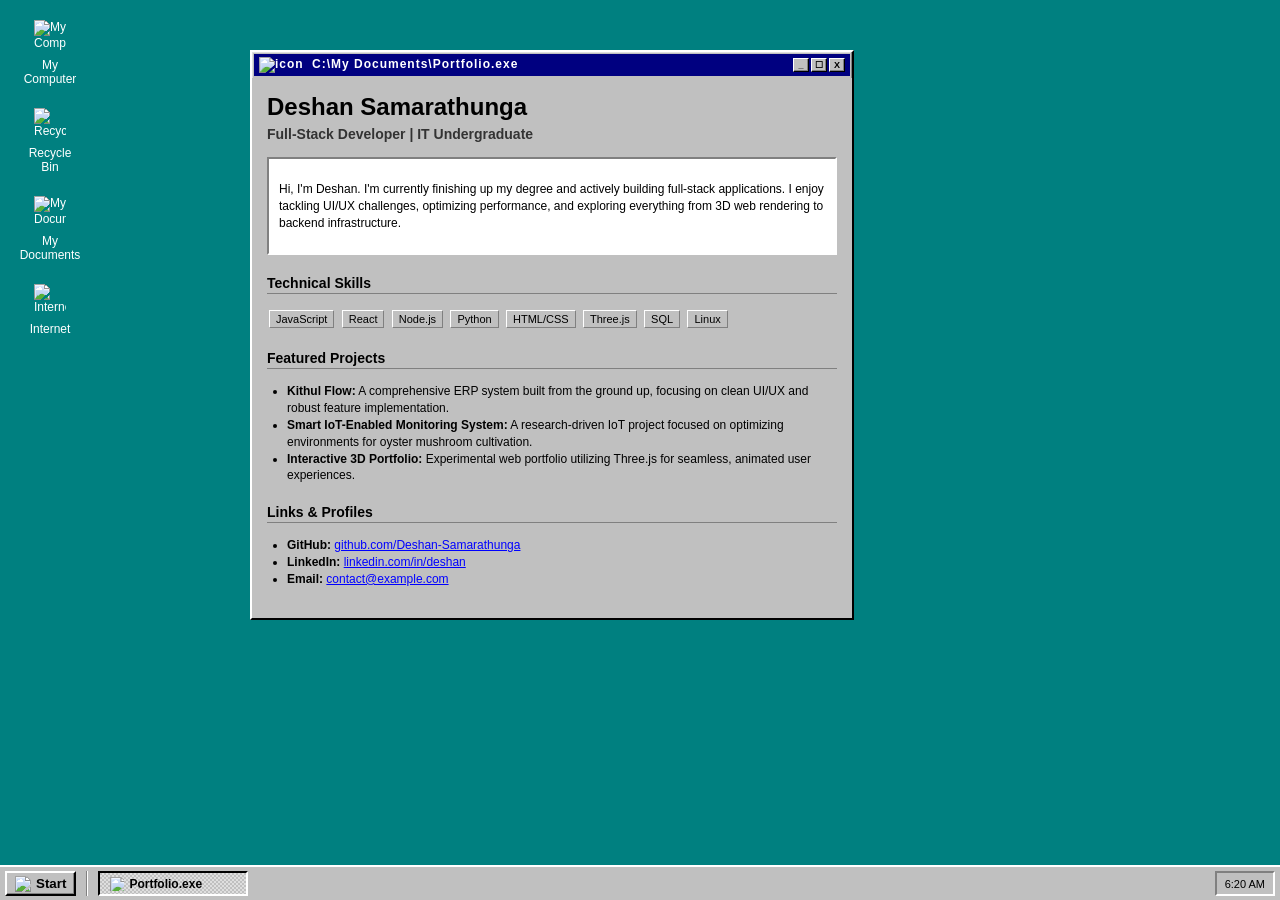
==== index.html @ b4bd83d6 "init" ====
<!DOCTYPE html>
<html lang="en">
<head>
    <meta charset="UTF-8">
    <meta name="viewport" content="width=device-width, initial-scale=1.0">
    <title>Developer Portfolio - Windows 98</title>
    <style>
        /* --- Windows 98 Color Palette & Typography --- */
        @font-face {
            font-family: 'Pixelated MS Sans Serif';
            src: url('https://db.onlinewebfonts.com/t/0bcbf08d2d53bf5db8cc1a967dc8a4ea.woff2') format('woff2');
        }

        :root {
            --win-bg: #008080; /* Desktop Teal */
            --dialog-bg: #c0c0c0; /* Classic Gray */
            --dialog-border-light: #ffffff;
            --dialog-border-dark: #808080;
            --dialog-border-darker: #000000;
            --title-blue: #000080;
            --title-text: #ffffff;
        }

        body {
            margin: 0;
            padding: 0;
            background-color: var(--win-bg);
            font-family: 'Pixelated MS Sans Serif', 'MS Sans Serif', Tahoma, Arial, sans-serif;
            font-size: 12px;
            color: black;
            height: 100vh;
            display: flex;
            flex-direction: column;
            overflow: hidden;
            user-select: none; /* Prevent text selection while dragging */
        }

        /* --- Desktop Area --- */
        .desktop {
            flex-grow: 1;
            padding: 20px;
            position: relative;
            display: flex;
            flex-direction: column;
            gap: 20px;
        }

        .desktop-icon {
            width: 60px;
            display: flex;
            flex-direction: column;
            align-items: center;
            text-align: center;
            color: white;
            cursor: pointer;
        }

        .desktop-icon img {
            width: 32px;
            height: 32px;
            margin-bottom: 4px;
            image-rendering: pixelated;
        }

        .desktop-icon span {
            background-color: transparent;
            padding: 2px;
        }

        .desktop-icon:active span, .desktop-icon.selected span {
            background-color: #000080;
            border: 1px dotted white;
        }

        /* --- Window Styles --- */
        .window {
            background: var(--dialog-bg);
            border-top: 2px solid var(--dialog-border-light);
            border-left: 2px solid var(--dialog-border-light);
            border-right: 2px solid var(--dialog-border-darker);
            border-bottom: 2px solid var(--dialog-border-darker);
            box-shadow: inset -1px -1px var(--dialog-border-dark), inset 1px 1px #dfdfdf;
            width: 100%;
            max-width: 600px;
            position: absolute;
            top: 50px;
            left: 250px;
            display: flex;
            flex-direction: column;
            z-index: 10;
        }

        .title-bar {
            background: var(--title-blue);
            color: var(--title-text);
            padding: 3px 5px;
            display: flex;
            justify-content: space-between;
            align-items: center;
            font-weight: bold;
            letter-spacing: 1px;
            margin: 2px;
            cursor: default;
        }

        .title-bar.inactive {
            background: #808080;
        }

        .title-bar-controls {
            display: flex;
            gap: 2px;
        }

        .title-bar button {
            background: var(--dialog-bg);
            border-top: 1px solid var(--dialog-border-light);
            border-left: 1px solid var(--dialog-border-light);
            border-right: 1px solid var(--dialog-border-darker);
            border-bottom: 1px solid var(--dialog-border-darker);
            box-shadow: inset -1px -1px var(--dialog-border-dark);
            width: 16px;
            height: 14px;
            font-size: 9px;
            font-weight: bold;
            display: flex;
            justify-content: center;
            align-items: center;
            cursor: pointer;
            padding: 0;
        }

        .title-bar button:active {
            border-top: 1px solid var(--dialog-border-darker);
            border-left: 1px solid var(--dialog-border-darker);
            border-right: 1px solid var(--dialog-border-light);
            border-bottom: 1px solid var(--dialog-border-light);
            box-shadow: none;
        }

        .window-body {
            padding: 15px;
            overflow-y: auto;
            max-height: 60vh;
            background: var(--dialog-bg);
            user-select: text; /* Allow text selection inside the window */
        }

        /* --- Content Typography & Elements --- */
        h1, h2, h3 { margin-top: 0; font-family: 'Pixelated MS Sans Serif', Arial, sans-serif; }
        h1 { font-size: 24px; margin-bottom: 5px; }
        h2 { font-size: 14px; color: #333; margin-bottom: 15px; }
        h3 { font-size: 14px; border-bottom: 1px solid var(--dialog-border-dark); padding-bottom: 2px; margin-top: 20px; }
        p, li { line-height: 1.4; font-size: 12px; }
        ul { padding-left: 20px; margin-bottom: 15px;}
        
        a { color: blue; text-decoration: underline; cursor: pointer; }
        a:hover { color: #000080; }

        .sunken-panel {
            background: white;
            border-top: 2px solid var(--dialog-border-dark);
            border-left: 2px solid var(--dialog-border-dark);
            border-right: 2px solid var(--dialog-border-light);
            border-bottom: 2px solid var(--dialog-border-light);
            padding: 10px;
            margin-bottom: 15px;
        }

        .skill-tag {
            display: inline-block;
            background: var(--dialog-bg);
            border-top: 1px solid var(--dialog-border-light);
            border-left: 1px solid var(--dialog-border-light);
            border-right: 1px solid var(--dialog-border-dark);
            border-bottom: 1px solid var(--dialog-border-dark);
            padding: 2px 6px;
            margin: 2px;
            font-size: 11px;
        }

        /* --- Taskbar --- */
        .taskbar {
            background: var(--dialog-bg);
            border-top: 2px solid var(--dialog-border-light);
            height: 35px;
            display: flex;
            align-items: center;
            padding: 0 5px;
            z-index: 100;
            box-sizing: border-box;
            position: relative;
        }

        .start-btn {
            background: var(--dialog-bg);
            border-top: 2px solid var(--dialog-border-light);
            border-left: 2px solid var(--dialog-border-light);
            border-right: 2px solid var(--dialog-border-darker);
            border-bottom: 2px solid var(--dialog-border-darker);
            box-shadow: inset -1px -1px var(--dialog-border-dark);
            padding: 4px 8px;
            font-weight: bold;
            display: flex;
            align-items: center;
            cursor: pointer;
            height: 25px;
        }

        .start-btn:active, .start-btn.active {
            border-top: 2px solid var(--dialog-border-darker);
            border-left: 2px solid var(--dialog-border-darker);
            border-right: 2px solid var(--dialog-border-light);
            border-bottom: 2px solid var(--dialog-border-light);
            box-shadow: inset 1px 1px var(--dialog-border-dark);
            padding: 5px 7px 3px 9px;
        }

        .windows-logo {
            width: 16px;
            height: 16px;
            margin-right: 5px;
            image-rendering: pixelated;
        }

        .taskbar-divider {
            border-left: 1px solid var(--dialog-border-dark);
            border-right: 1px solid var(--dialog-border-light);
            height: 25px;
            margin: 0 10px;
        }

        .task-window {
            background: var(--dialog-bg);
            border-top: 2px solid var(--dialog-border-darker);
            border-left: 2px solid var(--dialog-border-darker);
            border-right: 2px solid var(--dialog-border-light);
            border-bottom: 2px solid var(--dialog-border-light);
            background-image: repeating-linear-gradient(45deg, #dfdfdf 25%, transparent 25%, transparent 75%, #dfdfdf 75%, #dfdfdf), repeating-linear-gradient(45deg, #dfdfdf 25%, #c0c0c0 25%, #c0c0c0 75%, #dfdfdf 75%, #dfdfdf);
            background-position: 0 0, 2px 2px;
            background-size: 4px 4px;
            padding: 4px 10px;
            font-weight: bold;
            height: 25px;
            box-sizing: border-box;
            display: flex;
            align-items: center;
            min-width: 150px;
            cursor: pointer;
        }

        .task-window img {
            width: 14px;
            height: 14px;
            margin-right: 5px;
        }

        .tray {
            margin-left: auto;
            border-top: 2px solid var(--dialog-border-dark);
            border-left: 2px solid var(--dialog-border-dark);
            border-right: 2px solid var(--dialog-border-light);
            border-bottom: 2px solid var(--dialog-border-light);
            padding: 2px 8px;
            height: 25px;
            box-sizing: border-box;
            display: flex;
            align-items: center;
        }

        .clock {
            font-size: 11px;
        }

        /* --- Start Menu --- */
        .start-menu {
            position: absolute;
            bottom: 35px;
            left: 0;
            width: 200px;
            background: var(--dialog-bg);
            border-top: 2px solid var(--dialog-border-light);
            border-left: 2px solid var(--dialog-border-light);
            border-right: 2px solid var(--dialog-border-darker);
            border-bottom: 2px solid var(--dialog-border-darker);
            box-shadow: inset -1px -1px var(--dialog-border-dark);
            display: none; /* Hidden by default */
            flex-direction: row;
            z-index: 1000;
        }

        .start-menu.show {
            display: flex;
        }

        .start-sidebar {
            width: 30px;
            background: linear-gradient(to top, #000080, #1084d0);
            display: flex;
            align-items: flex-end;
            padding-bottom: 5px;
        }

        .start-sidebar-text {
            color: white;
            font-weight: bold;
            font-size: 16px;
            transform: rotate(-90deg);
            transform-origin: left bottom;
            white-space: nowrap;
            margin-left: 25px;
            margin-bottom: 10px;
            letter-spacing: 1px;
        }

        .start-items {
            flex-grow: 1;
            padding: 2px;
            display: flex;
            flex-direction: column;
        }

        .start-item {
            padding: 8px 10px;
            display: flex;
            align-items: center;
            cursor: pointer;
        }

        .start-item:hover {
            background-color: #000080;
            color: white;
        }

        .start-item img {
            width: 24px;
            height: 24px;
            margin-right: 10px;
        }

        .start-divider {
            height: 1px;
            background-color: var(--dialog-border-dark);
            border-bottom: 1px solid var(--dialog-border-light);
            margin: 4px 2px;
        }

    </style>
</head>
<body>

    <div class="desktop" id="desktop">
        <!-- Desktop Icons -->
        <div class="desktop-icon" onclick="selectIcon(this)">
            <img src="https://win98icons.alexmeub.com/icons/png/computer_explorer-4.png" alt="My Computer">
            <span>My Computer</span>
        </div>
        <div class="desktop-icon" onclick="selectIcon(this)">
            <img src="https://win98icons.alexmeub.com/icons/png/recycle_bin_empty-4.png" alt="Recycle Bin">
            <span>Recycle Bin</span>
        </div>
        <div class="desktop-icon" onclick="selectIcon(this)" ondblclick="openPortfolio()">
            <img src="https://win98icons.alexmeub.com/icons/png/directory_open_file_mydocs-4.png" alt="My Documents">
            <span>My Documents</span>
        </div>
        <div class="desktop-icon" onclick="selectIcon(this)">
            <img src="https://win98icons.alexmeub.com/icons/png/msie1-2.png" alt="Internet Explorer">
            <span>Internet</span>
        </div>

        <!-- The Main Portfolio Window -->
        <div class="window" id="portfolioWindow">
            <div class="title-bar" id="titleBar">
                <div class="title-bar-text">
                    <img src="https://win98icons.alexmeub.com/icons/png/directory_open_file_mydocs-4.png" style="width: 12px; height: 12px; vertical-align: middle; margin-right: 4px;" alt="icon">
                    C:\My Documents\Portfolio.exe
                </div>
                <div class="title-bar-controls">
                    <button aria-label="Minimize" onclick="toggleWindow()">_</button>
                    <button aria-label="Maximize">☐</button>
                    <button aria-label="Close" onclick="closeWindow()">X</button>
                </div>
            </div>
            
            <div class="window-body">
                <h1>Deshan Samarathunga</h1>
                <h2>Full-Stack Developer | IT Undergraduate</h2>
                
                <div class="sunken-panel">
                    <p>Hi, I'm Deshan. I'm currently finishing up my degree and actively building full-stack applications. I enjoy tackling UI/UX challenges, optimizing performance, and exploring everything from 3D web rendering to backend infrastructure.</p>
                </div>

                <h3>Technical Skills</h3>
                <div>
                    <span class="skill-tag">JavaScript</span>
                    <span class="skill-tag">React</span>
                    <span class="skill-tag">Node.js</span>
                    <span class="skill-tag">Python</span>
                    <span class="skill-tag">HTML/CSS</span>
                    <span class="skill-tag">Three.js</span>
                    <span class="skill-tag">SQL</span>
                    <span class="skill-tag">Linux</span>
                </div>

                <h3>Featured Projects</h3>
                <ul>
                    <li><strong>Kithul Flow:</strong> A comprehensive ERP system built from the ground up, focusing on clean UI/UX and robust feature implementation.</li>
                    <li><strong>Smart IoT-Enabled Monitoring System:</strong> A research-driven IoT project focused on optimizing environments for oyster mushroom cultivation.</li>
                    <li><strong>Interactive 3D Portfolio:</strong> Experimental web portfolio utilizing Three.js for seamless, animated user experiences.</li>
                </ul>

                <h3>Links & Profiles</h3>
                <ul>
                    <li><strong>GitHub:</strong> <a href="#">github.com/Deshan-Samarathunga</a></li>
                    <li><strong>LinkedIn:</strong> <a href="#">linkedin.com/in/deshan</a></li>
                    <li><strong>Email:</strong> <a href="mailto:contact@example.com">contact@example.com</a></li>
                </ul>
            </div>
        </div>
    </div>

    <!-- Start Menu -->
    <div class="start-menu" id="startMenu">
        <div class="start-sidebar">
            <div class="start-sidebar-text">Windows 98</div>
        </div>
        <div class="start-items">
            <div class="start-item">
                <img src="https://win98icons.alexmeub.com/icons/png/windows_update_large-0.png" alt="Update">
                <span>Windows Update</span>
            </div>
            <div class="start-divider"></div>
            <div class="start-item">
                <img src="https://win98icons.alexmeub.com/icons/png/settings_gear-0.png" alt="Settings">
                <span>Settings</span>
            </div>
            <div class="start-item">
                <img src="https://win98icons.alexmeub.com/icons/png/search_file-2.png" alt="Find">
                <span>Find</span>
            </div>
            <div class="start-item">
                <img src="https://win98icons.alexmeub.com/icons/png/help_book_big-0.png" alt="Help">
                <span>Help</span>
            </div>
            <div class="start-item">
                <img src="https://win98icons.alexmeub.com/icons/png/computer_explorer-4.png" alt="Run">
                <span>Run...</span>
            </div>
            <div class="start-divider"></div>
            <div class="start-item" onclick="toggleStartMenu()">
                <img src="https://win98icons.alexmeub.com/icons/png/shut_down_normal-2.png" alt="Shut Down">
                <span>Shut Down...</span>
            </div>
        </div>
    </div>

    <!-- Taskbar -->
    <div class="taskbar">
        <button class="start-btn" id="startBtn" onclick="toggleStartMenu()">
            <img src="https://win98icons.alexmeub.com/icons/png/windows_slanted-1.png" class="windows-logo" alt="Windows Logo">
            Start
        </button>
        <div class="taskbar-divider"></div>
        <div class="task-window" id="taskbarWindow" onclick="toggleWindow()">
            <img src="https://win98icons.alexmeub.com/icons/png/directory_open_file_mydocs-4.png" alt="icon">
            Portfolio.exe
        </div>
        
        <div class="tray">
            <div class="clock" id="clock">12:00 PM</div>
        </div>
    </div>

    <script>
        // --- Clock Logic ---
        function updateClock() {
            const now = new Date();
            let hours = now.getHours();
            let minutes = now.getMinutes();
            const ampm = hours >= 12 ? 'PM' : 'AM';
            hours = hours % 12;
            hours = hours ? hours : 12; // the hour '0' should be '12'
            minutes = minutes < 10 ? '0' + minutes : minutes;
            const strTime = hours + ':' + minutes + ' ' + ampm;
            document.getElementById('clock').textContent = strTime;
        }
        setInterval(updateClock, 1000);
        updateClock(); // initial call

        // --- Start Menu Logic ---
        function toggleStartMenu() {
            const menu = document.getElementById('startMenu');
            const btn = document.getElementById('startBtn');
            menu.classList.toggle('show');
            btn.classList.toggle('active');
        }

        // Close start menu if clicked outside
        document.addEventListener('click', function(event) {
            const menu = document.getElementById('startMenu');
            const btn = document.getElementById('startBtn');
            if (!menu.contains(event.target) && !btn.contains(event.target)) {
                menu.classList.remove('show');
                btn.classList.remove('active');
            }
        });

        // --- Desktop Icons Logic ---
        function selectIcon(element) {
            // Deselect all
            const icons = document.querySelectorAll('.desktop-icon');
            icons.forEach(icon => icon.classList.remove('selected'));
            // Select clicked
            element.classList.add('selected');
        }

        document.getElementById('desktop').addEventListener('click', function(e) {
            if (e.target === this) {
                const icons = document.querySelectorAll('.desktop-icon');
                icons.forEach(icon => icon.classList.remove('selected'));
            }
        });

        // --- Window Dragging Logic ---
        const windowEl = document.getElementById('portfolioWindow');
        const titleBar = document.getElementById('titleBar');
        let isDragging = false;
        let offsetX, offsetY;

        titleBar.addEventListener('mousedown', (e) => {
            // Prevent dragging if clicking a button
            if (e.target.tagName.toLowerCase() === 'button') return;
            
            isDragging = true;
            offsetX = e.clientX - windowEl.getBoundingClientRect().left;
            offsetY = e.clientY - windowEl.getBoundingClientRect().top;
            
            // Bring to front
            windowEl.style.zIndex = 10;
            titleBar.classList.remove('inactive');
        });

        document.addEventListener('mousemove', (e) => {
            if (!isDragging) return;
            
            // Calculate new position
            let newX = e.clientX - offsetX;
            let newY = e.clientY - offsetY;
            
            // Keep window within boundaries (rough estimate)
            newY = Math.max(0, newY); // Don't go above top
            
            windowEl.style.left = `${newX}px`;
            windowEl.style.top = `${newY}px`;
        });

        document.addEventListener('mouseup', () => {
            isDragging = false;
        });

        // --- Window Minimize/Close Logic ---
        function closeWindow() {
            windowEl.style.display = 'none';
            document.getElementById('taskbarWindow').style.display = 'none';
        }

        function toggleWindow() {
            if (windowEl.style.display === 'none') {
                windowEl.style.display = 'flex';
                document.getElementById('taskbarWindow').style.boxShadow = "inset -1px -1px var(--dialog-border-dark), inset 1px 1px #dfdfdf";
                document.getElementById('taskbarWindow').style.borderTop = "2px solid var(--dialog-border-darker)";
            } else {
                windowEl.style.display = 'none';
                document.getElementById('taskbarWindow').style.boxShadow = "none";
                document.getElementById('taskbarWindow').style.borderTop = "2px solid var(--dialog-border-light)";
            }
        }

        function openPortfolio() {
             windowEl.style.display = 'flex';
             document.getElementById('taskbarWindow').style.display = 'flex';
        }

    </script>
</body>
</html>
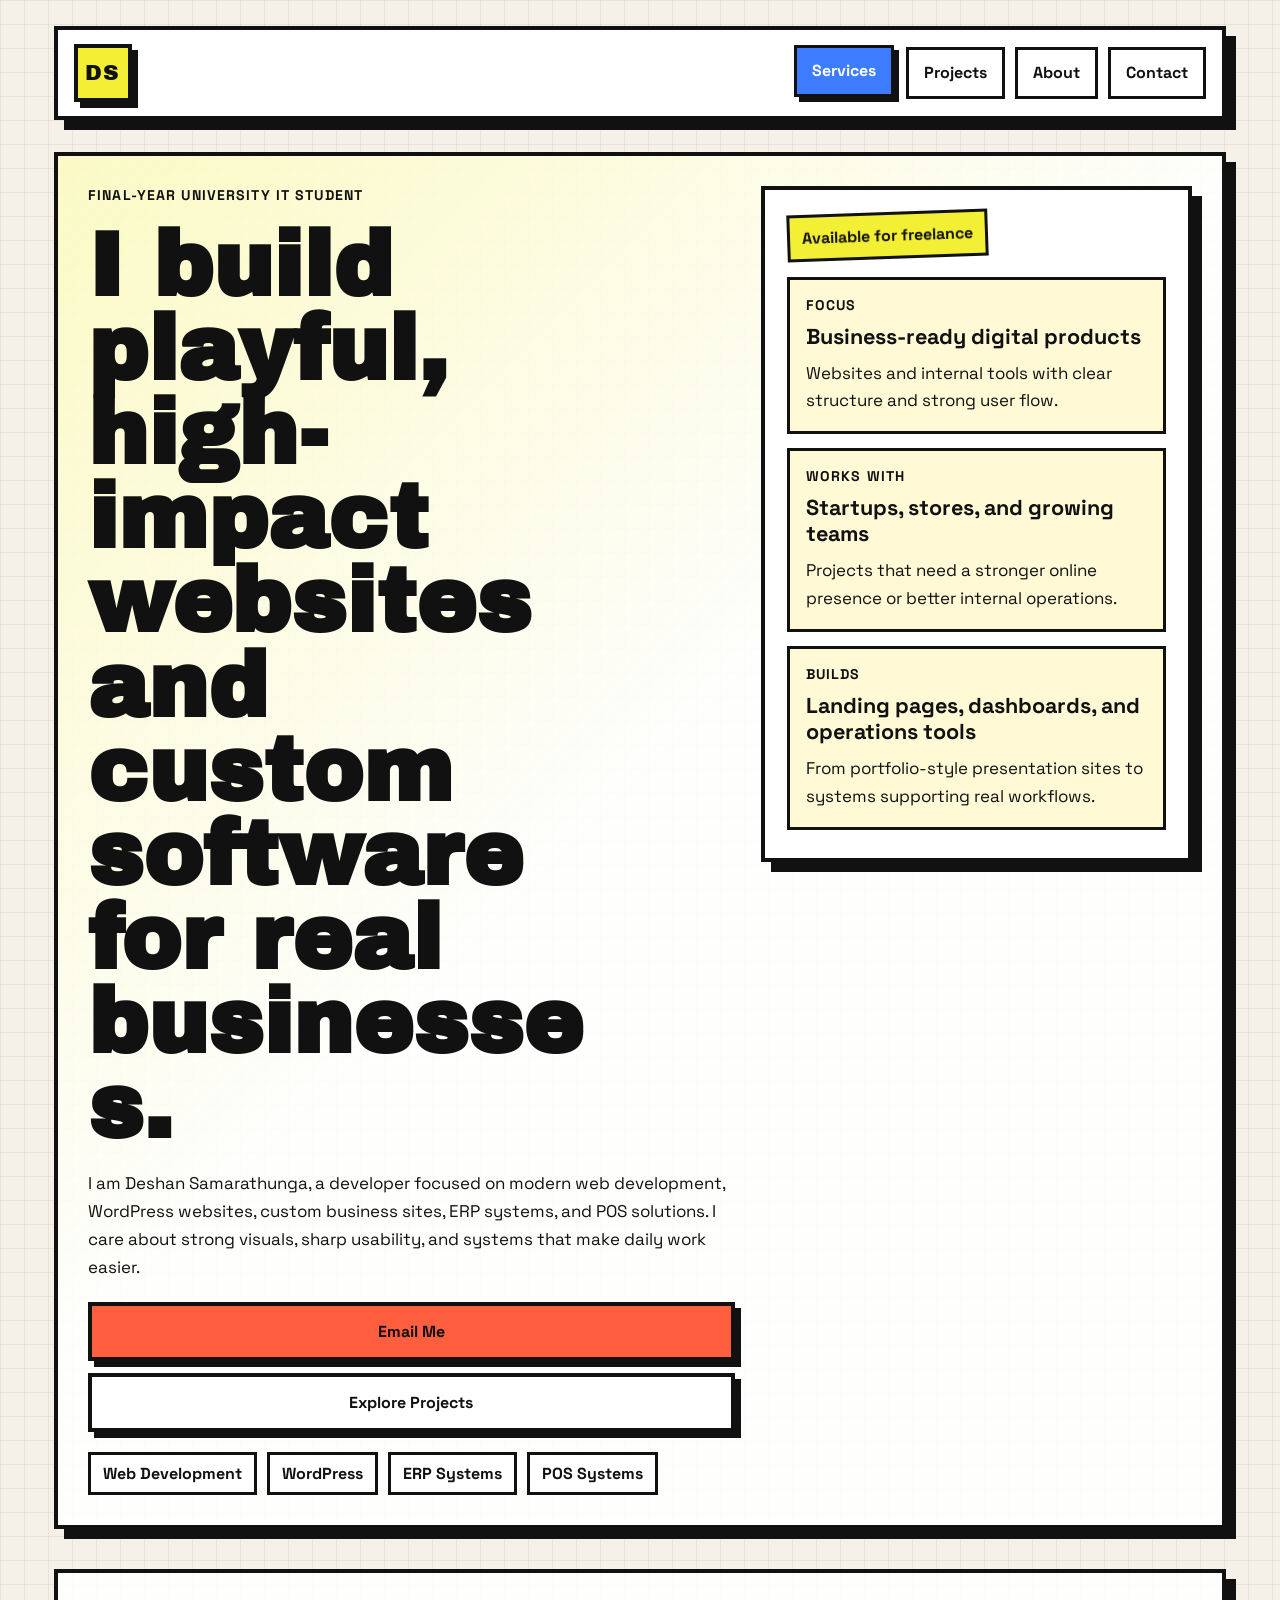
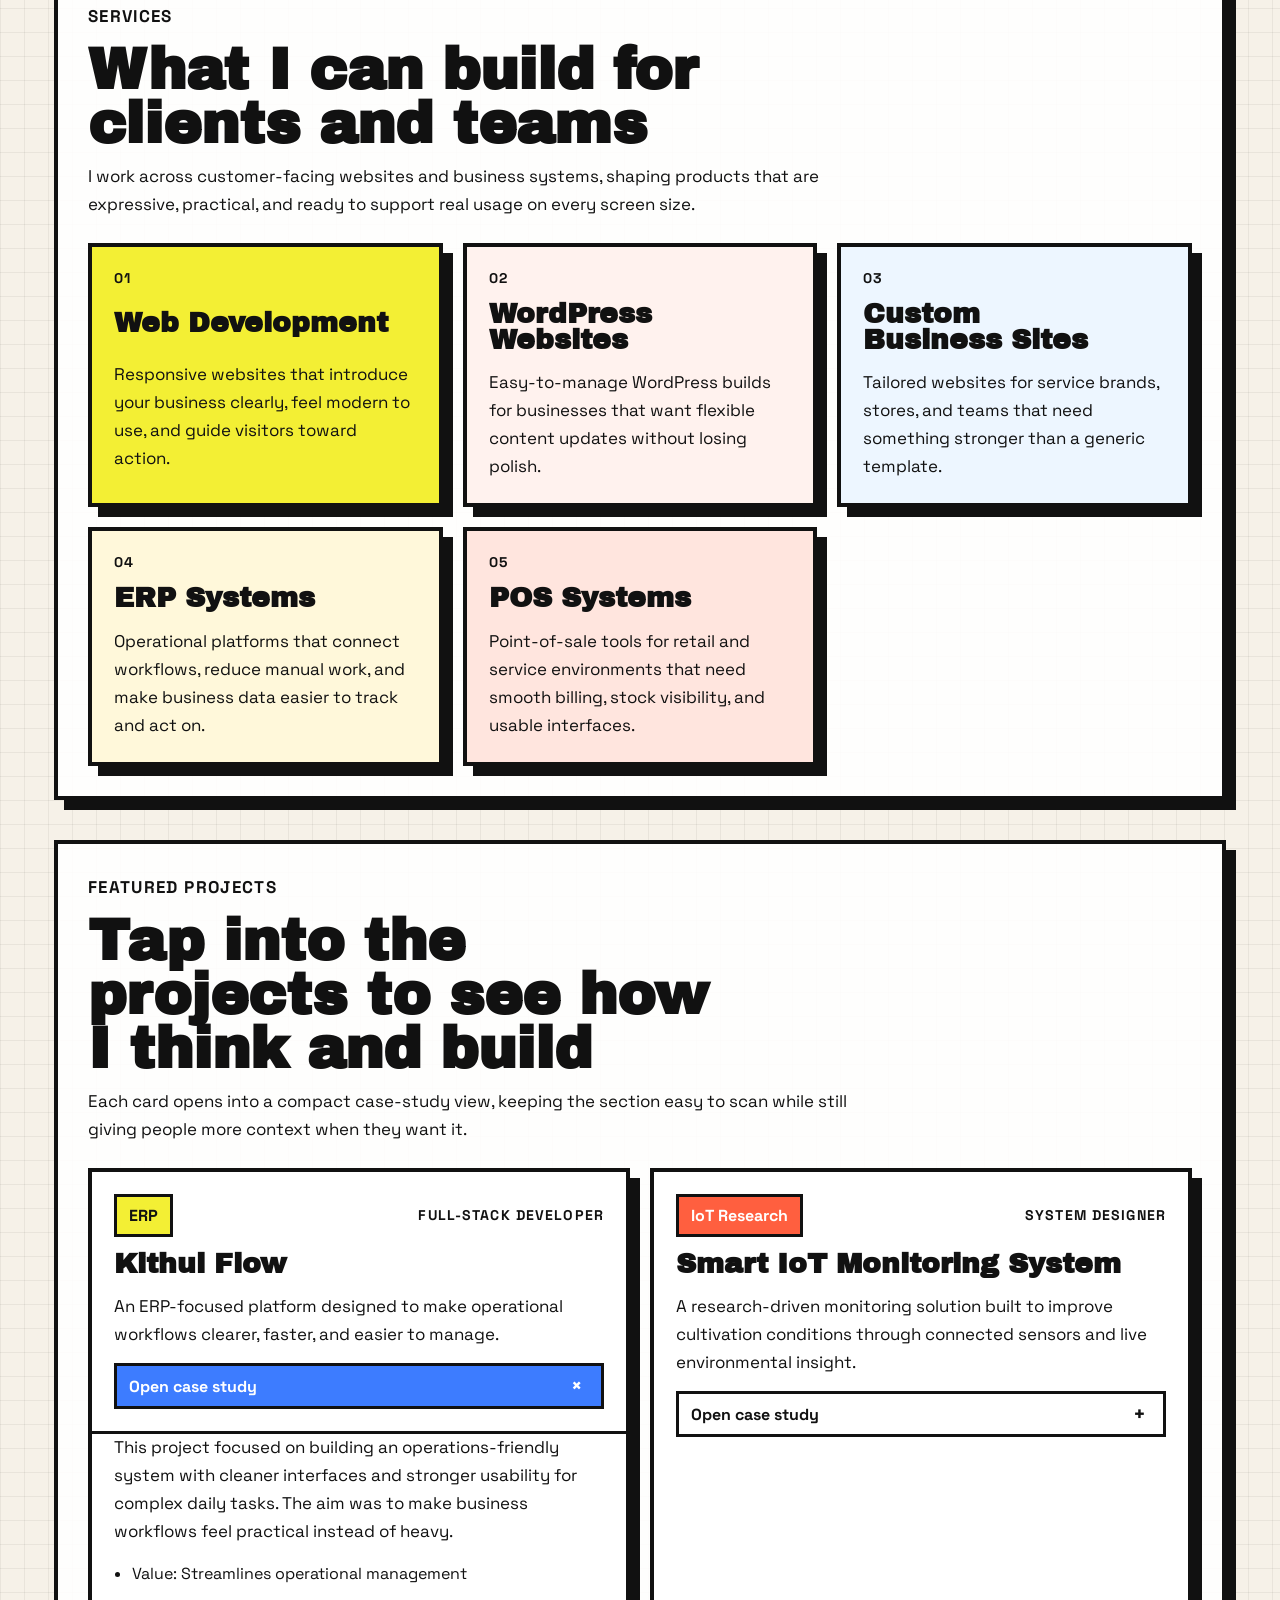
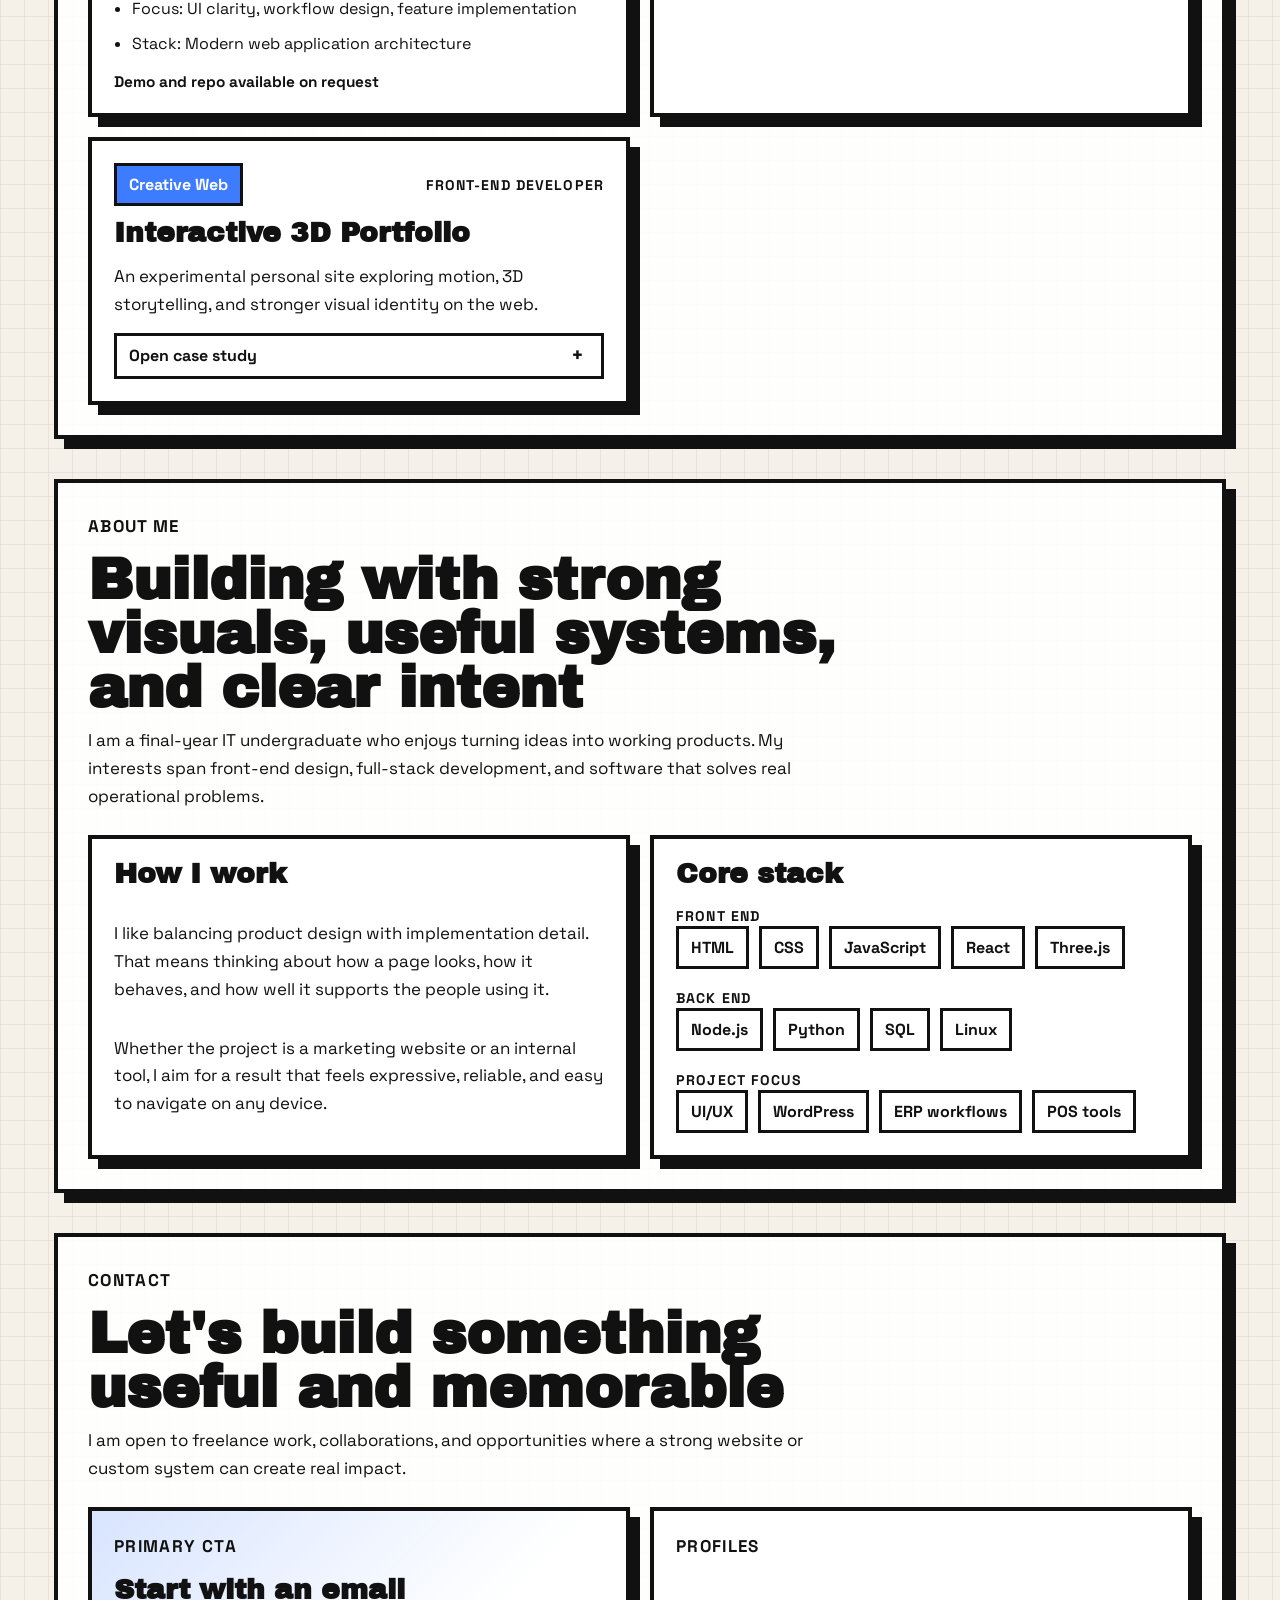
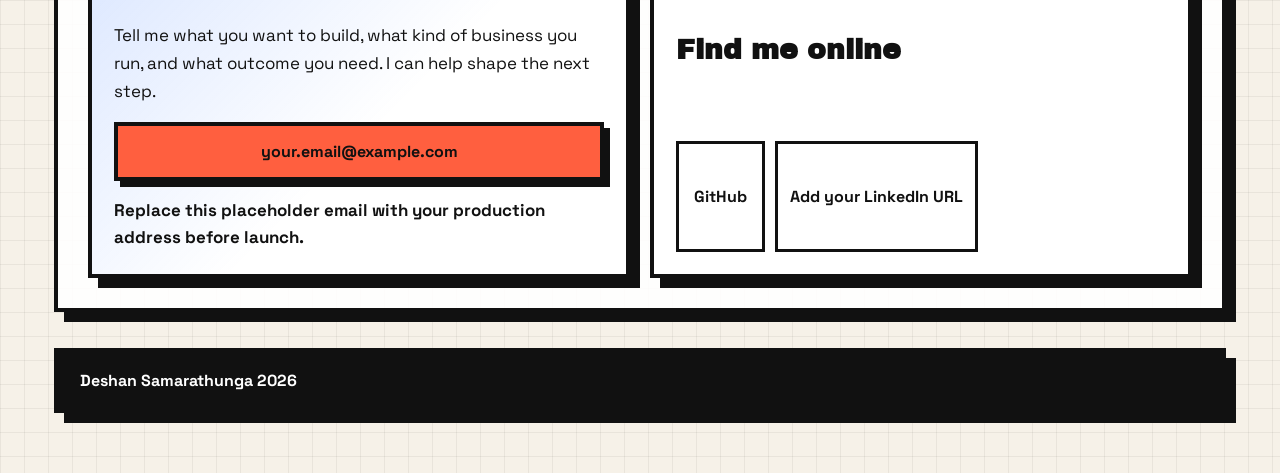
==== commit fbd4c36a: "Modernize portfolio layout; add CSS & JS Replace the Windows 98 themed single-file portfolio with a " ====
--- a/index.html
+++ b/index.html
@@ -3,584 +3,390 @@
 <head>
     <meta charset="UTF-8">
     <meta name="viewport" content="width=device-width, initial-scale=1.0">
-    <title>Developer Portfolio - Windows 98</title>
-    <style>
-        /* --- Windows 98 Color Palette & Typography --- */
-        @font-face {
-            font-family: 'Pixelated MS Sans Serif';
-            src: url('https://db.onlinewebfonts.com/t/0bcbf08d2d53bf5db8cc1a967dc8a4ea.woff2') format('woff2');
-        }
-
-        :root {
-            --win-bg: #008080; /* Desktop Teal */
-            --dialog-bg: #c0c0c0; /* Classic Gray */
-            --dialog-border-light: #ffffff;
-            --dialog-border-dark: #808080;
-            --dialog-border-darker: #000000;
-            --title-blue: #000080;
-            --title-text: #ffffff;
-        }
-
-        body {
-            margin: 0;
-            padding: 0;
-            background-color: var(--win-bg);
-            font-family: 'Pixelated MS Sans Serif', 'MS Sans Serif', Tahoma, Arial, sans-serif;
-            font-size: 12px;
-            color: black;
-            height: 100vh;
-            display: flex;
-            flex-direction: column;
-            overflow: hidden;
-            user-select: none; /* Prevent text selection while dragging */
-        }
-
-        /* --- Desktop Area --- */
-        .desktop {
-            flex-grow: 1;
-            padding: 20px;
-            position: relative;
-            display: flex;
-            flex-direction: column;
-            gap: 20px;
-        }
-
-        .desktop-icon {
-            width: 60px;
-            display: flex;
-            flex-direction: column;
-            align-items: center;
-            text-align: center;
-            color: white;
-            cursor: pointer;
-        }
-
-        .desktop-icon img {
-            width: 32px;
-            height: 32px;
-            margin-bottom: 4px;
-            image-rendering: pixelated;
-        }
-
-        .desktop-icon span {
-            background-color: transparent;
-            padding: 2px;
-        }
-
-        .desktop-icon:active span, .desktop-icon.selected span {
-            background-color: #000080;
-            border: 1px dotted white;
-        }
-
-        /* --- Window Styles --- */
-        .window {
-            background: var(--dialog-bg);
-            border-top: 2px solid var(--dialog-border-light);
-            border-left: 2px solid var(--dialog-border-light);
-            border-right: 2px solid var(--dialog-border-darker);
-            border-bottom: 2px solid var(--dialog-border-darker);
-            box-shadow: inset -1px -1px var(--dialog-border-dark), inset 1px 1px #dfdfdf;
-            width: 100%;
-            max-width: 600px;
-            position: absolute;
-            top: 50px;
-            left: 250px;
-            display: flex;
-            flex-direction: column;
-            z-index: 10;
-        }
-
-        .title-bar {
-            background: var(--title-blue);
-            color: var(--title-text);
-            padding: 3px 5px;
-            display: flex;
-            justify-content: space-between;
-            align-items: center;
-            font-weight: bold;
-            letter-spacing: 1px;
-            margin: 2px;
-            cursor: default;
-        }
-
-        .title-bar.inactive {
-            background: #808080;
-        }
-
-        .title-bar-controls {
-            display: flex;
-            gap: 2px;
-        }
-
-        .title-bar button {
-            background: var(--dialog-bg);
-            border-top: 1px solid var(--dialog-border-light);
-            border-left: 1px solid var(--dialog-border-light);
-            border-right: 1px solid var(--dialog-border-darker);
-            border-bottom: 1px solid var(--dialog-border-darker);
-            box-shadow: inset -1px -1px var(--dialog-border-dark);
-            width: 16px;
-            height: 14px;
-            font-size: 9px;
-            font-weight: bold;
-            display: flex;
-            justify-content: center;
-            align-items: center;
-            cursor: pointer;
-            padding: 0;
-        }
-
-        .title-bar button:active {
-            border-top: 1px solid var(--dialog-border-darker);
-            border-left: 1px solid var(--dialog-border-darker);
-            border-right: 1px solid var(--dialog-border-light);
-            border-bottom: 1px solid var(--dialog-border-light);
-            box-shadow: none;
-        }
-
-        .window-body {
-            padding: 15px;
-            overflow-y: auto;
-            max-height: 60vh;
-            background: var(--dialog-bg);
-            user-select: text; /* Allow text selection inside the window */
-        }
-
-        /* --- Content Typography & Elements --- */
-        h1, h2, h3 { margin-top: 0; font-family: 'Pixelated MS Sans Serif', Arial, sans-serif; }
-        h1 { font-size: 24px; margin-bottom: 5px; }
-        h2 { font-size: 14px; color: #333; margin-bottom: 15px; }
-        h3 { font-size: 14px; border-bottom: 1px solid var(--dialog-border-dark); padding-bottom: 2px; margin-top: 20px; }
-        p, li { line-height: 1.4; font-size: 12px; }
-        ul { padding-left: 20px; margin-bottom: 15px;}
-        
-        a { color: blue; text-decoration: underline; cursor: pointer; }
-        a:hover { color: #000080; }
-
-        .sunken-panel {
-            background: white;
-            border-top: 2px solid var(--dialog-border-dark);
-            border-left: 2px solid var(--dialog-border-dark);
-            border-right: 2px solid var(--dialog-border-light);
-            border-bottom: 2px solid var(--dialog-border-light);
-            padding: 10px;
-            margin-bottom: 15px;
-        }
-
-        .skill-tag {
-            display: inline-block;
-            background: var(--dialog-bg);
-            border-top: 1px solid var(--dialog-border-light);
-            border-left: 1px solid var(--dialog-border-light);
-            border-right: 1px solid var(--dialog-border-dark);
-            border-bottom: 1px solid var(--dialog-border-dark);
-            padding: 2px 6px;
-            margin: 2px;
-            font-size: 11px;
-        }
-
-        /* --- Taskbar --- */
-        .taskbar {
-            background: var(--dialog-bg);
-            border-top: 2px solid var(--dialog-border-light);
-            height: 35px;
-            display: flex;
-            align-items: center;
-            padding: 0 5px;
-            z-index: 100;
-            box-sizing: border-box;
-            position: relative;
-        }
-
-        .start-btn {
-            background: var(--dialog-bg);
-            border-top: 2px solid var(--dialog-border-light);
-            border-left: 2px solid var(--dialog-border-light);
-            border-right: 2px solid var(--dialog-border-darker);
-            border-bottom: 2px solid var(--dialog-border-darker);
-            box-shadow: inset -1px -1px var(--dialog-border-dark);
-            padding: 4px 8px;
-            font-weight: bold;
-            display: flex;
-            align-items: center;
-            cursor: pointer;
-            height: 25px;
-        }
-
-        .start-btn:active, .start-btn.active {
-            border-top: 2px solid var(--dialog-border-darker);
-            border-left: 2px solid var(--dialog-border-darker);
-            border-right: 2px solid var(--dialog-border-light);
-            border-bottom: 2px solid var(--dialog-border-light);
-            box-shadow: inset 1px 1px var(--dialog-border-dark);
-            padding: 5px 7px 3px 9px;
-        }
-
-        .windows-logo {
-            width: 16px;
-            height: 16px;
-            margin-right: 5px;
-            image-rendering: pixelated;
-        }
-
-        .taskbar-divider {
-            border-left: 1px solid var(--dialog-border-dark);
-            border-right: 1px solid var(--dialog-border-light);
-            height: 25px;
-            margin: 0 10px;
-        }
-
-        .task-window {
-            background: var(--dialog-bg);
-            border-top: 2px solid var(--dialog-border-darker);
-            border-left: 2px solid var(--dialog-border-darker);
-            border-right: 2px solid var(--dialog-border-light);
-            border-bottom: 2px solid var(--dialog-border-light);
-            background-image: repeating-linear-gradient(45deg, #dfdfdf 25%, transparent 25%, transparent 75%, #dfdfdf 75%, #dfdfdf), repeating-linear-gradient(45deg, #dfdfdf 25%, #c0c0c0 25%, #c0c0c0 75%, #dfdfdf 75%, #dfdfdf);
-            background-position: 0 0, 2px 2px;
-            background-size: 4px 4px;
-            padding: 4px 10px;
-            font-weight: bold;
-            height: 25px;
-            box-sizing: border-box;
-            display: flex;
-            align-items: center;
-            min-width: 150px;
-            cursor: pointer;
-        }
-
-        .task-window img {
-            width: 14px;
-            height: 14px;
-            margin-right: 5px;
-        }
-
-        .tray {
-            margin-left: auto;
-            border-top: 2px solid var(--dialog-border-dark);
-            border-left: 2px solid var(--dialog-border-dark);
-            border-right: 2px solid var(--dialog-border-light);
-            border-bottom: 2px solid var(--dialog-border-light);
-            padding: 2px 8px;
-            height: 25px;
-            box-sizing: border-box;
-            display: flex;
-            align-items: center;
-        }
-
-        .clock {
-            font-size: 11px;
-        }
-
-        /* --- Start Menu --- */
-        .start-menu {
-            position: absolute;
-            bottom: 35px;
-            left: 0;
-            width: 200px;
-            background: var(--dialog-bg);
-            border-top: 2px solid var(--dialog-border-light);
-            border-left: 2px solid var(--dialog-border-light);
-            border-right: 2px solid var(--dialog-border-darker);
-            border-bottom: 2px solid var(--dialog-border-darker);
-            box-shadow: inset -1px -1px var(--dialog-border-dark);
-            display: none; /* Hidden by default */
-            flex-direction: row;
-            z-index: 1000;
-        }
-
-        .start-menu.show {
-            display: flex;
-        }
-
-        .start-sidebar {
-            width: 30px;
-            background: linear-gradient(to top, #000080, #1084d0);
-            display: flex;
-            align-items: flex-end;
-            padding-bottom: 5px;
-        }
-
-        .start-sidebar-text {
-            color: white;
-            font-weight: bold;
-            font-size: 16px;
-            transform: rotate(-90deg);
-            transform-origin: left bottom;
-            white-space: nowrap;
-            margin-left: 25px;
-            margin-bottom: 10px;
-            letter-spacing: 1px;
-        }
-
-        .start-items {
-            flex-grow: 1;
-            padding: 2px;
-            display: flex;
-            flex-direction: column;
-        }
-
-        .start-item {
-            padding: 8px 10px;
-            display: flex;
-            align-items: center;
-            cursor: pointer;
-        }
-
-        .start-item:hover {
-            background-color: #000080;
-            color: white;
-        }
-
-        .start-item img {
-            width: 24px;
-            height: 24px;
-            margin-right: 10px;
-        }
-
-        .start-divider {
-            height: 1px;
-            background-color: var(--dialog-border-dark);
-            border-bottom: 1px solid var(--dialog-border-light);
-            margin: 4px 2px;
-        }
-
-    </style>
+    <meta
+        name="description"
+        content="Deshan Samarathunga is a final-year IT student building bold websites, WordPress experiences, and custom business systems including ERP and POS solutions."
+    >
+    <title>Deshan Samarathunga | Developer Portfolio</title>
+    <link rel="preconnect" href="https://fonts.googleapis.com">
+    <link rel="preconnect" href="https://fonts.gstatic.com" crossorigin>
+    <link
+        href="https://fonts.googleapis.com/css2?family=Archivo+Black&family=Space+Grotesk:wght@400;500;700&display=swap"
+        rel="stylesheet"
+    >
+    <link rel="stylesheet" href="style.css">
 </head>
 <body>
-
-    <div class="desktop" id="desktop">
-        <!-- Desktop Icons -->
-        <div class="desktop-icon" onclick="selectIcon(this)">
-            <img src="https://win98icons.alexmeub.com/icons/png/computer_explorer-4.png" alt="My Computer">
-            <span>My Computer</span>
-        </div>
-        <div class="desktop-icon" onclick="selectIcon(this)">
-            <img src="https://win98icons.alexmeub.com/icons/png/recycle_bin_empty-4.png" alt="Recycle Bin">
-            <span>Recycle Bin</span>
-        </div>
-        <div class="desktop-icon" onclick="selectIcon(this)" ondblclick="openPortfolio()">
-            <img src="https://win98icons.alexmeub.com/icons/png/directory_open_file_mydocs-4.png" alt="My Documents">
-            <span>My Documents</span>
-        </div>
-        <div class="desktop-icon" onclick="selectIcon(this)">
-            <img src="https://win98icons.alexmeub.com/icons/png/msie1-2.png" alt="Internet Explorer">
-            <span>Internet</span>
-        </div>
-
-        <!-- The Main Portfolio Window -->
-        <div class="window" id="portfolioWindow">
-            <div class="title-bar" id="titleBar">
-                <div class="title-bar-text">
-                    <img src="https://win98icons.alexmeub.com/icons/png/directory_open_file_mydocs-4.png" style="width: 12px; height: 12px; vertical-align: middle; margin-right: 4px;" alt="icon">
-                    C:\My Documents\Portfolio.exe
-                </div>
-                <div class="title-bar-controls">
-                    <button aria-label="Minimize" onclick="toggleWindow()">_</button>
-                    <button aria-label="Maximize">☐</button>
-                    <button aria-label="Close" onclick="closeWindow()">X</button>
-                </div>
+    <div class="page-shell">
+        <header class="site-header">
+            <a class="brand-mark" href="#top" aria-label="Go to top">DS</a>
+
+            <nav class="site-nav" aria-label="Primary">
+                <a href="#services">Services</a>
+                <a href="#projects">Projects</a>
+                <a href="#about">About</a>
+                <a href="#contact">Contact</a>
+            </nav>
+
+            <button
+                class="nav-toggle"
+                type="button"
+                aria-expanded="false"
+                aria-controls="navDrawer"
+                aria-label="Open menu"
+            >
+                <span class="nav-toggle-text">Menu</span>
+                <span class="nav-toggle-box" aria-hidden="true">
+                    <span class="nav-toggle-line"></span>
+                    <span class="nav-toggle-line"></span>
+                    <span class="nav-toggle-line"></span>
+                </span>
+            </button>
+        </header>
+
+        <div class="nav-backdrop" aria-hidden="true"></div>
+
+        <aside class="nav-drawer" id="navDrawer" aria-label="Mobile navigation" aria-hidden="true">
+            <div class="nav-drawer-panel">
+                <p class="drawer-kicker">Move through the portfolio</p>
+                <nav class="drawer-nav" aria-label="Mobile primary">
+                    <a href="#services">Services</a>
+                    <a href="#projects">Projects</a>
+                    <a href="#about">About</a>
+                    <a href="#contact">Contact</a>
+                </nav>
+                <a class="button button-primary drawer-cta" href="mailto:your.email@example.com?subject=Project%20Inquiry">
+                    Start a Project
+                </a>
             </div>
-            
-            <div class="window-body">
-                <h1>Deshan Samarathunga</h1>
-                <h2>Full-Stack Developer | IT Undergraduate</h2>
-                
-                <div class="sunken-panel">
-                    <p>Hi, I'm Deshan. I'm currently finishing up my degree and actively building full-stack applications. I enjoy tackling UI/UX challenges, optimizing performance, and exploring everything from 3D web rendering to backend infrastructure.</p>
-                </div>
-
-                <h3>Technical Skills</h3>
-                <div>
-                    <span class="skill-tag">JavaScript</span>
-                    <span class="skill-tag">React</span>
-                    <span class="skill-tag">Node.js</span>
-                    <span class="skill-tag">Python</span>
-                    <span class="skill-tag">HTML/CSS</span>
-                    <span class="skill-tag">Three.js</span>
-                    <span class="skill-tag">SQL</span>
-                    <span class="skill-tag">Linux</span>
-                </div>
-
-                <h3>Featured Projects</h3>
-                <ul>
-                    <li><strong>Kithul Flow:</strong> A comprehensive ERP system built from the ground up, focusing on clean UI/UX and robust feature implementation.</li>
-                    <li><strong>Smart IoT-Enabled Monitoring System:</strong> A research-driven IoT project focused on optimizing environments for oyster mushroom cultivation.</li>
-                    <li><strong>Interactive 3D Portfolio:</strong> Experimental web portfolio utilizing Three.js for seamless, animated user experiences.</li>
-                </ul>
-
-                <h3>Links & Profiles</h3>
-                <ul>
-                    <li><strong>GitHub:</strong> <a href="#">github.com/Deshan-Samarathunga</a></li>
-                    <li><strong>LinkedIn:</strong> <a href="#">linkedin.com/in/deshan</a></li>
-                    <li><strong>Email:</strong> <a href="mailto:contact@example.com">contact@example.com</a></li>
-                </ul>
-            </div>
-        </div>
+        </aside>
+
+        <main id="top">
+            <section class="hero section-block" id="hero">
+                <div class="hero-copy reveal">
+                    <p class="eyebrow">Final-Year University IT Student</p>
+                    <h1>
+                        I build playful, high-impact websites and custom software
+                        for real businesses.
+                    </h1>
+                    <p class="hero-text">
+                        I am Deshan Samarathunga, a developer focused on modern web
+                        development, WordPress websites, custom business sites,
+                        ERP systems, and POS solutions. I care about strong visuals,
+                        sharp usability, and systems that make daily work easier.
+                    </p>
+                    <div class="hero-actions">
+                        <a class="button button-primary" href="mailto:your.email@example.com?subject=Project%20Inquiry">
+                            Email Me
+                        </a>
+                        <a class="button button-secondary" href="#projects">
+                            Explore Projects
+                        </a>
+                    </div>
+                    <div class="hero-badges" aria-label="Key strengths">
+                        <span>Web Development</span>
+                        <span>WordPress</span>
+                        <span>ERP Systems</span>
+                        <span>POS Systems</span>
+                    </div>
+                </div>
+
+                <aside class="hero-panel brutal-card reveal" aria-label="Quick profile">
+                    <div class="panel-sticker sticker-yellow">Available for freelance</div>
+                    <div class="hero-stat-grid" role="list">
+                        <article class="hero-stat" role="listitem">
+                            <span class="stat-label">Focus</span>
+                            <strong>Business-ready digital products</strong>
+                            <p>Websites and internal tools with clear structure and strong user flow.</p>
+                        </article>
+                        <article class="hero-stat" role="listitem">
+                            <span class="stat-label">Works With</span>
+                            <strong>Startups, stores, and growing teams</strong>
+                            <p>Projects that need a stronger online presence or better internal operations.</p>
+                        </article>
+                        <article class="hero-stat" role="listitem">
+                            <span class="stat-label">Builds</span>
+                            <strong>Landing pages, dashboards, and operations tools</strong>
+                            <p>From portfolio-style presentation sites to systems supporting real workflows.</p>
+                        </article>
+                    </div>
+                </aside>
+            </section>
+
+            <section class="section-block" id="services">
+                <div class="section-heading reveal">
+                    <p class="eyebrow">Services</p>
+                    <h2>What I can build for clients and teams</h2>
+                    <p>
+                        I work across customer-facing websites and business systems,
+                        shaping products that are expressive, practical, and ready to
+                        support real usage on every screen size.
+                    </p>
+                </div>
+
+                <div class="card-grid services-grid">
+                    <article class="brutal-card service-card reveal">
+                        <span class="service-index">01</span>
+                        <h3>Web Development</h3>
+                        <p>
+                            Responsive websites that introduce your business clearly,
+                            feel modern to use, and guide visitors toward action.
+                        </p>
+                    </article>
+                    <article class="brutal-card service-card reveal">
+                        <span class="service-index">02</span>
+                        <h3>WordPress Websites</h3>
+                        <p>
+                            Easy-to-manage WordPress builds for businesses that want
+                            flexible content updates without losing polish.
+                        </p>
+                    </article>
+                    <article class="brutal-card service-card reveal">
+                        <span class="service-index">03</span>
+                        <h3>Custom Business Sites</h3>
+                        <p>
+                            Tailored websites for service brands, stores, and teams
+                            that need something stronger than a generic template.
+                        </p>
+                    </article>
+                    <article class="brutal-card service-card reveal">
+                        <span class="service-index">04</span>
+                        <h3>ERP Systems</h3>
+                        <p>
+                            Operational platforms that connect workflows, reduce manual
+                            work, and make business data easier to track and act on.
+                        </p>
+                    </article>
+                    <article class="brutal-card service-card reveal">
+                        <span class="service-index">05</span>
+                        <h3>POS Systems</h3>
+                        <p>
+                            Point-of-sale tools for retail and service environments that
+                            need smooth billing, stock visibility, and usable interfaces.
+                        </p>
+                    </article>
+                </div>
+            </section>
+
+            <section class="section-block" id="projects">
+                <div class="section-heading reveal">
+                    <p class="eyebrow">Featured Projects</p>
+                    <h2>Tap into the projects to see how I think and build</h2>
+                    <p>
+                        Each card opens into a compact case-study view, keeping the section
+                        easy to scan while still giving people more context when they want it.
+                    </p>
+                </div>
+
+                <div class="card-grid project-grid">
+                    <details class="brutal-card project-card reveal" open>
+                        <summary>
+                            <div class="project-topline">
+                                <span class="project-tag">ERP</span>
+                                <span class="project-role">Full-stack developer</span>
+                            </div>
+                            <h3>Kithul Flow</h3>
+                            <p class="project-summary">
+                                An ERP-focused platform designed to make operational workflows
+                                clearer, faster, and easier to manage.
+                            </p>
+                            <span class="project-toggle-label">
+                                <span>Open case study</span>
+                                <span class="project-toggle-icon" aria-hidden="true">+</span>
+                            </span>
+                        </summary>
+                        <div class="project-details">
+                            <p>
+                                This project focused on building an operations-friendly system
+                                with cleaner interfaces and stronger usability for complex daily tasks.
+                                The aim was to make business workflows feel practical instead of heavy.
+                            </p>
+                            <ul class="project-meta" aria-label="Kithul Flow details">
+                                <li>Value: Streamlines operational management</li>
+                                <li>Focus: UI clarity, workflow design, feature implementation</li>
+                                <li>Stack: Modern web application architecture</li>
+                            </ul>
+                            <div class="project-links">
+                                <span class="inline-note">Demo and repo available on request</span>
+                            </div>
+                        </div>
+                    </details>
+
+                    <details class="brutal-card project-card reveal">
+                        <summary>
+                            <div class="project-topline">
+                                <span class="project-tag project-tag-alt">IoT Research</span>
+                                <span class="project-role">System designer</span>
+                            </div>
+                            <h3>Smart IoT Monitoring System</h3>
+                            <p class="project-summary">
+                                A research-driven monitoring solution built to improve cultivation
+                                conditions through connected sensors and live environmental insight.
+                            </p>
+                            <span class="project-toggle-label">
+                                <span>Open case study</span>
+                                <span class="project-toggle-icon" aria-hidden="true">+</span>
+                            </span>
+                        </summary>
+                        <div class="project-details">
+                            <p>
+                                The system explored how IoT hardware and monitoring logic could support
+                                better environmental control for oyster mushroom cultivation and provide
+                                clearer data for decision-making.
+                            </p>
+                            <ul class="project-meta" aria-label="Smart IoT Monitoring System details">
+                                <li>Value: Supports optimized cultivation decisions</li>
+                                <li>Focus: Data-driven monitoring and environmental control</li>
+                                <li>Stack: IoT hardware, monitoring logic, dashboard concepts</li>
+                            </ul>
+                            <div class="project-links">
+                                <span class="inline-note">Case study available on request</span>
+                            </div>
+                        </div>
+                    </details>
+
+                    <details class="brutal-card project-card reveal">
+                        <summary>
+                            <div class="project-topline">
+                                <span class="project-tag project-tag-blue">Creative Web</span>
+                                <span class="project-role">Front-end developer</span>
+                            </div>
+                            <h3>Interactive 3D Portfolio</h3>
+                            <p class="project-summary">
+                                An experimental personal site exploring motion, 3D storytelling,
+                                and stronger visual identity on the web.
+                            </p>
+                            <span class="project-toggle-label">
+                                <span>Open case study</span>
+                                <span class="project-toggle-icon" aria-hidden="true">+</span>
+                            </span>
+                        </summary>
+                        <div class="project-details">
+                            <p>
+                                This project pushed into more immersive front-end ideas while staying focused
+                                on usability. It shows how visual storytelling can create a memorable digital
+                                identity without making the experience confusing.
+                            </p>
+                            <ul class="project-meta" aria-label="Interactive 3D Portfolio details">
+                                <li>Value: Demonstrates creative front-end thinking</li>
+                                <li>Focus: Smooth interactions and visual storytelling</li>
+                                <li>Stack: Three.js, JavaScript, responsive UI patterns</li>
+                            </ul>
+                            <div class="project-links">
+                                <a href="https://github.com/Deshan-Samarathunga" target="_blank" rel="noreferrer">
+                                    GitHub Profile
+                                </a>
+                            </div>
+                        </div>
+                    </details>
+                </div>
+            </section>
+
+            <section class="section-block" id="about">
+                <div class="section-heading reveal">
+                    <p class="eyebrow">About Me</p>
+                    <h2>Building with strong visuals, useful systems, and clear intent</h2>
+                    <p>
+                        I am a final-year IT undergraduate who enjoys turning ideas into working
+                        products. My interests span front-end design, full-stack development, and
+                        software that solves real operational problems.
+                    </p>
+                </div>
+
+                <div class="about-layout">
+                    <article class="brutal-card about-card reveal">
+                        <h3>How I work</h3>
+                        <p>
+                            I like balancing product design with implementation detail. That means thinking
+                            about how a page looks, how it behaves, and how well it supports the people using it.
+                        </p>
+                        <p>
+                            Whether the project is a marketing website or an internal tool, I aim for a result
+                            that feels expressive, reliable, and easy to navigate on any device.
+                        </p>
+                    </article>
+
+                    <article class="brutal-card skills-card reveal">
+                        <h3>Core stack</h3>
+                        <div class="skill-groups">
+                            <div>
+                                <span class="skill-group-title">Front end</span>
+                                <div class="skill-list">
+                                    <span>HTML</span>
+                                    <span>CSS</span>
+                                    <span>JavaScript</span>
+                                    <span>React</span>
+                                    <span>Three.js</span>
+                                </div>
+                            </div>
+                            <div>
+                                <span class="skill-group-title">Back end</span>
+                                <div class="skill-list">
+                                    <span>Node.js</span>
+                                    <span>Python</span>
+                                    <span>SQL</span>
+                                    <span>Linux</span>
+                                </div>
+                            </div>
+                            <div>
+                                <span class="skill-group-title">Project focus</span>
+                                <div class="skill-list">
+                                    <span>UI/UX</span>
+                                    <span>WordPress</span>
+                                    <span>ERP workflows</span>
+                                    <span>POS tools</span>
+                                </div>
+                            </div>
+                        </div>
+                    </article>
+                </div>
+            </section>
+
+            <section class="section-block" id="contact">
+                <div class="section-heading reveal">
+                    <p class="eyebrow">Contact</p>
+                    <h2>Let&apos;s build something useful and memorable</h2>
+                    <p>
+                        I am open to freelance work, collaborations, and opportunities where
+                        a strong website or custom system can create real impact.
+                    </p>
+                </div>
+
+                <div class="contact-layout">
+                    <article class="brutal-card contact-card contact-card-primary reveal">
+                        <p class="contact-kicker">Primary CTA</p>
+                        <h3>Start with an email</h3>
+                        <p>
+                            Tell me what you want to build, what kind of business you run,
+                            and what outcome you need. I can help shape the next step.
+                        </p>
+                        <a class="button button-primary" href="mailto:your.email@example.com?subject=Freelance%20Project%20Inquiry">
+                            your.email@example.com
+                        </a>
+                        <p class="inline-note">
+                            Replace this placeholder email with your production address before launch.
+                        </p>
+                    </article>
+
+                    <article class="brutal-card contact-card reveal">
+                        <p class="contact-kicker">Profiles</p>
+                        <h3>Find me online</h3>
+                        <div class="contact-links">
+                            <a href="https://github.com/Deshan-Samarathunga" target="_blank" rel="noreferrer">
+                                GitHub
+                            </a>
+                            <span class="placeholder-pill">Add your LinkedIn URL</span>
+                        </div>
+                    </article>
+                </div>
+            </section>
+        </main>
+
+        <footer class="site-footer reveal">
+            <p>Deshan Samarathunga <span id="year"></span></p>
+        </footer>
     </div>
 
-    <!-- Start Menu -->
-    <div class="start-menu" id="startMenu">
-        <div class="start-sidebar">
-            <div class="start-sidebar-text">Windows 98</div>
-        </div>
-        <div class="start-items">
-            <div class="start-item">
-                <img src="https://win98icons.alexmeub.com/icons/png/windows_update_large-0.png" alt="Update">
-                <span>Windows Update</span>
-            </div>
-            <div class="start-divider"></div>
-            <div class="start-item">
-                <img src="https://win98icons.alexmeub.com/icons/png/settings_gear-0.png" alt="Settings">
-                <span>Settings</span>
-            </div>
-            <div class="start-item">
-                <img src="https://win98icons.alexmeub.com/icons/png/search_file-2.png" alt="Find">
-                <span>Find</span>
-            </div>
-            <div class="start-item">
-                <img src="https://win98icons.alexmeub.com/icons/png/help_book_big-0.png" alt="Help">
-                <span>Help</span>
-            </div>
-            <div class="start-item">
-                <img src="https://win98icons.alexmeub.com/icons/png/computer_explorer-4.png" alt="Run">
-                <span>Run...</span>
-            </div>
-            <div class="start-divider"></div>
-            <div class="start-item" onclick="toggleStartMenu()">
-                <img src="https://win98icons.alexmeub.com/icons/png/shut_down_normal-2.png" alt="Shut Down">
-                <span>Shut Down...</span>
-            </div>
-        </div>
-    </div>
-
-    <!-- Taskbar -->
-    <div class="taskbar">
-        <button class="start-btn" id="startBtn" onclick="toggleStartMenu()">
-            <img src="https://win98icons.alexmeub.com/icons/png/windows_slanted-1.png" class="windows-logo" alt="Windows Logo">
-            Start
-        </button>
-        <div class="taskbar-divider"></div>
-        <div class="task-window" id="taskbarWindow" onclick="toggleWindow()">
-            <img src="https://win98icons.alexmeub.com/icons/png/directory_open_file_mydocs-4.png" alt="icon">
-            Portfolio.exe
-        </div>
-        
-        <div class="tray">
-            <div class="clock" id="clock">12:00 PM</div>
-        </div>
-    </div>
-
-    <script>
-        // --- Clock Logic ---
-        function updateClock() {
-            const now = new Date();
-            let hours = now.getHours();
-            let minutes = now.getMinutes();
-            const ampm = hours >= 12 ? 'PM' : 'AM';
-            hours = hours % 12;
-            hours = hours ? hours : 12; // the hour '0' should be '12'
-            minutes = minutes < 10 ? '0' + minutes : minutes;
-            const strTime = hours + ':' + minutes + ' ' + ampm;
-            document.getElementById('clock').textContent = strTime;
-        }
-        setInterval(updateClock, 1000);
-        updateClock(); // initial call
-
-        // --- Start Menu Logic ---
-        function toggleStartMenu() {
-            const menu = document.getElementById('startMenu');
-            const btn = document.getElementById('startBtn');
-            menu.classList.toggle('show');
-            btn.classList.toggle('active');
-        }
-
-        // Close start menu if clicked outside
-        document.addEventListener('click', function(event) {
-            const menu = document.getElementById('startMenu');
-            const btn = document.getElementById('startBtn');
-            if (!menu.contains(event.target) && !btn.contains(event.target)) {
-                menu.classList.remove('show');
-                btn.classList.remove('active');
-            }
-        });
-
-        // --- Desktop Icons Logic ---
-        function selectIcon(element) {
-            // Deselect all
-            const icons = document.querySelectorAll('.desktop-icon');
-            icons.forEach(icon => icon.classList.remove('selected'));
-            // Select clicked
-            element.classList.add('selected');
-        }
-
-        document.getElementById('desktop').addEventListener('click', function(e) {
-            if (e.target === this) {
-                const icons = document.querySelectorAll('.desktop-icon');
-                icons.forEach(icon => icon.classList.remove('selected'));
-            }
-        });
-
-        // --- Window Dragging Logic ---
-        const windowEl = document.getElementById('portfolioWindow');
-        const titleBar = document.getElementById('titleBar');
-        let isDragging = false;
-        let offsetX, offsetY;
-
-        titleBar.addEventListener('mousedown', (e) => {
-            // Prevent dragging if clicking a button
-            if (e.target.tagName.toLowerCase() === 'button') return;
-            
-            isDragging = true;
-            offsetX = e.clientX - windowEl.getBoundingClientRect().left;
-            offsetY = e.clientY - windowEl.getBoundingClientRect().top;
-            
-            // Bring to front
-            windowEl.style.zIndex = 10;
-            titleBar.classList.remove('inactive');
-        });
-
-        document.addEventListener('mousemove', (e) => {
-            if (!isDragging) return;
-            
-            // Calculate new position
-            let newX = e.clientX - offsetX;
-            let newY = e.clientY - offsetY;
-            
-            // Keep window within boundaries (rough estimate)
-            newY = Math.max(0, newY); // Don't go above top
-            
-            windowEl.style.left = `${newX}px`;
-            windowEl.style.top = `${newY}px`;
-        });
-
-        document.addEventListener('mouseup', () => {
-            isDragging = false;
-        });
-
-        // --- Window Minimize/Close Logic ---
-        function closeWindow() {
-            windowEl.style.display = 'none';
-            document.getElementById('taskbarWindow').style.display = 'none';
-        }
-
-        function toggleWindow() {
-            if (windowEl.style.display === 'none') {
-                windowEl.style.display = 'flex';
-                document.getElementById('taskbarWindow').style.boxShadow = "inset -1px -1px var(--dialog-border-dark), inset 1px 1px #dfdfdf";
-                document.getElementById('taskbarWindow').style.borderTop = "2px solid var(--dialog-border-darker)";
-            } else {
-                windowEl.style.display = 'none';
-                document.getElementById('taskbarWindow').style.boxShadow = "none";
-                document.getElementById('taskbarWindow').style.borderTop = "2px solid var(--dialog-border-light)";
-            }
-        }
-
-        function openPortfolio() {
-             windowEl.style.display = 'flex';
-             document.getElementById('taskbarWindow').style.display = 'flex';
-        }
-
-    </script>
+    <script src="script.js"></script>
 </body>
-</html>+</html>
--- a/style.css
+++ b/style.css
@@ -0,0 +1,842 @@
+:root {
+    --paper: #f6f1e8;
+    --ink: #111111;
+    --acid: #f3ef34;
+    --tomato: #ff5f3f;
+    --blue: #3d7cff;
+    --white: #ffffff;
+    --panel: rgba(255, 255, 255, 0.9);
+    --panel-soft: rgba(255, 249, 207, 0.86);
+    --border: 4px solid var(--ink);
+    --thin-border: 3px solid var(--ink);
+    --shadow: 10px 10px 0 var(--ink);
+    --shadow-tight: 6px 6px 0 var(--ink);
+    --max-width: 1220px;
+    --section-gap: clamp(24px, 4vw, 40px);
+    --section-padding: clamp(18px, 3vw, 30px);
+    --surface-padding: clamp(18px, 2vw, 22px);
+}
+
+*,
+*::before,
+*::after {
+    box-sizing: border-box;
+}
+
+html {
+    scroll-behavior: smooth;
+}
+
+body {
+    margin: 0;
+    min-width: 320px;
+    overflow-x: hidden;
+    font-family: "Space Grotesk", Arial, sans-serif;
+    color: var(--ink);
+    background:
+        linear-gradient(90deg, rgba(17, 17, 17, 0.06) 1px, transparent 1px),
+        linear-gradient(rgba(17, 17, 17, 0.06) 1px, transparent 1px),
+        var(--paper);
+    background-size: 24px 24px;
+}
+
+body.nav-open {
+    overflow: hidden;
+}
+
+img {
+    display: block;
+    max-width: 100%;
+}
+
+a {
+    color: inherit;
+    text-decoration: none;
+}
+
+button {
+    border: 0;
+    font: inherit;
+    color: inherit;
+    background: none;
+    cursor: pointer;
+}
+
+button,
+a,
+summary,
+.service-card,
+.project-card,
+.nav-backdrop,
+.nav-drawer {
+    transition:
+        transform 180ms ease,
+        box-shadow 180ms ease,
+        background-color 180ms ease,
+        color 180ms ease,
+        border-color 180ms ease,
+        opacity 180ms ease,
+        visibility 180ms ease;
+}
+
+:is(a, button, summary):focus-visible {
+    outline: 3px solid var(--blue);
+    outline-offset: 5px;
+}
+
+h1,
+h2,
+h3,
+p,
+ul {
+    margin: 0;
+}
+
+:is(h1, h2, h3, p, a, span, strong, li) {
+    overflow-wrap: anywhere;
+}
+
+:is(h1, h2, h3) {
+    text-wrap: balance;
+}
+
+section[id] {
+    scroll-margin-top: 108px;
+}
+
+.page-shell {
+    width: min(100%, var(--max-width));
+    margin: 0 auto;
+    padding: clamp(14px, 2vw, 28px) clamp(12px, 2vw, 24px) 60px;
+}
+
+.site-header {
+    display: flex;
+    flex-wrap: wrap;
+    align-items: center;
+    gap: 14px;
+    margin-bottom: clamp(20px, 3vw, 32px);
+    padding: 14px 16px;
+    border: var(--border);
+    background: var(--white);
+    box-shadow: var(--shadow);
+}
+
+.brand-mark {
+    display: inline-flex;
+    align-items: center;
+    justify-content: center;
+    width: 58px;
+    height: 58px;
+    border: var(--border);
+    background: var(--acid);
+    font-family: "Archivo Black", Arial, sans-serif;
+    font-size: 1.35rem;
+    letter-spacing: 0.08em;
+    text-transform: uppercase;
+    box-shadow: var(--shadow-tight);
+}
+
+.site-nav {
+    display: flex;
+    flex: 1 1 420px;
+    flex-wrap: wrap;
+    justify-content: flex-end;
+    gap: 10px;
+}
+
+.site-nav a,
+.drawer-nav a,
+.contact-links a,
+.project-links a {
+    display: inline-flex;
+    align-items: center;
+    justify-content: center;
+    min-height: 52px;
+    padding: 11px 15px;
+    border: var(--thin-border);
+    background: var(--white);
+    font-weight: 700;
+}
+
+.site-nav a.is-active,
+.site-nav a:hover,
+.drawer-nav a.is-active,
+.drawer-nav a:hover,
+.contact-links a:hover,
+.project-links a:hover {
+    background: var(--blue);
+    color: var(--white);
+    transform: translate(-2px, -2px);
+    box-shadow: 5px 5px 0 var(--ink);
+}
+
+.nav-toggle {
+    display: none;
+    align-items: center;
+    gap: 12px;
+    margin-left: auto;
+    padding: 11px 14px;
+    border: var(--thin-border);
+    background: var(--white);
+    font-weight: 700;
+    box-shadow: var(--shadow-tight);
+}
+
+.nav-toggle-box {
+    display: inline-grid;
+    gap: 4px;
+}
+
+.nav-toggle-line {
+    width: 22px;
+    height: 3px;
+    background: var(--ink);
+    transform-origin: center;
+}
+
+.nav-toggle.is-open .nav-toggle-line:nth-child(1) {
+    transform: translateY(7px) rotate(45deg);
+}
+
+.nav-toggle.is-open .nav-toggle-line:nth-child(2) {
+    opacity: 0;
+}
+
+.nav-toggle.is-open .nav-toggle-line:nth-child(3) {
+    transform: translateY(-7px) rotate(-45deg);
+}
+
+.nav-backdrop,
+.nav-drawer {
+    display: none;
+}
+
+.nav-backdrop {
+    position: fixed;
+    inset: 0;
+    z-index: 30;
+    background: rgba(17, 17, 17, 0.42);
+    opacity: 0;
+    visibility: hidden;
+    pointer-events: none;
+}
+
+.nav-drawer {
+    position: fixed;
+    top: 0;
+    right: 0;
+    bottom: 0;
+    z-index: 40;
+    width: min(86vw, 360px);
+    transform: translateX(110%);
+    visibility: hidden;
+    pointer-events: none;
+}
+
+.nav-drawer-panel {
+    display: grid;
+    align-content: start;
+    gap: 20px;
+    height: 100%;
+    padding: 22px;
+    border-left: var(--border);
+    background:
+        linear-gradient(135deg, rgba(243, 239, 52, 0.24), rgba(255, 255, 255, 0.96) 40%),
+        var(--white);
+    box-shadow: -10px 0 0 var(--ink);
+}
+
+.drawer-kicker,
+.eyebrow,
+.contact-kicker,
+.service-index,
+.stat-label,
+.skill-group-title,
+.project-role {
+    display: inline-block;
+    font-size: 0.88rem;
+    font-weight: 700;
+    letter-spacing: 0.08em;
+    text-transform: uppercase;
+}
+
+.drawer-nav {
+    display: grid;
+    gap: 12px;
+}
+
+.drawer-cta {
+    width: 100%;
+}
+
+main {
+    display: grid;
+    gap: var(--section-gap);
+}
+
+.section-block {
+    padding: var(--section-padding);
+    border: var(--border);
+    background: var(--panel);
+    box-shadow: var(--shadow);
+}
+
+.hero {
+    display: grid;
+    grid-template-columns: minmax(0, 1fr);
+    gap: clamp(18px, 3vw, 26px);
+    align-items: start;
+    background:
+        linear-gradient(135deg, rgba(243, 239, 52, 0.28), rgba(255, 255, 255, 0) 48%),
+        var(--panel);
+}
+
+.hero-copy,
+.hero-panel,
+.section-heading,
+.brutal-card,
+.site-footer {
+    min-width: 0;
+}
+
+.hero-copy {
+    display: grid;
+    gap: 20px;
+}
+
+.hero h1,
+.section-heading h2,
+.brutal-card h3 {
+    font-family: "Archivo Black", Arial, sans-serif;
+    line-height: 0.94;
+}
+
+.hero h1 {
+    max-width: 9ch;
+    font-size: clamp(2.6rem, 9vw, 5.6rem);
+    hyphens: auto;
+}
+
+.hero-text,
+.section-heading p,
+.service-card p,
+.project-summary,
+.project-details p,
+.about-card p,
+.contact-card p,
+.hero-stat p {
+    font-size: clamp(1rem, 2.5vw, 1.06rem);
+    line-height: 1.65;
+}
+
+.hero-actions {
+    display: grid;
+    gap: 12px;
+}
+
+.button {
+    display: inline-flex;
+    align-items: center;
+    justify-content: center;
+    min-height: 58px;
+    padding: 15px 18px;
+    border: var(--border);
+    font-weight: 700;
+    box-shadow: var(--shadow-tight);
+}
+
+.button:hover,
+.button:focus-visible {
+    transform: translate(-3px, -3px);
+    box-shadow: 9px 9px 0 var(--ink);
+}
+
+.button-primary {
+    background: var(--tomato);
+}
+
+.button-secondary {
+    background: var(--white);
+}
+
+.hero-badges,
+.skill-list,
+.contact-links,
+.project-links {
+    display: flex;
+    flex-wrap: wrap;
+    gap: 10px;
+}
+
+.hero-badges span,
+.skill-list span,
+.placeholder-pill,
+.project-tag,
+.project-tag-alt,
+.project-tag-blue,
+.project-toggle-label {
+    display: inline-flex;
+    align-items: center;
+    gap: 10px;
+    padding: 8px 12px;
+    border: var(--thin-border);
+    background: var(--white);
+    font-weight: 700;
+}
+
+.hero-panel,
+.brutal-card {
+    border: var(--border);
+    background: var(--white);
+    box-shadow: var(--shadow);
+}
+
+.brutal-card {
+    padding: var(--surface-padding);
+}
+
+.panel-sticker {
+    display: inline-flex;
+    width: max-content;
+    margin-bottom: 18px;
+    padding: 10px 12px;
+    border: var(--thin-border);
+    font-weight: 700;
+    transform: rotate(-2deg);
+}
+
+.sticker-yellow {
+    background: var(--acid);
+}
+
+.hero-stat-grid {
+    display: grid;
+    grid-auto-flow: column;
+    grid-auto-columns: minmax(220px, 1fr);
+    gap: 14px;
+    overflow-x: auto;
+    padding-bottom: 6px;
+    scroll-snap-type: x proximity;
+}
+
+.hero-stat-grid::-webkit-scrollbar {
+    height: 10px;
+}
+
+.hero-stat-grid::-webkit-scrollbar-thumb {
+    background: var(--ink);
+}
+
+.hero-stat {
+    display: grid;
+    gap: 10px;
+    padding: 16px;
+    border: var(--thin-border);
+    background: var(--panel-soft);
+    scroll-snap-align: start;
+}
+
+.hero-stat strong {
+    font-size: clamp(1.1rem, 3vw, 1.35rem);
+    line-height: 1.2;
+}
+
+.section-heading {
+    display: grid;
+    gap: 12px;
+    margin-bottom: 24px;
+    max-width: 760px;
+}
+
+.section-heading h2 {
+    font-size: clamp(2rem, 5vw, 3.6rem);
+}
+
+.card-grid,
+.about-layout,
+.contact-layout {
+    display: grid;
+    gap: 20px;
+}
+
+.services-grid {
+    grid-template-columns: 1fr;
+}
+
+.service-card {
+    display: grid;
+    gap: 14px;
+}
+
+.service-card:nth-child(1) {
+    background: var(--acid);
+}
+
+.service-card:nth-child(2) {
+    background: #fff2ee;
+}
+
+.service-card:nth-child(3) {
+    background: #edf6ff;
+}
+
+.service-card:nth-child(4) {
+    background: #fff8da;
+}
+
+.service-card:nth-child(5) {
+    background: #ffe5de;
+}
+
+.service-card h3,
+.about-card h3,
+.skills-card h3,
+.contact-card h3,
+.project-card h3 {
+    margin-bottom: 2px;
+    font-size: clamp(1.45rem, 3vw, 1.75rem);
+}
+
+.service-card:hover,
+.service-card:active {
+    transform: translate(-4px, -4px);
+    box-shadow: 10px 10px 0 var(--ink);
+}
+
+.project-grid {
+    grid-template-columns: 1fr;
+}
+
+.project-card {
+    padding: 0;
+    overflow: hidden;
+}
+
+.project-card summary {
+    display: grid;
+    gap: 14px;
+    padding: var(--surface-padding);
+    list-style: none;
+    cursor: pointer;
+}
+
+.project-card summary::-webkit-details-marker {
+    display: none;
+}
+
+.project-card summary:hover,
+.project-card summary:focus-visible {
+    background: rgba(243, 239, 52, 0.18);
+}
+
+.project-topline {
+    display: flex;
+    flex-wrap: wrap;
+    justify-content: space-between;
+    gap: 12px;
+    align-items: center;
+}
+
+.project-tag {
+    background: var(--acid);
+}
+
+.project-tag-alt {
+    background: var(--tomato);
+    color: var(--white);
+}
+
+.project-tag-blue {
+    background: var(--blue);
+    color: var(--white);
+}
+
+.project-toggle-label {
+    justify-content: space-between;
+    width: 100%;
+}
+
+.project-toggle-icon {
+    display: inline-flex;
+    align-items: center;
+    justify-content: center;
+    width: 24px;
+    height: 24px;
+    font-size: 1.3rem;
+    line-height: 1;
+}
+
+.project-card[open] .project-toggle-label {
+    background: var(--blue);
+    color: var(--white);
+}
+
+.project-card[open] .project-toggle-icon {
+    transform: rotate(45deg);
+}
+
+.project-details {
+    display: grid;
+    gap: 16px;
+    padding: 0 var(--surface-padding) var(--surface-padding);
+    border-top: var(--thin-border);
+    background: rgba(255, 255, 255, 0.92);
+}
+
+.project-meta {
+    display: grid;
+    gap: 10px;
+    padding-left: 18px;
+    line-height: 1.55;
+}
+
+.about-layout,
+.contact-layout {
+    grid-template-columns: 1fr;
+}
+
+.about-card,
+.skills-card,
+.contact-card {
+    display: grid;
+    gap: 16px;
+}
+
+.skill-groups {
+    display: grid;
+    gap: 18px;
+}
+
+.contact-card-primary {
+    background:
+        linear-gradient(135deg, rgba(61, 124, 255, 0.2), rgba(255, 255, 255, 0) 56%),
+        var(--white);
+}
+
+.inline-note {
+    font-size: 0.96rem;
+    font-weight: 700;
+}
+
+.site-footer {
+    margin-top: clamp(24px, 4vw, 36px);
+    padding: 18px 22px;
+    border: var(--border);
+    background: var(--ink);
+    color: var(--white);
+    box-shadow: var(--shadow);
+    font-weight: 700;
+}
+
+.reveal {
+    opacity: 1;
+    transform: translateY(0);
+}
+
+.motion-safe .reveal {
+    opacity: 0;
+    transform: translateY(28px);
+    transition:
+        opacity 480ms ease,
+        transform 480ms ease;
+}
+
+.motion-safe .reveal.is-visible {
+    opacity: 1;
+    transform: translateY(0);
+}
+
+@media (max-width: 899px) {
+    .js-enabled .site-nav {
+        display: none;
+    }
+
+    .js-enabled .nav-toggle {
+        display: inline-flex;
+    }
+
+    .js-enabled .nav-backdrop,
+    .js-enabled .nav-drawer {
+        display: block;
+    }
+
+    .js-enabled .nav-backdrop.is-visible {
+        opacity: 1;
+        visibility: visible;
+        pointer-events: auto;
+    }
+
+    .js-enabled .nav-drawer.is-open {
+        transform: translateX(0);
+        visibility: visible;
+        pointer-events: auto;
+    }
+}
+
+@media (max-width: 479px) {
+    .page-shell {
+        padding-bottom: 48px;
+    }
+
+    .site-header {
+        padding: 12px;
+    }
+
+    .brand-mark {
+        width: 54px;
+        height: 54px;
+    }
+
+    .nav-toggle {
+        gap: 8px;
+        padding: 10px 12px;
+    }
+
+    .hero h1 {
+        max-width: 100%;
+        font-size: clamp(2.2rem, 11vw, 4rem);
+        letter-spacing: -0.04em;
+    }
+
+    .hero-actions .button {
+        width: 100%;
+    }
+}
+
+@media (min-width: 480px) and (max-width: 767px) {
+    .hero h1 {
+        max-width: 10ch;
+        font-size: clamp(3rem, 10vw, 4.5rem);
+    }
+
+    .hero-actions {
+        grid-template-columns: repeat(2, minmax(0, 1fr));
+    }
+
+    .hero-actions .button {
+        width: 100%;
+    }
+}
+
+@media (min-width: 768px) and (max-width: 1023px) {
+    .hero h1 {
+        max-width: 10ch;
+        font-size: clamp(3.5rem, 9vw, 5rem);
+    }
+
+    .services-grid,
+    .project-grid {
+        grid-template-columns: repeat(2, minmax(0, 1fr));
+    }
+
+    .hero-actions {
+        grid-template-columns: repeat(2, minmax(0, max-content));
+        justify-content: start;
+    }
+
+    .hero-panel {
+        max-width: 100%;
+    }
+}
+
+@media (min-width: 1024px) and (max-width: 1439px) {
+    .site-header {
+        position: sticky;
+        top: 14px;
+        z-index: 20;
+    }
+
+    .hero {
+        grid-template-columns: minmax(0, 1.2fr) minmax(320px, 0.8fr);
+    }
+
+    .hero-panel {
+        position: sticky;
+        top: 118px;
+    }
+
+    .hero-stat-grid {
+        grid-auto-flow: row;
+        grid-auto-columns: unset;
+        grid-template-columns: 1fr;
+        overflow: visible;
+    }
+
+    .services-grid {
+        grid-template-columns: repeat(3, minmax(0, 1fr));
+    }
+
+    .project-grid {
+        grid-template-columns: repeat(2, minmax(0, 1fr));
+    }
+
+    .about-layout,
+    .contact-layout {
+        grid-template-columns: minmax(0, 1fr) minmax(0, 1fr);
+    }
+}
+
+@media (min-width: 1440px) {
+    :root {
+        --max-width: 1340px;
+    }
+
+    .site-header {
+        position: sticky;
+        top: 14px;
+        z-index: 20;
+    }
+
+    .hero {
+        grid-template-columns: minmax(0, 1.22fr) minmax(340px, 0.78fr);
+    }
+
+    .hero-panel {
+        position: sticky;
+        top: 118px;
+    }
+
+    .hero-stat-grid {
+        grid-auto-flow: row;
+        grid-auto-columns: unset;
+        grid-template-columns: 1fr;
+        overflow: visible;
+    }
+
+    .services-grid {
+        grid-template-columns: repeat(3, minmax(0, 1fr));
+    }
+
+    .project-grid {
+        grid-template-columns: repeat(3, minmax(0, 1fr));
+    }
+
+    .about-layout {
+        grid-template-columns: minmax(0, 0.95fr) minmax(0, 1.05fr);
+    }
+
+    .contact-layout {
+        grid-template-columns: minmax(0, 1.15fr) minmax(320px, 0.85fr);
+    }
+}
+
+@media (prefers-reduced-motion: reduce) {
+    html {
+        scroll-behavior: auto;
+    }
+
+    button,
+    a,
+    summary,
+    .service-card,
+    .project-card,
+    .nav-backdrop,
+    .nav-drawer {
+        transition-duration: 0.01ms !important;
+    }
+
+    .hero-stat-grid {
+        scroll-snap-type: none;
+    }
+}
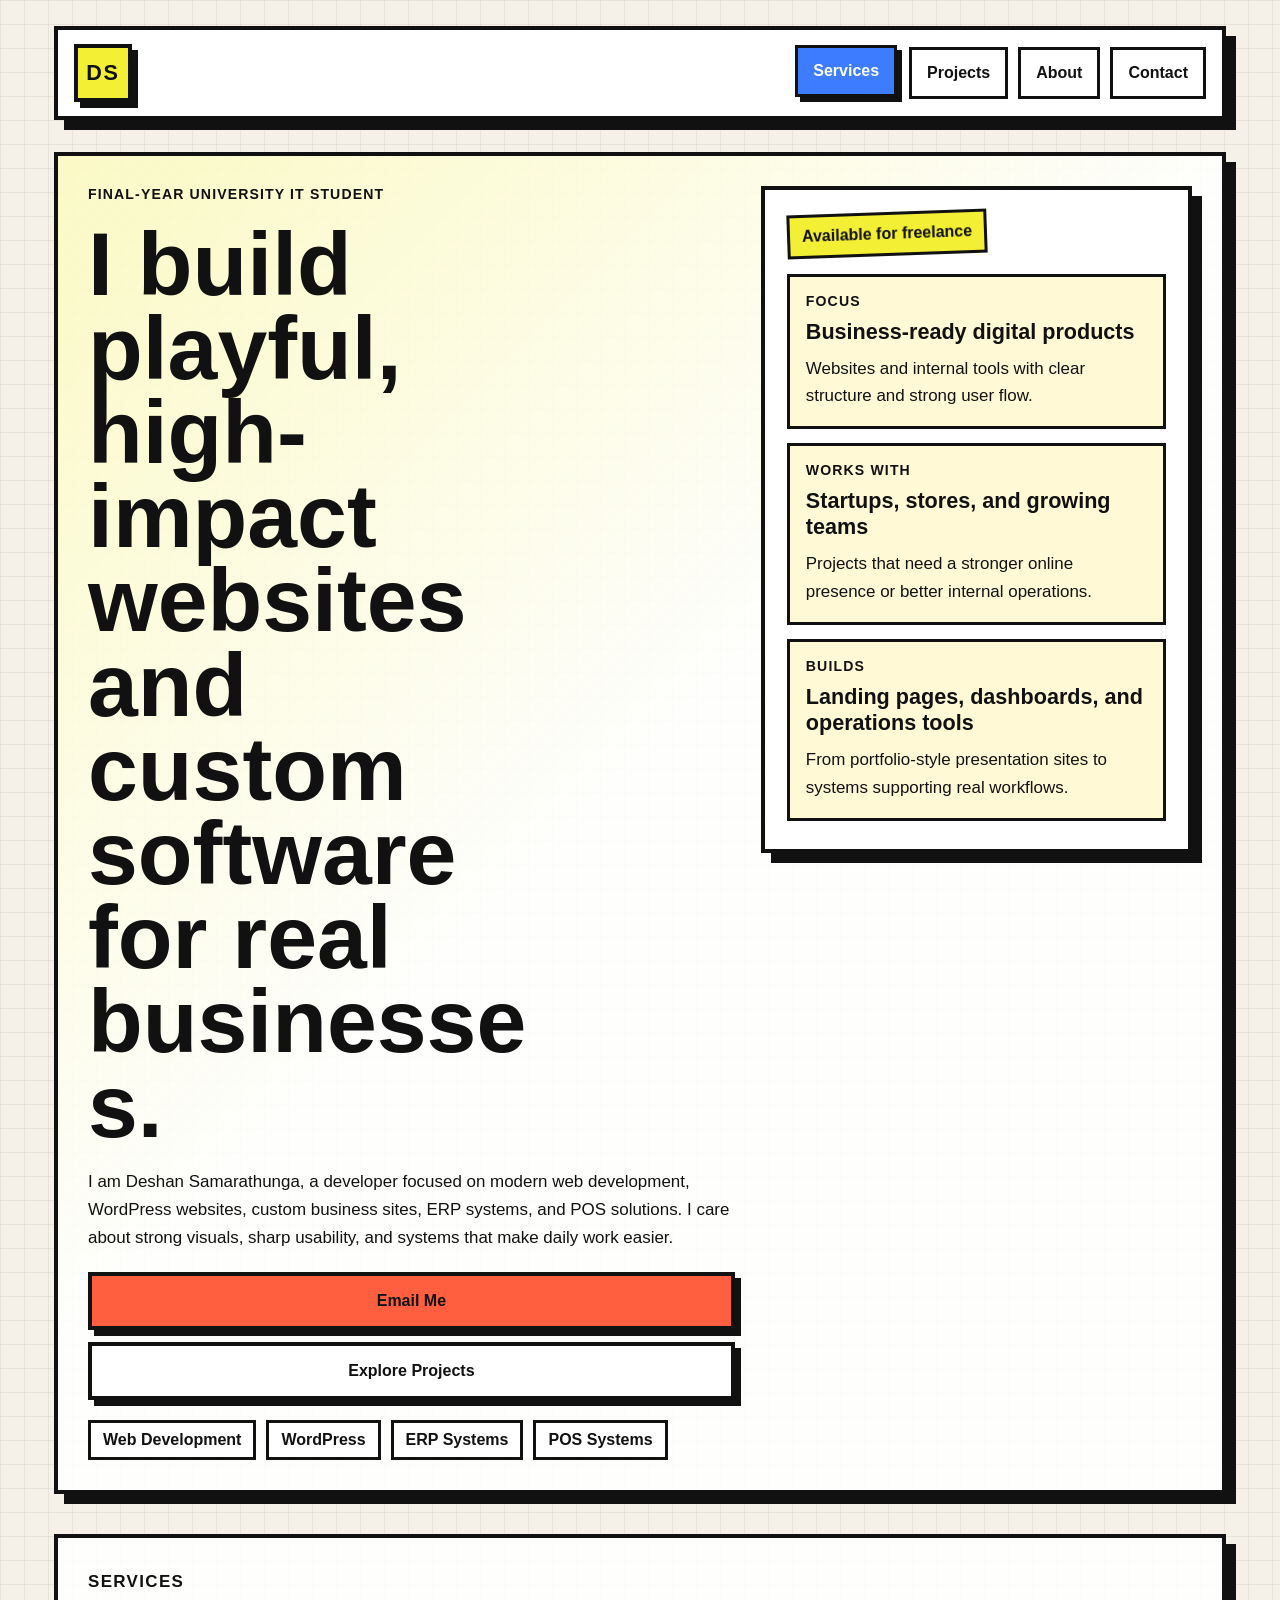
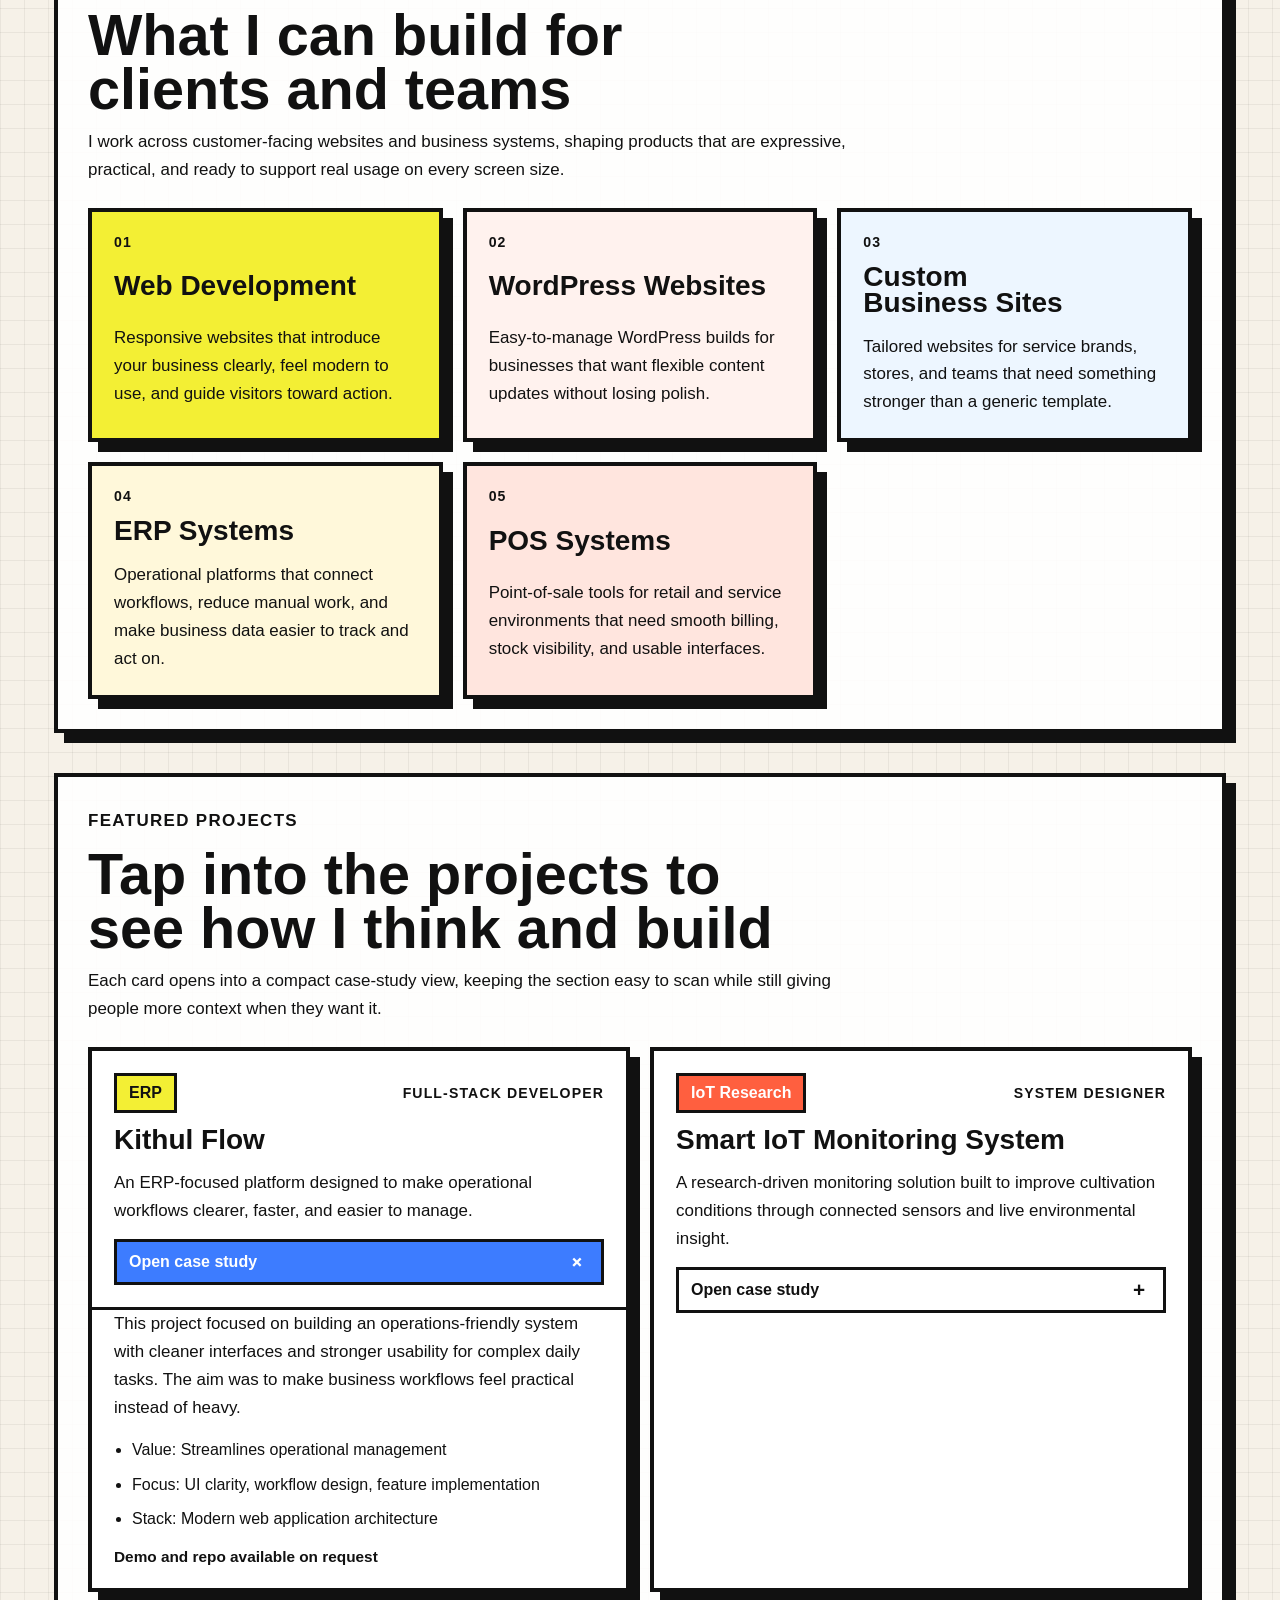
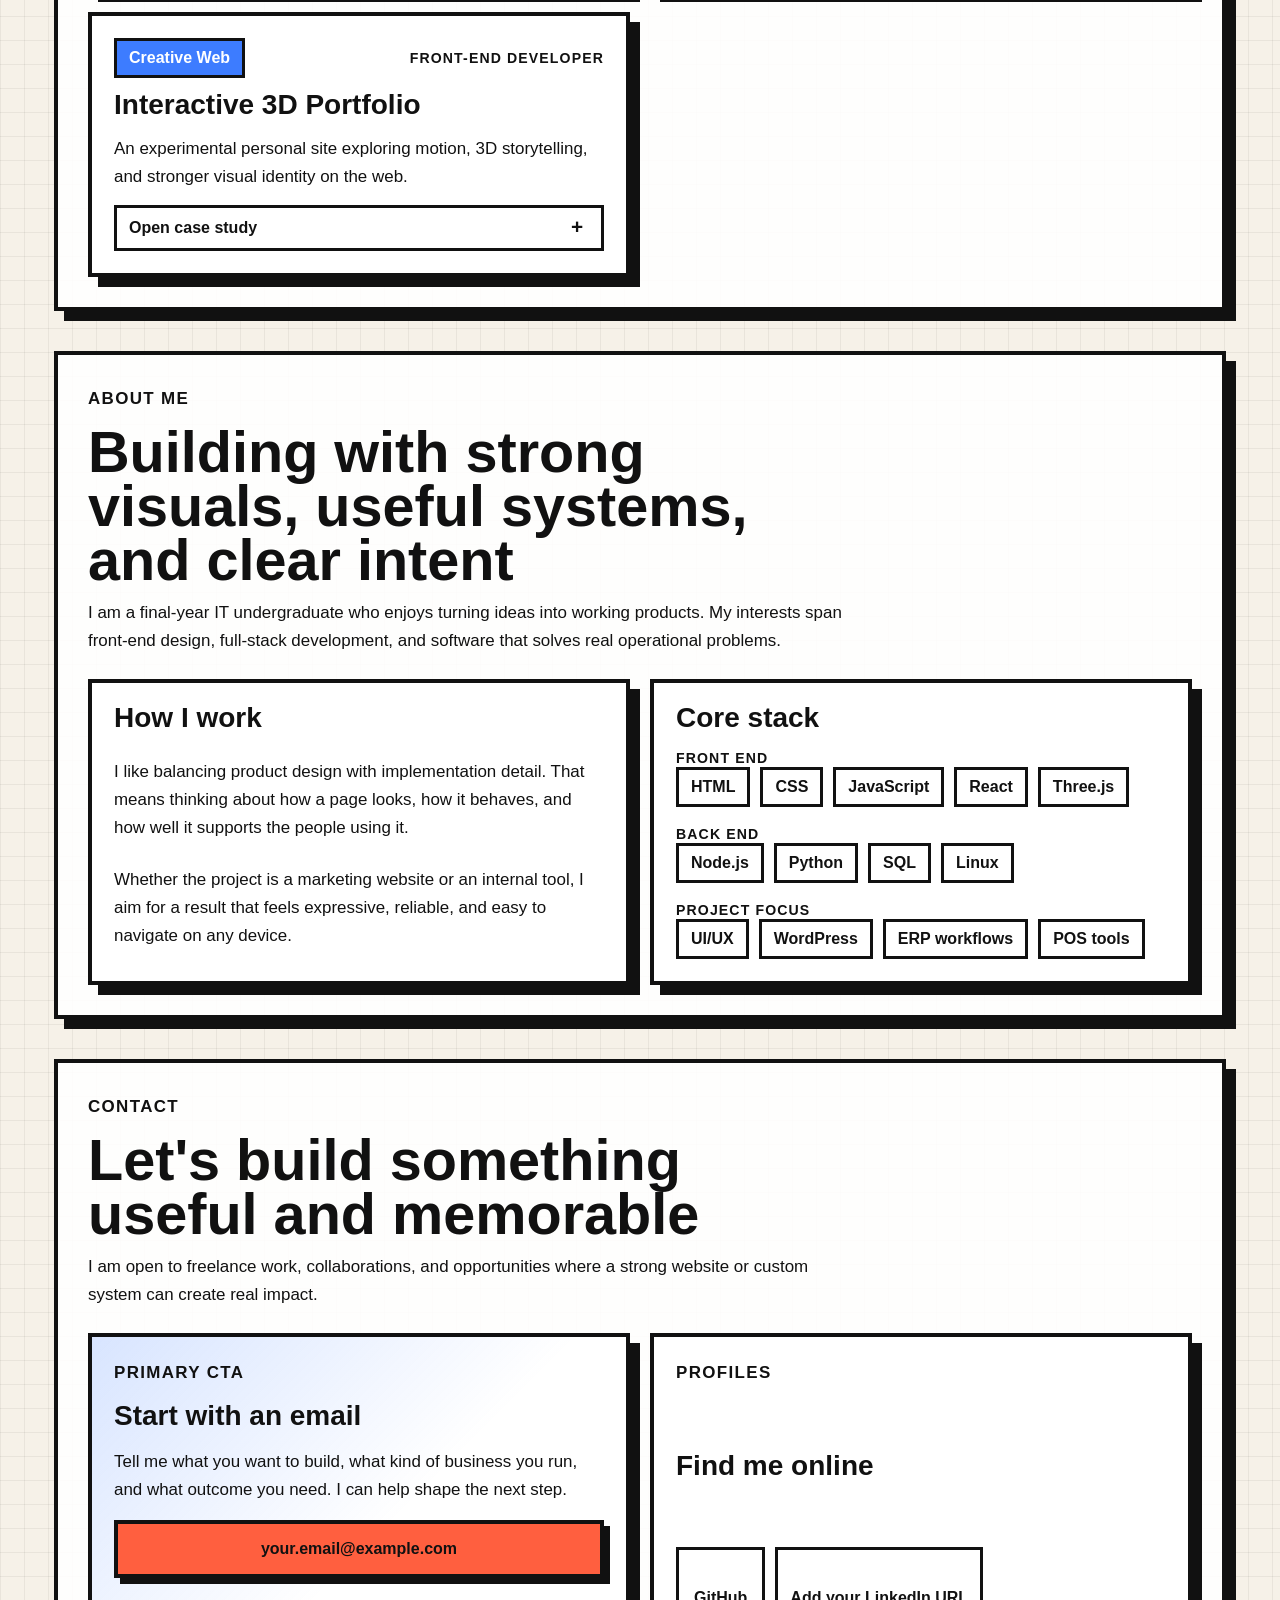
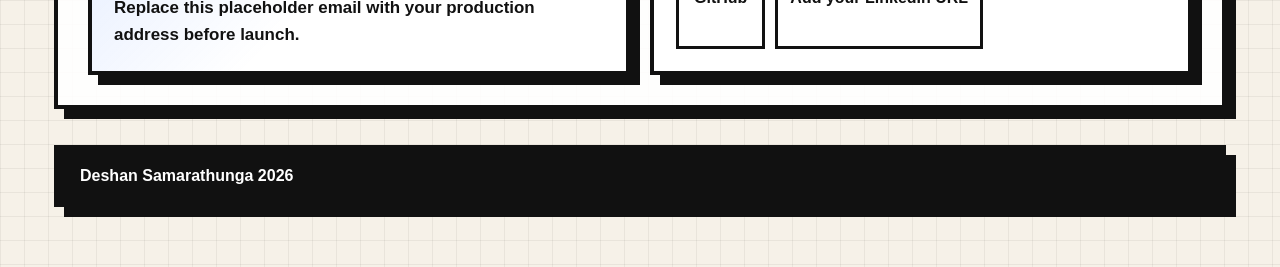
==== commit debdec70: "Add Space Grotesk fonts and custom cursor UI Add local Space Grotesk font files (variable + static)," ====
--- a/index.html
+++ b/index.html
@@ -8,24 +8,18 @@
         content="Deshan Samarathunga is a final-year IT student building bold websites, WordPress experiences, and custom business systems including ERP and POS solutions."
     >
     <title>Deshan Samarathunga | Developer Portfolio</title>
-    <link rel="preconnect" href="https://fonts.googleapis.com">
-    <link rel="preconnect" href="https://fonts.gstatic.com" crossorigin>
-    <link
-        href="https://fonts.googleapis.com/css2?family=Archivo+Black&family=Space+Grotesk:wght@400;500;700&display=swap"
-        rel="stylesheet"
-    >
-    <link rel="stylesheet" href="style.css">
+    <link rel="stylesheet" href="assets/css/style.css">
 </head>
 <body>
     <div class="page-shell">
         <header class="site-header">
-            <a class="brand-mark" href="#top" aria-label="Go to top">DS</a>
+            <a class="brand-mark" href="#top" aria-label="Go to top" data-cursor="link">DS</a>
 
             <nav class="site-nav" aria-label="Primary">
-                <a href="#services">Services</a>
-                <a href="#projects">Projects</a>
-                <a href="#about">About</a>
-                <a href="#contact">Contact</a>
+                <a href="#services" data-cursor="link">Services</a>
+                <a href="#projects" data-cursor="link">Projects</a>
+                <a href="#about" data-cursor="link">About</a>
+                <a href="#contact" data-cursor="link">Contact</a>
             </nav>
 
             <button
@@ -34,6 +28,7 @@
                 aria-expanded="false"
                 aria-controls="navDrawer"
                 aria-label="Open menu"
+                data-cursor="button"
             >
                 <span class="nav-toggle-text">Menu</span>
                 <span class="nav-toggle-box" aria-hidden="true">
@@ -50,12 +45,12 @@
             <div class="nav-drawer-panel">
                 <p class="drawer-kicker">Move through the portfolio</p>
                 <nav class="drawer-nav" aria-label="Mobile primary">
-                    <a href="#services">Services</a>
-                    <a href="#projects">Projects</a>
-                    <a href="#about">About</a>
-                    <a href="#contact">Contact</a>
+                    <a href="#services" data-cursor="link">Services</a>
+                    <a href="#projects" data-cursor="link">Projects</a>
+                    <a href="#about" data-cursor="link">About</a>
+                    <a href="#contact" data-cursor="link">Contact</a>
                 </nav>
-                <a class="button button-primary drawer-cta" href="mailto:your.email@example.com?subject=Project%20Inquiry">
+                <a class="button button-primary drawer-cta" href="mailto:your.email@example.com?subject=Project%20Inquiry" data-cursor="button">
                     Start a Project
                 </a>
             </div>
@@ -76,10 +71,10 @@
                         sharp usability, and systems that make daily work easier.
                     </p>
                     <div class="hero-actions">
-                        <a class="button button-primary" href="mailto:your.email@example.com?subject=Project%20Inquiry">
+                        <a class="button button-primary" href="mailto:your.email@example.com?subject=Project%20Inquiry" data-cursor="button">
                             Email Me
                         </a>
-                        <a class="button button-secondary" href="#projects">
+                        <a class="button button-secondary" href="#projects" data-cursor="button">
                             Explore Projects
                         </a>
                     </div>
@@ -125,7 +120,7 @@
                 </div>
 
                 <div class="card-grid services-grid">
-                    <article class="brutal-card service-card reveal">
+                    <article class="brutal-card service-card reveal" data-cursor="card">
                         <span class="service-index">01</span>
                         <h3>Web Development</h3>
                         <p>
@@ -133,7 +128,7 @@
                             feel modern to use, and guide visitors toward action.
                         </p>
                     </article>
-                    <article class="brutal-card service-card reveal">
+                    <article class="brutal-card service-card reveal" data-cursor="card">
                         <span class="service-index">02</span>
                         <h3>WordPress Websites</h3>
                         <p>
@@ -141,7 +136,7 @@
                             flexible content updates without losing polish.
                         </p>
                     </article>
-                    <article class="brutal-card service-card reveal">
+                    <article class="brutal-card service-card reveal" data-cursor="card">
                         <span class="service-index">03</span>
                         <h3>Custom Business Sites</h3>
                         <p>
@@ -149,7 +144,7 @@
                             that need something stronger than a generic template.
                         </p>
                     </article>
-                    <article class="brutal-card service-card reveal">
+                    <article class="brutal-card service-card reveal" data-cursor="card">
                         <span class="service-index">04</span>
                         <h3>ERP Systems</h3>
                         <p>
@@ -157,7 +152,7 @@
                             work, and make business data easier to track and act on.
                         </p>
                     </article>
-                    <article class="brutal-card service-card reveal">
+                    <article class="brutal-card service-card reveal" data-cursor="card">
                         <span class="service-index">05</span>
                         <h3>POS Systems</h3>
                         <p>
@@ -180,7 +175,7 @@
 
                 <div class="card-grid project-grid">
                     <details class="brutal-card project-card reveal" open>
-                        <summary>
+                        <summary data-cursor="card">
                             <div class="project-topline">
                                 <span class="project-tag">ERP</span>
                                 <span class="project-role">Full-stack developer</span>
@@ -213,7 +208,7 @@
                     </details>
 
                     <details class="brutal-card project-card reveal">
-                        <summary>
+                        <summary data-cursor="card">
                             <div class="project-topline">
                                 <span class="project-tag project-tag-alt">IoT Research</span>
                                 <span class="project-role">System designer</span>
@@ -246,7 +241,7 @@
                     </details>
 
                     <details class="brutal-card project-card reveal">
-                        <summary>
+                        <summary data-cursor="card">
                             <div class="project-topline">
                                 <span class="project-tag project-tag-blue">Creative Web</span>
                                 <span class="project-role">Front-end developer</span>
@@ -273,7 +268,7 @@
                                 <li>Stack: Three.js, JavaScript, responsive UI patterns</li>
                             </ul>
                             <div class="project-links">
-                                <a href="https://github.com/Deshan-Samarathunga" target="_blank" rel="noreferrer">
+                                <a href="https://github.com/Deshan-Samarathunga" target="_blank" rel="noreferrer" data-cursor="link">
                                     GitHub Profile
                                 </a>
                             </div>
@@ -360,7 +355,7 @@
                             Tell me what you want to build, what kind of business you run,
                             and what outcome you need. I can help shape the next step.
                         </p>
-                        <a class="button button-primary" href="mailto:your.email@example.com?subject=Freelance%20Project%20Inquiry">
+                        <a class="button button-primary" href="mailto:your.email@example.com?subject=Freelance%20Project%20Inquiry" data-cursor="button">
                             your.email@example.com
                         </a>
                         <p class="inline-note">
@@ -372,7 +367,7 @@
                         <p class="contact-kicker">Profiles</p>
                         <h3>Find me online</h3>
                         <div class="contact-links">
-                            <a href="https://github.com/Deshan-Samarathunga" target="_blank" rel="noreferrer">
+                            <a href="https://github.com/Deshan-Samarathunga" target="_blank" rel="noreferrer" data-cursor="link">
                                 GitHub
                             </a>
                             <span class="placeholder-pill">Add your LinkedIn URL</span>
@@ -387,6 +382,18 @@
         </footer>
     </div>
 
-    <script src="script.js"></script>
+    <div class="custom-cursor" id="cursor-dot" aria-hidden="true">
+        <svg class="custom-cursor-icon" viewBox="0 0 40 40" xmlns="http://www.w3.org/2000/svg" focusable="false">
+            <path
+                d="M3 3L10 28L15 19L24 30L30 24L19 15L28 10Z"
+                fill="white"
+                stroke="black"
+                stroke-width="3"
+                stroke-linejoin="miter"
+            ></path>
+        </svg>
+    </div>
+
+    <script src="assets/js/script.js"></script>
 </body>
 </html>
--- a/assets/css/style.css
+++ b/assets/css/style.css
@@ -0,0 +1,926 @@
+@font-face {
+    font-family: "Space Grotesk";
+    src: url("../fonts/space-grotesk/static/SpaceGrotesk-Regular.ttf") format("truetype");
+    font-weight: 400;
+    font-style: normal;
+    font-display: swap;
+}
+
+@font-face {
+    font-family: "Space Grotesk";
+    src: url("../fonts/space-grotesk/static/SpaceGrotesk-Medium.ttf") format("truetype");
+    font-weight: 500;
+    font-style: normal;
+    font-display: swap;
+}
+
+@font-face {
+    font-family: "Space Grotesk";
+    src: url("../fonts/space-grotesk/static/SpaceGrotesk-Bold.ttf") format("truetype");
+    font-weight: 700;
+    font-style: normal;
+    font-display: swap;
+}
+
+:root {
+    --paper: #f6f1e8;
+    --ink: #111111;
+    --acid: #f3ef34;
+    --tomato: #ff5f3f;
+    --blue: #3d7cff;
+    --white: #ffffff;
+    --panel: rgba(255, 255, 255, 0.9);
+    --panel-soft: rgba(255, 249, 207, 0.86);
+    --border: 4px solid var(--ink);
+    --thin-border: 3px solid var(--ink);
+    --shadow: 10px 10px 0 var(--ink);
+    --shadow-tight: 6px 6px 0 var(--ink);
+    --max-width: 1220px;
+    --section-gap: clamp(24px, 4vw, 40px);
+    --section-padding: clamp(18px, 3vw, 30px);
+    --surface-padding: clamp(18px, 2vw, 22px);
+    --font-body: "Space Grotesk", Arial, sans-serif;
+    --font-display: "Space Grotesk", Arial, sans-serif;
+}
+
+*,
+*::before,
+*::after {
+    box-sizing: border-box;
+}
+
+html {
+    scroll-behavior: smooth;
+}
+
+body {
+    margin: 0;
+    min-width: 320px;
+    overflow-x: hidden;
+    font-family: var(--font-body);
+    color: var(--ink);
+    background:
+        linear-gradient(90deg, rgba(17, 17, 17, 0.06) 1px, transparent 1px),
+        linear-gradient(rgba(17, 17, 17, 0.06) 1px, transparent 1px),
+        var(--paper);
+    background-size: 24px 24px;
+}
+
+body.nav-open {
+    overflow: hidden;
+}
+
+.custom-cursor {
+    --cursor-x: -100px;
+    --cursor-y: -100px;
+    --cursor-scale: 1;
+    position: fixed;
+    top: 0;
+    left: 0;
+    display: none;
+    width: 40px;
+    height: 40px;
+    opacity: 0;
+    pointer-events: none;
+    z-index: 9999;
+    will-change: transform, opacity;
+    transform-origin: 0 0;
+    transform:
+        translate3d(calc(var(--cursor-x) - 3px), calc(var(--cursor-y) - 3px), 0)
+        scale(var(--cursor-scale));
+    transition:
+        opacity 160ms ease,
+        transform 70ms ease;
+}
+
+.custom-cursor-icon {
+    display: block;
+    width: 100%;
+    height: 100%;
+    overflow: visible;
+    filter: drop-shadow(4px 4px 0 var(--ink));
+}
+
+.custom-cursor.is-visible {
+    opacity: 1;
+}
+
+.custom-cursor.is-pressed {
+    --cursor-scale: 0.96;
+}
+
+img {
+    display: block;
+    max-width: 100%;
+}
+
+a {
+    color: inherit;
+    text-decoration: none;
+}
+
+button {
+    border: 0;
+    font: inherit;
+    color: inherit;
+    background: none;
+    cursor: pointer;
+}
+
+button,
+a,
+summary,
+.service-card,
+.project-card,
+.nav-backdrop,
+.nav-drawer {
+    transition:
+        transform 180ms ease,
+        box-shadow 180ms ease,
+        background-color 180ms ease,
+        color 180ms ease,
+        border-color 180ms ease,
+        opacity 180ms ease,
+        visibility 180ms ease;
+}
+
+:is(a, button, summary):focus-visible {
+    outline: 3px solid var(--blue);
+    outline-offset: 5px;
+}
+
+h1,
+h2,
+h3,
+p,
+ul {
+    margin: 0;
+}
+
+:is(h1, h2, h3, p, a, span, strong, li) {
+    overflow-wrap: anywhere;
+}
+
+:is(h1, h2, h3) {
+    text-wrap: balance;
+}
+
+section[id] {
+    scroll-margin-top: 108px;
+}
+
+.page-shell {
+    width: min(100%, var(--max-width));
+    margin: 0 auto;
+    padding: clamp(14px, 2vw, 28px) clamp(12px, 2vw, 24px) 60px;
+}
+
+.site-header {
+    display: flex;
+    flex-wrap: wrap;
+    align-items: center;
+    gap: 14px;
+    margin-bottom: clamp(20px, 3vw, 32px);
+    padding: 14px 16px;
+    border: var(--border);
+    background: var(--white);
+    box-shadow: var(--shadow);
+}
+
+.brand-mark {
+    display: inline-flex;
+    align-items: center;
+    justify-content: center;
+    width: 58px;
+    height: 58px;
+    border: var(--border);
+    background: var(--acid);
+    font-family: var(--font-display);
+    font-weight: 700;
+    font-size: 1.35rem;
+    letter-spacing: 0.08em;
+    text-transform: uppercase;
+    box-shadow: var(--shadow-tight);
+}
+
+.site-nav {
+    display: flex;
+    flex: 1 1 420px;
+    flex-wrap: wrap;
+    justify-content: flex-end;
+    gap: 10px;
+}
+
+.site-nav a,
+.drawer-nav a,
+.contact-links a,
+.project-links a {
+    display: inline-flex;
+    align-items: center;
+    justify-content: center;
+    min-height: 52px;
+    padding: 11px 15px;
+    border: var(--thin-border);
+    background: var(--white);
+    font-weight: 700;
+}
+
+.site-nav a.is-active,
+.site-nav a:hover,
+.drawer-nav a.is-active,
+.drawer-nav a:hover,
+.contact-links a:hover,
+.project-links a:hover {
+    background: var(--blue);
+    color: var(--white);
+    transform: translate(-2px, -2px);
+    box-shadow: 5px 5px 0 var(--ink);
+}
+
+.nav-toggle {
+    display: none;
+    align-items: center;
+    gap: 12px;
+    margin-left: auto;
+    padding: 11px 14px;
+    border: var(--thin-border);
+    background: var(--white);
+    font-weight: 700;
+    box-shadow: var(--shadow-tight);
+}
+
+.nav-toggle-box {
+    display: inline-grid;
+    gap: 4px;
+}
+
+.nav-toggle-line {
+    width: 22px;
+    height: 3px;
+    background: var(--ink);
+    transform-origin: center;
+}
+
+.nav-toggle.is-open .nav-toggle-line:nth-child(1) {
+    transform: translateY(7px) rotate(45deg);
+}
+
+.nav-toggle.is-open .nav-toggle-line:nth-child(2) {
+    opacity: 0;
+}
+
+.nav-toggle.is-open .nav-toggle-line:nth-child(3) {
+    transform: translateY(-7px) rotate(-45deg);
+}
+
+.nav-backdrop,
+.nav-drawer {
+    display: none;
+}
+
+.nav-backdrop {
+    position: fixed;
+    inset: 0;
+    z-index: 30;
+    background: rgba(17, 17, 17, 0.42);
+    opacity: 0;
+    visibility: hidden;
+    pointer-events: none;
+}
+
+.nav-drawer {
+    position: fixed;
+    top: 0;
+    right: 0;
+    bottom: 0;
+    z-index: 40;
+    width: min(86vw, 360px);
+    transform: translateX(110%);
+    visibility: hidden;
+    pointer-events: none;
+}
+
+.nav-drawer-panel {
+    display: grid;
+    align-content: start;
+    gap: 20px;
+    height: 100%;
+    padding: 22px;
+    border-left: var(--border);
+    background:
+        linear-gradient(135deg, rgba(243, 239, 52, 0.24), rgba(255, 255, 255, 0.96) 40%),
+        var(--white);
+    box-shadow: -10px 0 0 var(--ink);
+}
+
+.drawer-kicker,
+.eyebrow,
+.contact-kicker,
+.service-index,
+.stat-label,
+.skill-group-title,
+.project-role {
+    display: inline-block;
+    font-size: 0.88rem;
+    font-weight: 700;
+    letter-spacing: 0.08em;
+    text-transform: uppercase;
+}
+
+.drawer-nav {
+    display: grid;
+    gap: 12px;
+}
+
+.drawer-cta {
+    width: 100%;
+}
+
+main {
+    display: grid;
+    gap: var(--section-gap);
+}
+
+.section-block {
+    padding: var(--section-padding);
+    border: var(--border);
+    background: var(--panel);
+    box-shadow: var(--shadow);
+}
+
+.hero {
+    display: grid;
+    grid-template-columns: minmax(0, 1fr);
+    gap: clamp(18px, 3vw, 26px);
+    align-items: start;
+    background:
+        linear-gradient(135deg, rgba(243, 239, 52, 0.28), rgba(255, 255, 255, 0) 48%),
+        var(--panel);
+}
+
+.hero-copy,
+.hero-panel,
+.section-heading,
+.brutal-card,
+.site-footer {
+    min-width: 0;
+}
+
+.hero-copy {
+    display: grid;
+    gap: 20px;
+}
+
+.hero h1,
+.section-heading h2,
+.brutal-card h3 {
+    font-family: var(--font-display);
+    font-weight: 700;
+    line-height: 0.94;
+}
+
+.hero h1 {
+    max-width: 9ch;
+    font-size: clamp(2.6rem, 9vw, 5.6rem);
+    hyphens: auto;
+}
+
+.hero-text,
+.section-heading p,
+.service-card p,
+.project-summary,
+.project-details p,
+.about-card p,
+.contact-card p,
+.hero-stat p {
+    font-size: clamp(1rem, 2.5vw, 1.06rem);
+    line-height: 1.65;
+}
+
+.hero-actions {
+    display: grid;
+    gap: 12px;
+}
+
+.button {
+    display: inline-flex;
+    align-items: center;
+    justify-content: center;
+    min-height: 58px;
+    padding: 15px 18px;
+    border: var(--border);
+    font-weight: 700;
+    box-shadow: var(--shadow-tight);
+}
+
+.button:hover,
+.button:focus-visible {
+    transform: translate(-3px, -3px);
+    box-shadow: 9px 9px 0 var(--ink);
+}
+
+.button-primary {
+    background: var(--tomato);
+}
+
+.button-secondary {
+    background: var(--white);
+}
+
+.hero-badges,
+.skill-list,
+.contact-links,
+.project-links {
+    display: flex;
+    flex-wrap: wrap;
+    gap: 10px;
+}
+
+.hero-badges span,
+.skill-list span,
+.placeholder-pill,
+.project-tag,
+.project-tag-alt,
+.project-tag-blue,
+.project-toggle-label {
+    display: inline-flex;
+    align-items: center;
+    gap: 10px;
+    padding: 8px 12px;
+    border: var(--thin-border);
+    background: var(--white);
+    font-weight: 700;
+}
+
+.hero-panel,
+.brutal-card {
+    border: var(--border);
+    background: var(--white);
+    box-shadow: var(--shadow);
+}
+
+.brutal-card {
+    padding: var(--surface-padding);
+}
+
+.panel-sticker {
+    display: inline-flex;
+    width: max-content;
+    margin-bottom: 18px;
+    padding: 10px 12px;
+    border: var(--thin-border);
+    font-weight: 700;
+    transform: rotate(-2deg);
+}
+
+.sticker-yellow {
+    background: var(--acid);
+}
+
+.hero-stat-grid {
+    display: grid;
+    grid-auto-flow: column;
+    grid-auto-columns: minmax(220px, 1fr);
+    gap: 14px;
+    overflow-x: auto;
+    padding-bottom: 6px;
+    scroll-snap-type: x proximity;
+}
+
+.hero-stat-grid::-webkit-scrollbar {
+    height: 10px;
+}
+
+.hero-stat-grid::-webkit-scrollbar-thumb {
+    background: var(--ink);
+}
+
+.hero-stat {
+    display: grid;
+    gap: 10px;
+    padding: 16px;
+    border: var(--thin-border);
+    background: var(--panel-soft);
+    scroll-snap-align: start;
+}
+
+.hero-stat strong {
+    font-size: clamp(1.1rem, 3vw, 1.35rem);
+    line-height: 1.2;
+}
+
+.section-heading {
+    display: grid;
+    gap: 12px;
+    margin-bottom: 24px;
+    max-width: 760px;
+}
+
+.section-heading h2 {
+    font-size: clamp(2rem, 5vw, 3.6rem);
+}
+
+.card-grid,
+.about-layout,
+.contact-layout {
+    display: grid;
+    gap: 20px;
+}
+
+.services-grid {
+    grid-template-columns: 1fr;
+}
+
+.service-card {
+    display: grid;
+    gap: 14px;
+}
+
+.service-card:nth-child(1) {
+    background: var(--acid);
+}
+
+.service-card:nth-child(2) {
+    background: #fff2ee;
+}
+
+.service-card:nth-child(3) {
+    background: #edf6ff;
+}
+
+.service-card:nth-child(4) {
+    background: #fff8da;
+}
+
+.service-card:nth-child(5) {
+    background: #ffe5de;
+}
+
+.service-card h3,
+.about-card h3,
+.skills-card h3,
+.contact-card h3,
+.project-card h3 {
+    margin-bottom: 2px;
+    font-size: clamp(1.45rem, 3vw, 1.75rem);
+}
+
+.service-card:hover,
+.service-card:active {
+    transform: translate(-4px, -4px);
+    box-shadow: 10px 10px 0 var(--ink);
+}
+
+.project-grid {
+    grid-template-columns: 1fr;
+}
+
+.project-card {
+    padding: 0;
+    overflow: hidden;
+}
+
+.project-card summary {
+    display: grid;
+    gap: 14px;
+    padding: var(--surface-padding);
+    list-style: none;
+    cursor: pointer;
+}
+
+.project-card summary::-webkit-details-marker {
+    display: none;
+}
+
+.project-card summary:hover,
+.project-card summary:focus-visible {
+    background: rgba(243, 239, 52, 0.18);
+}
+
+.project-topline {
+    display: flex;
+    flex-wrap: wrap;
+    justify-content: space-between;
+    gap: 12px;
+    align-items: center;
+}
+
+.project-tag {
+    background: var(--acid);
+}
+
+.project-tag-alt {
+    background: var(--tomato);
+    color: var(--white);
+}
+
+.project-tag-blue {
+    background: var(--blue);
+    color: var(--white);
+}
+
+.project-toggle-label {
+    justify-content: space-between;
+    width: 100%;
+}
+
+.project-toggle-icon {
+    display: inline-flex;
+    align-items: center;
+    justify-content: center;
+    width: 24px;
+    height: 24px;
+    font-size: 1.3rem;
+    line-height: 1;
+}
+
+.project-card[open] .project-toggle-label {
+    background: var(--blue);
+    color: var(--white);
+}
+
+.project-card[open] .project-toggle-icon {
+    transform: rotate(45deg);
+}
+
+.project-details {
+    display: grid;
+    gap: 16px;
+    padding: 0 var(--surface-padding) var(--surface-padding);
+    border-top: var(--thin-border);
+    background: rgba(255, 255, 255, 0.92);
+}
+
+.project-meta {
+    display: grid;
+    gap: 10px;
+    padding-left: 18px;
+    line-height: 1.55;
+}
+
+.about-layout,
+.contact-layout {
+    grid-template-columns: 1fr;
+}
+
+.about-card,
+.skills-card,
+.contact-card {
+    display: grid;
+    gap: 16px;
+}
+
+.skill-groups {
+    display: grid;
+    gap: 18px;
+}
+
+.contact-card-primary {
+    background:
+        linear-gradient(135deg, rgba(61, 124, 255, 0.2), rgba(255, 255, 255, 0) 56%),
+        var(--white);
+}
+
+.inline-note {
+    font-size: 0.96rem;
+    font-weight: 700;
+}
+
+.site-footer {
+    margin-top: clamp(24px, 4vw, 36px);
+    padding: 18px 22px;
+    border: var(--border);
+    background: var(--ink);
+    color: var(--white);
+    box-shadow: var(--shadow);
+    font-weight: 700;
+}
+
+.reveal {
+    opacity: 1;
+    transform: translateY(0);
+}
+
+.motion-safe .reveal {
+    opacity: 0;
+    transform: translateY(28px);
+    transition:
+        opacity 480ms ease,
+        transform 480ms ease;
+}
+
+.motion-safe .reveal.is-visible {
+    opacity: 1;
+    transform: translateY(0);
+}
+
+@media (hover: hover) and (pointer: fine) {
+    html.custom-cursor-enabled,
+    html.custom-cursor-enabled body,
+    html.custom-cursor-enabled body * {
+        cursor: none !important;
+    }
+
+    html.custom-cursor-enabled .custom-cursor {
+        display: block;
+    }
+}
+
+@media (max-width: 899px) {
+    .js-enabled .site-nav {
+        display: none;
+    }
+
+    .js-enabled .nav-toggle {
+        display: inline-flex;
+    }
+
+    .js-enabled .nav-backdrop,
+    .js-enabled .nav-drawer {
+        display: block;
+    }
+
+    .js-enabled .nav-backdrop.is-visible {
+        opacity: 1;
+        visibility: visible;
+        pointer-events: auto;
+    }
+
+    .js-enabled .nav-drawer.is-open {
+        transform: translateX(0);
+        visibility: visible;
+        pointer-events: auto;
+    }
+}
+
+@media (max-width: 479px) {
+    .page-shell {
+        padding-bottom: 48px;
+    }
+
+    .site-header {
+        padding: 12px;
+    }
+
+    .brand-mark {
+        width: 54px;
+        height: 54px;
+    }
+
+    .nav-toggle {
+        gap: 8px;
+        padding: 10px 12px;
+    }
+
+    .hero h1 {
+        max-width: 100%;
+        font-size: clamp(2.2rem, 11vw, 4rem);
+        letter-spacing: -0.04em;
+    }
+
+    .hero-actions .button {
+        width: 100%;
+    }
+}
+
+@media (min-width: 480px) and (max-width: 767px) {
+    .hero h1 {
+        max-width: 10ch;
+        font-size: clamp(3rem, 10vw, 4.5rem);
+    }
+
+    .hero-actions {
+        grid-template-columns: repeat(2, minmax(0, 1fr));
+    }
+
+    .hero-actions .button {
+        width: 100%;
+    }
+}
+
+@media (min-width: 768px) and (max-width: 1023px) {
+    .hero h1 {
+        max-width: 10ch;
+        font-size: clamp(3.5rem, 9vw, 5rem);
+    }
+
+    .services-grid,
+    .project-grid {
+        grid-template-columns: repeat(2, minmax(0, 1fr));
+    }
+
+    .hero-actions {
+        grid-template-columns: repeat(2, minmax(0, max-content));
+        justify-content: start;
+    }
+
+    .hero-panel {
+        max-width: 100%;
+    }
+}
+
+@media (min-width: 1024px) and (max-width: 1439px) {
+    .site-header {
+        position: sticky;
+        top: 14px;
+        z-index: 20;
+    }
+
+    .hero {
+        grid-template-columns: minmax(0, 1.2fr) minmax(320px, 0.8fr);
+    }
+
+    .hero-panel {
+        position: sticky;
+        top: 118px;
+    }
+
+    .hero-stat-grid {
+        grid-auto-flow: row;
+        grid-auto-columns: unset;
+        grid-template-columns: 1fr;
+        overflow: visible;
+    }
+
+    .services-grid {
+        grid-template-columns: repeat(3, minmax(0, 1fr));
+    }
+
+    .project-grid {
+        grid-template-columns: repeat(2, minmax(0, 1fr));
+    }
+
+    .about-layout,
+    .contact-layout {
+        grid-template-columns: minmax(0, 1fr) minmax(0, 1fr);
+    }
+}
+
+@media (min-width: 1440px) {
+    :root {
+        --max-width: 1340px;
+    }
+
+    .site-header {
+        position: sticky;
+        top: 14px;
+        z-index: 20;
+    }
+
+    .hero {
+        grid-template-columns: minmax(0, 1.22fr) minmax(340px, 0.78fr);
+    }
+
+    .hero-panel {
+        position: sticky;
+        top: 118px;
+    }
+
+    .hero-stat-grid {
+        grid-auto-flow: row;
+        grid-auto-columns: unset;
+        grid-template-columns: 1fr;
+        overflow: visible;
+    }
+
+    .services-grid {
+        grid-template-columns: repeat(3, minmax(0, 1fr));
+    }
+
+    .project-grid {
+        grid-template-columns: repeat(3, minmax(0, 1fr));
+    }
+
+    .about-layout {
+        grid-template-columns: minmax(0, 0.95fr) minmax(0, 1.05fr);
+    }
+
+    .contact-layout {
+        grid-template-columns: minmax(0, 1.15fr) minmax(320px, 0.85fr);
+    }
+}
+
+@media (prefers-reduced-motion: reduce) {
+    html {
+        scroll-behavior: auto;
+    }
+
+    button,
+    a,
+    summary,
+    .service-card,
+    .project-card,
+    .nav-backdrop,
+    .nav-drawer {
+        transition-duration: 0.01ms !important;
+    }
+
+    .hero-stat-grid {
+        scroll-snap-type: none;
+    }
+
+    .custom-cursor,
+    .custom-cursor-icon {
+        transition-duration: 0.01ms !important;
+    }
+}
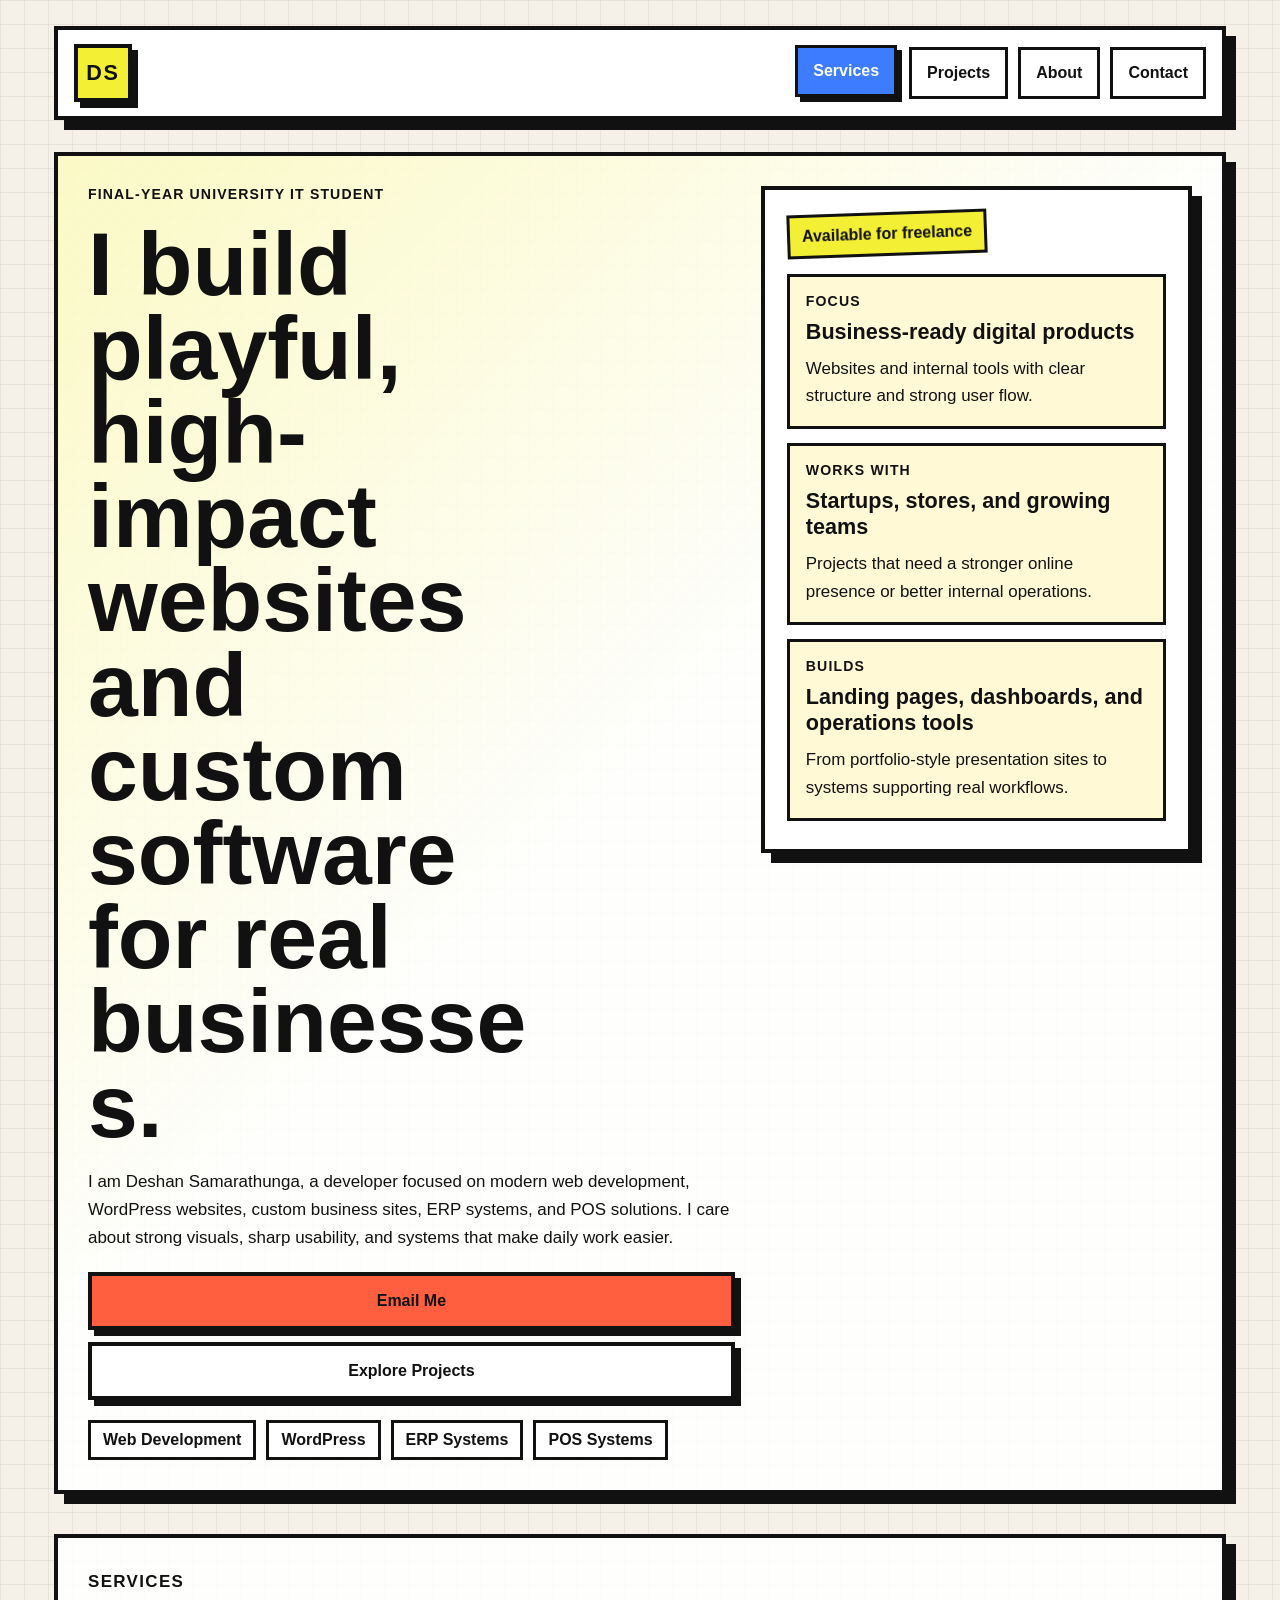
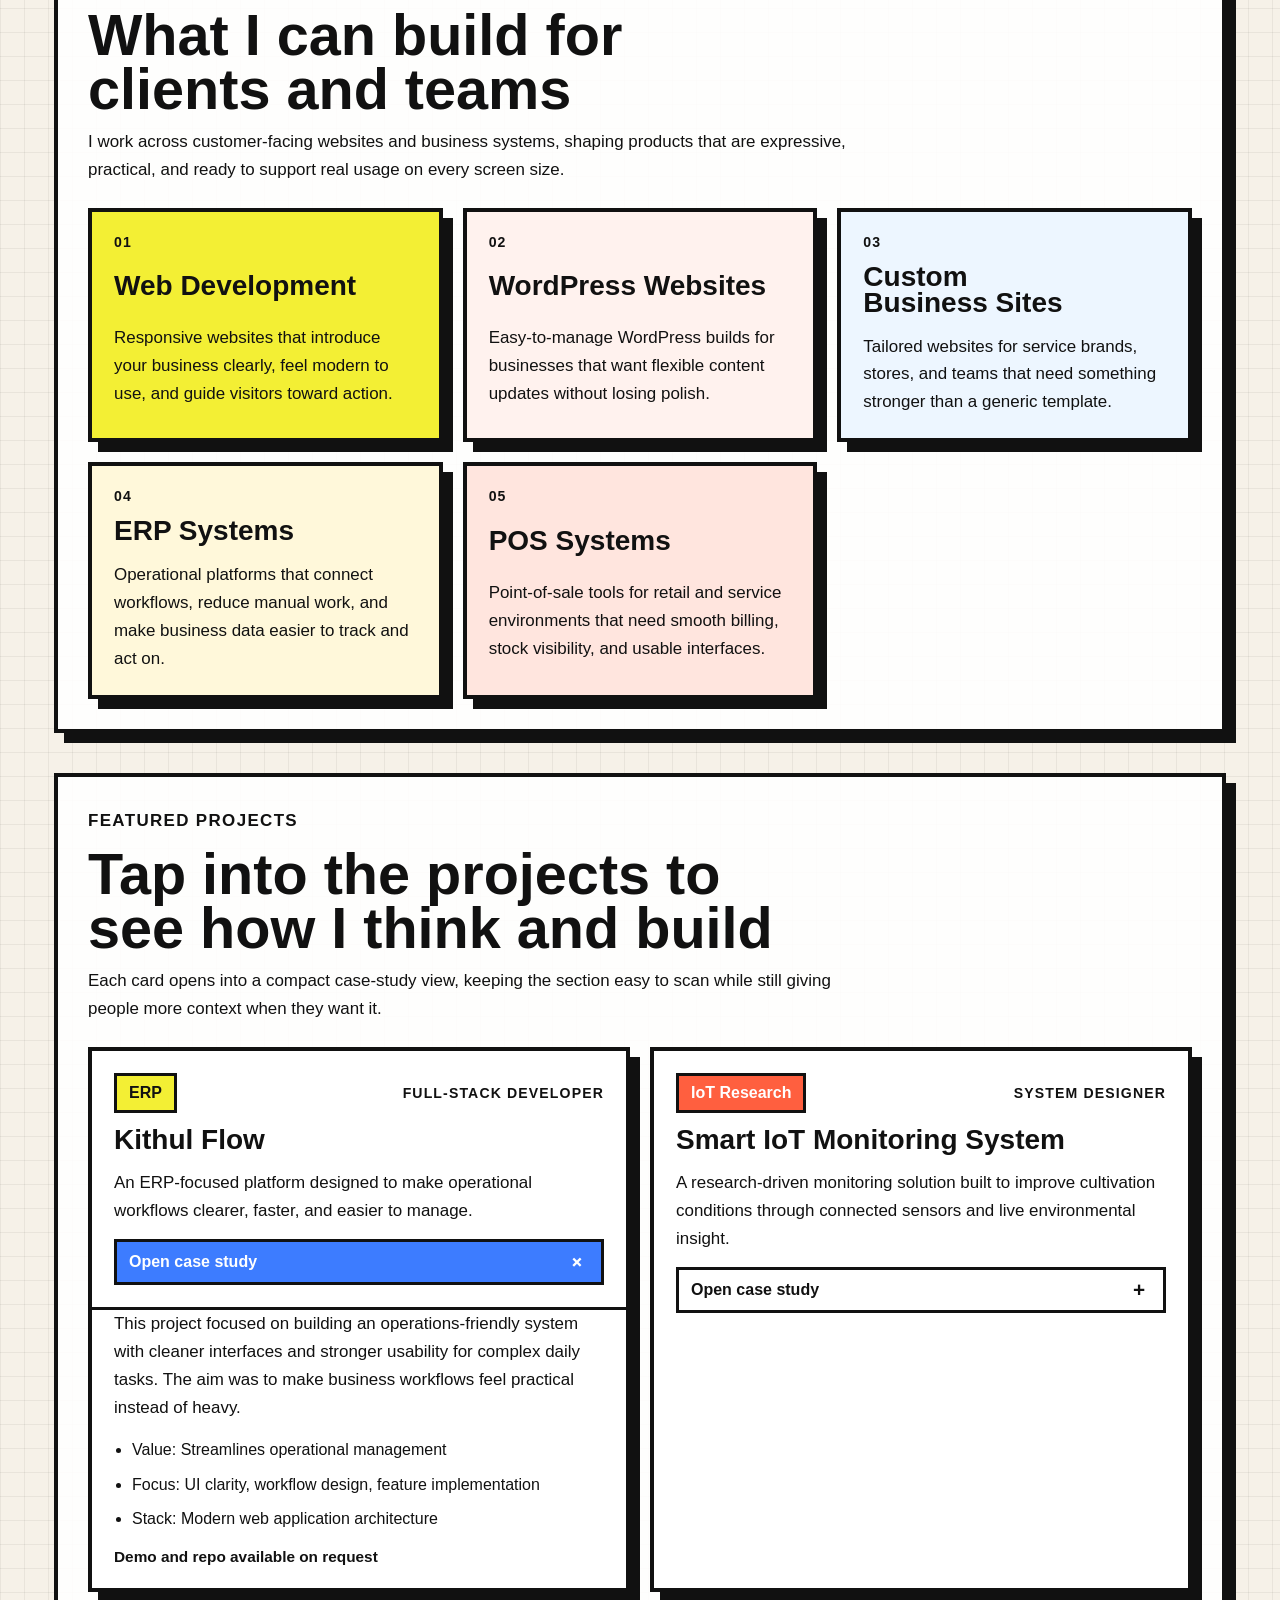
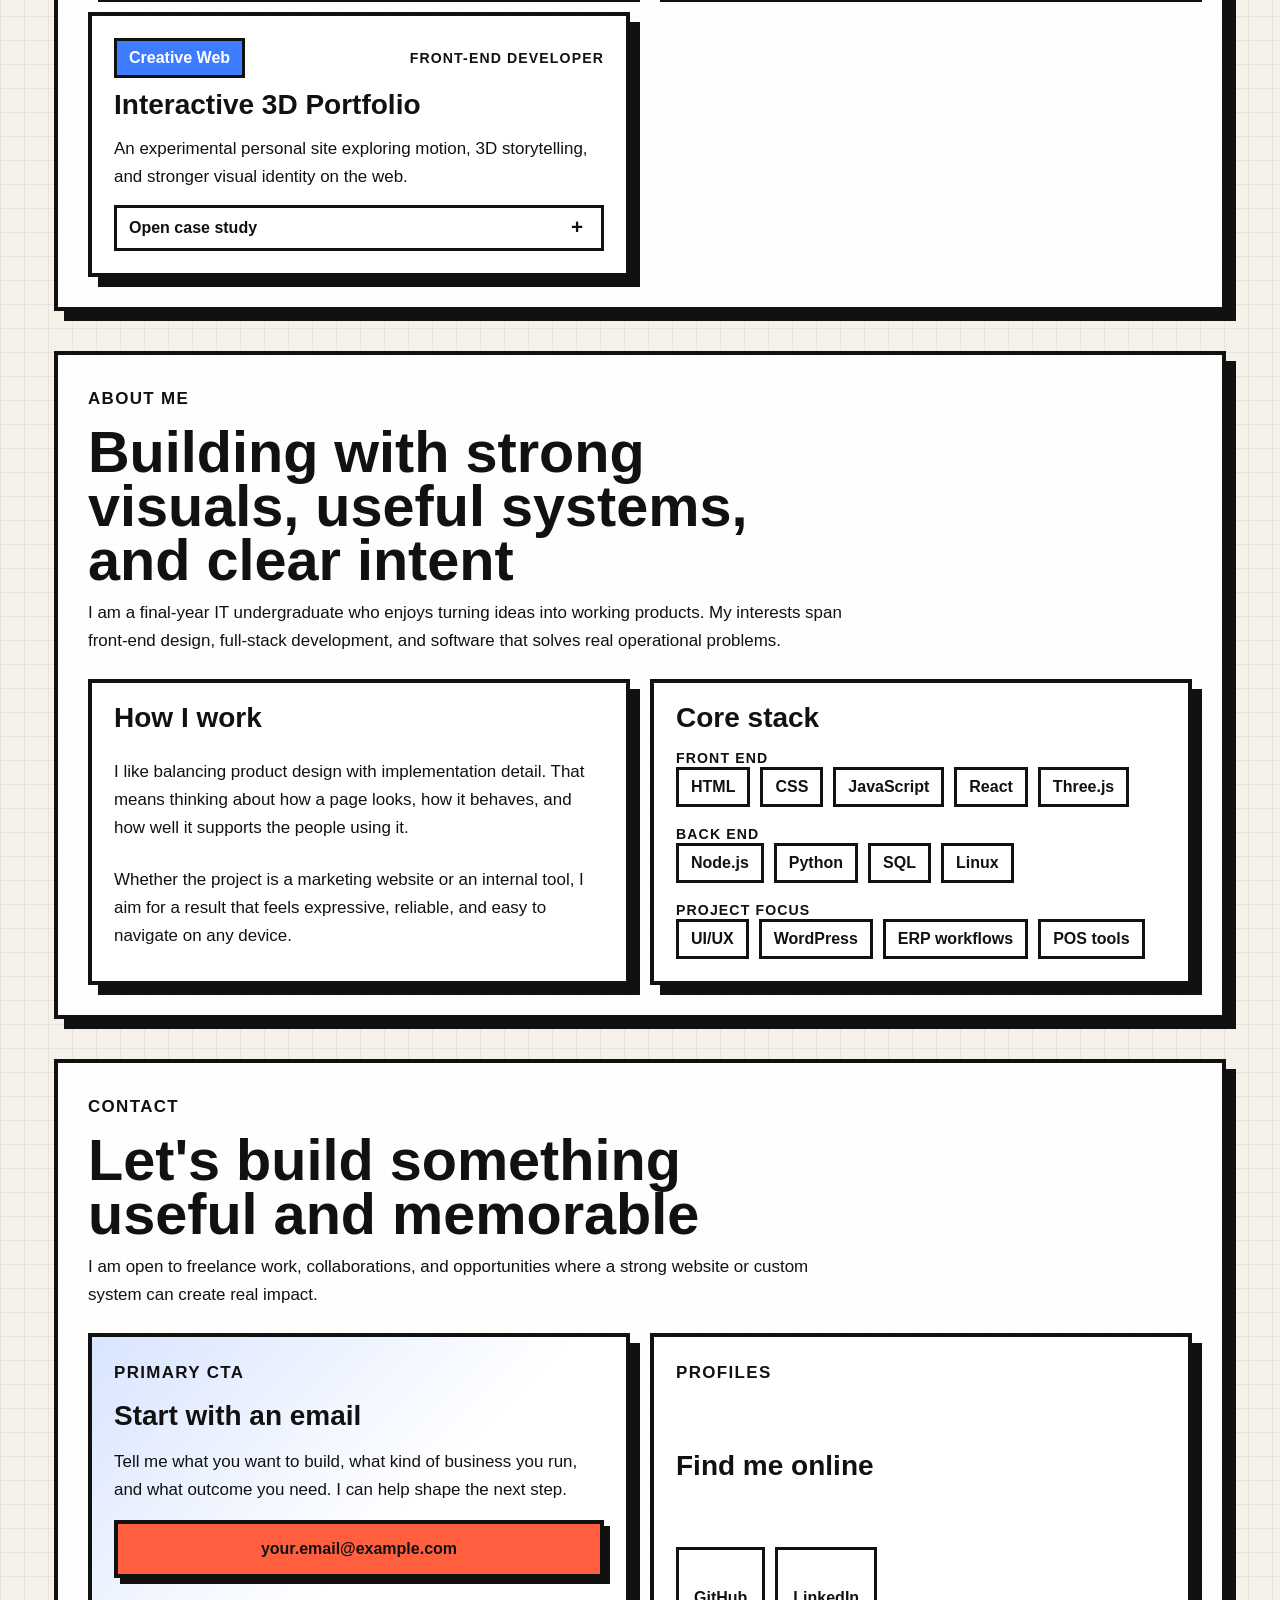
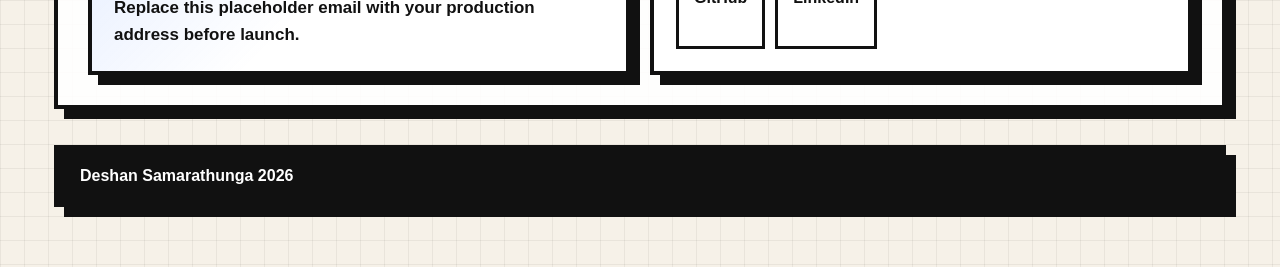
==== commit bc77b4d4: "linkedin linkl" ====
--- a/index.html
+++ b/index.html
@@ -370,7 +370,9 @@
                             <a href="https://github.com/Deshan-Samarathunga" target="_blank" rel="noreferrer" data-cursor="link">
                                 GitHub
                             </a>
-                            <span class="placeholder-pill">Add your LinkedIn URL</span>
+                            <a href="https://www.linkedin.com/in/ndeshan-samarathunga" target="_blank" rel="noreferrer" data-cursor="link">
+                                LinkedIn
+                            </a>
                         </div>
                     </article>
                 </div>
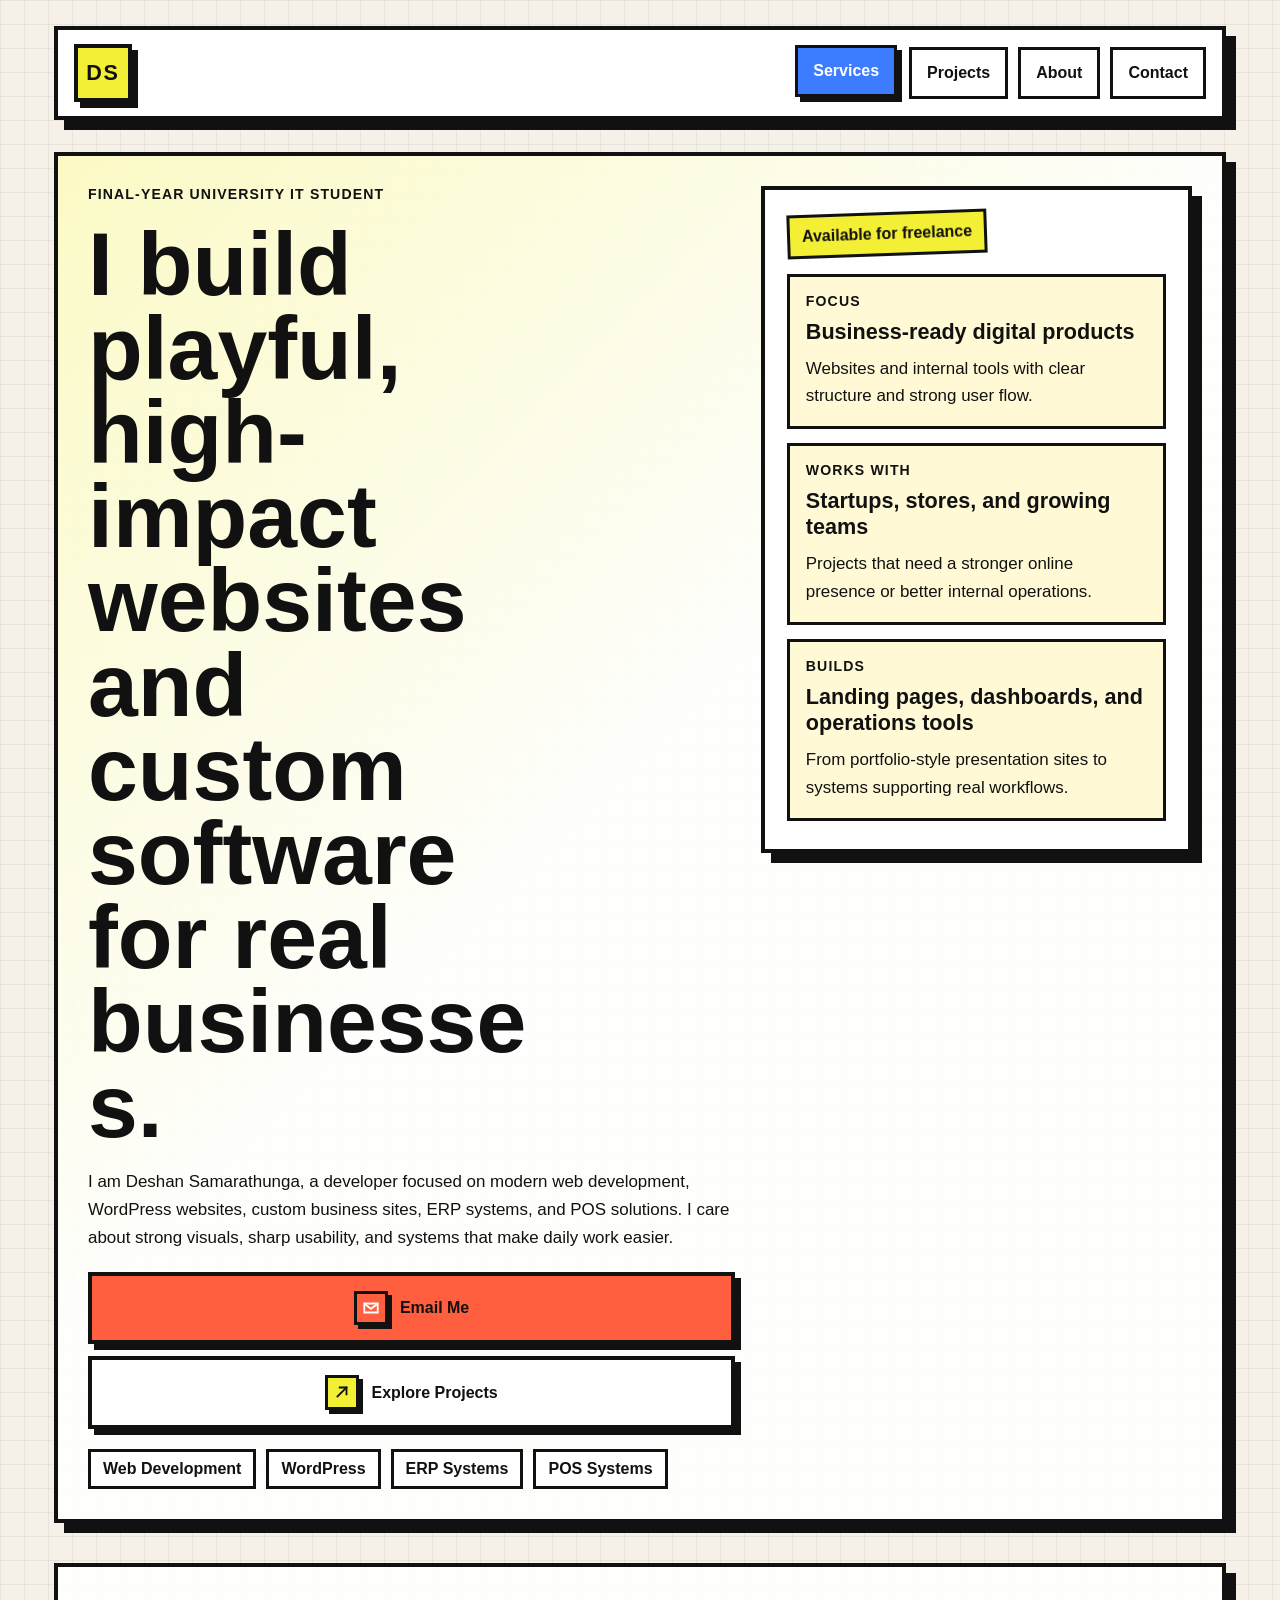
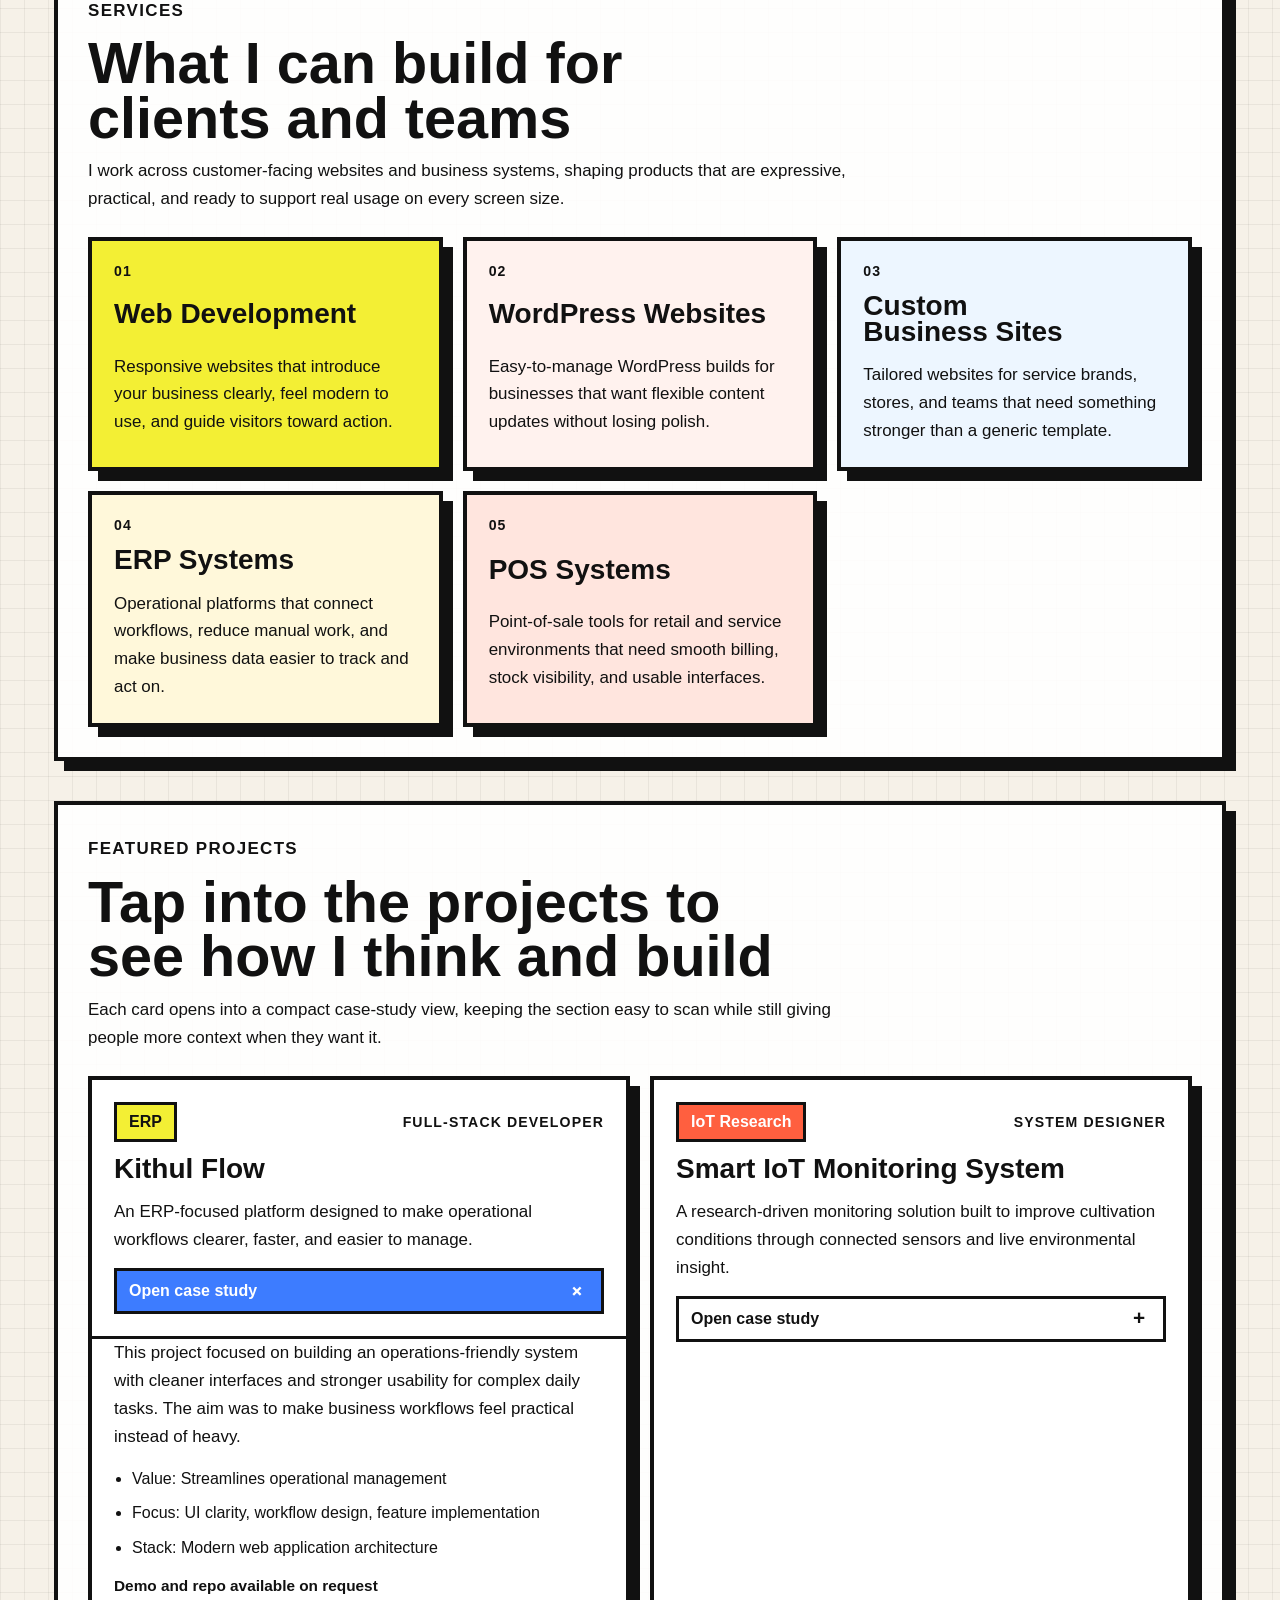
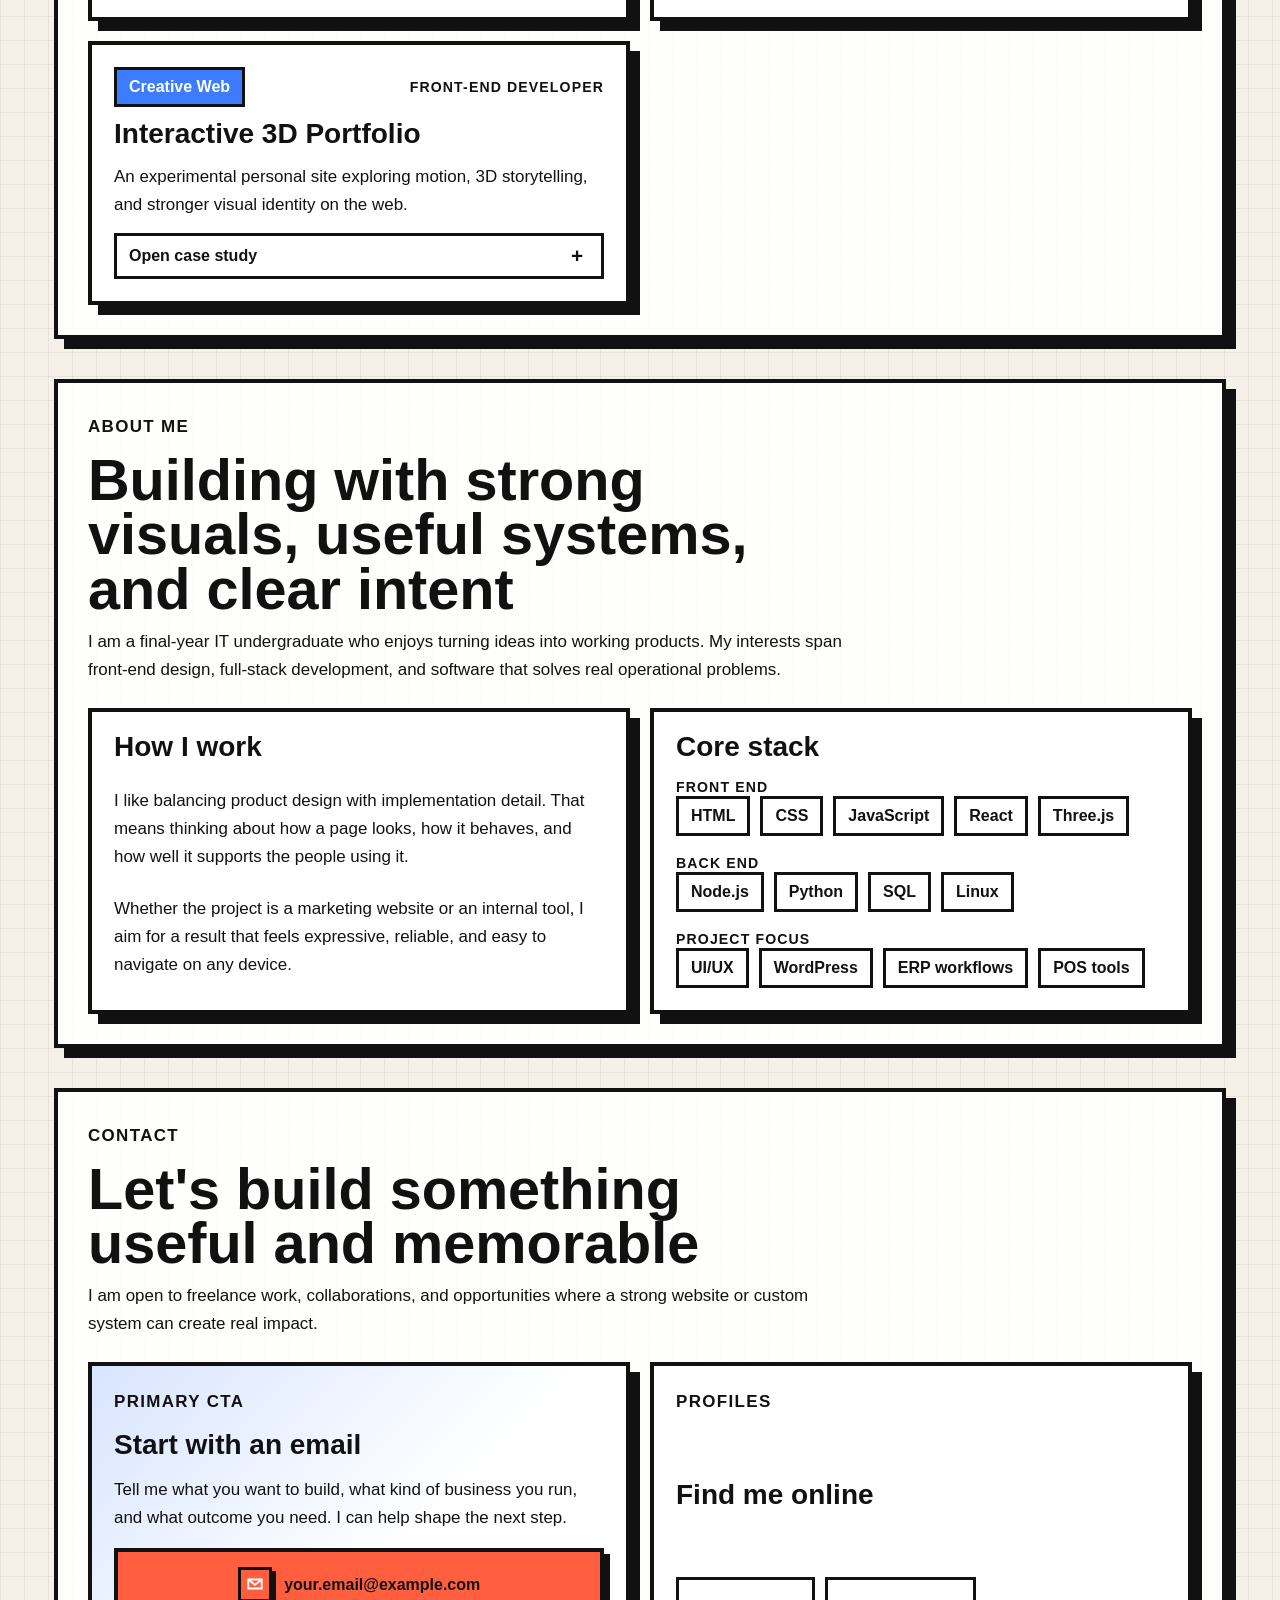
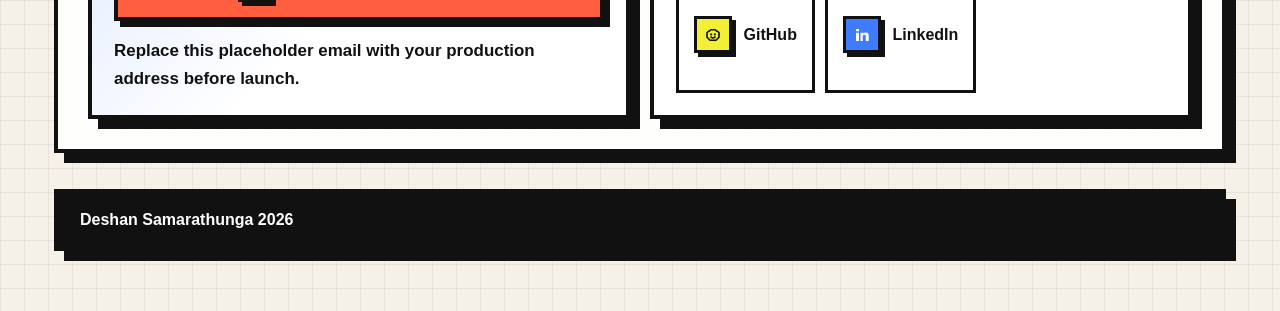
==== commit 9e91fffa: "Add SVG icon sprite and icon styles Insert an inline SVG sprite with mail, arrow, GitHub and LinkedI" ====
--- a/index.html
+++ b/index.html
@@ -11,6 +11,27 @@
     <link rel="stylesheet" href="assets/css/style.css">
 </head>
 <body>
+    <svg class="icon-sprite" aria-hidden="true" focusable="false" xmlns="http://www.w3.org/2000/svg">
+        <symbol id="icon-mail" viewBox="0 0 24 24">
+            <path d="M3 6H21V18H3Z" fill="none" stroke="currentColor" stroke-width="2.4" stroke-linejoin="miter"></path>
+            <path d="M4 7L12 13L20 7" fill="none" stroke="currentColor" stroke-width="2.4" stroke-linejoin="miter"></path>
+        </symbol>
+        <symbol id="icon-arrow-diagonal" viewBox="0 0 24 24">
+            <path d="M6 18L18 6" fill="none" stroke="currentColor" stroke-width="2.4" stroke-linecap="square" stroke-linejoin="miter"></path>
+            <path d="M9 6H18V15" fill="none" stroke="currentColor" stroke-width="2.4" stroke-linecap="square" stroke-linejoin="miter"></path>
+        </symbol>
+        <symbol id="icon-github" viewBox="0 0 24 24">
+            <path d="M7 7L9 5H15L17 7H18L20 9V15L16 19H8L4 15V9L6 7Z" fill="none" stroke="currentColor" stroke-width="2.2" stroke-linejoin="miter"></path>
+            <path d="M9.5 11.25H9.6" fill="none" stroke="currentColor" stroke-width="2.4" stroke-linecap="square"></path>
+            <path d="M14.4 11.25H14.5" fill="none" stroke="currentColor" stroke-width="2.4" stroke-linecap="square"></path>
+            <path d="M9.5 14.75C10.3 15.45 11.1 15.8 12 15.8C12.9 15.8 13.7 15.45 14.5 14.75" fill="none" stroke="currentColor" stroke-width="2.2" stroke-linecap="square" stroke-linejoin="miter"></path>
+        </symbol>
+        <symbol id="icon-linkedin" viewBox="0 0 24 24">
+            <path d="M4 9H8V20H4Z" fill="currentColor"></path>
+            <path d="M4 4H8V7H4Z" fill="currentColor"></path>
+            <path d="M10 9H14V10.5C14.7 9.35 15.95 8.7 17.4 8.7C20.1 8.7 21 10.55 21 13.05V20H17V13.9C17 12.5 16.5 11.55 15.15 11.55C13.85 11.55 13 12.5 13 13.95V20H10Z" fill="currentColor"></path>
+        </symbol>
+    </svg>
     <div class="page-shell">
         <header class="site-header">
             <a class="brand-mark" href="#top" aria-label="Go to top" data-cursor="link">DS</a>
@@ -50,8 +71,11 @@
                     <a href="#about" data-cursor="link">About</a>
                     <a href="#contact" data-cursor="link">Contact</a>
                 </nav>
-                <a class="button button-primary drawer-cta" href="mailto:your.email@example.com?subject=Project%20Inquiry" data-cursor="button">
-                    Start a Project
+                <a class="button button-primary drawer-cta link-with-icon" href="mailto:your.email@example.com?subject=Project%20Inquiry" data-cursor="button">
+                    <span class="icon-badge icon-badge-tomato button-icon" aria-hidden="true">
+                        <svg class="icon" aria-hidden="true" focusable="false"><use href="#icon-mail"></use></svg>
+                    </span>
+                    <span>Start a Project</span>
                 </a>
             </div>
         </aside>
@@ -71,11 +95,17 @@
                         sharp usability, and systems that make daily work easier.
                     </p>
                     <div class="hero-actions">
-                        <a class="button button-primary" href="mailto:your.email@example.com?subject=Project%20Inquiry" data-cursor="button">
-                            Email Me
+                        <a class="button button-primary link-with-icon" href="mailto:your.email@example.com?subject=Project%20Inquiry" data-cursor="button">
+                            <span class="icon-badge icon-badge-tomato button-icon" aria-hidden="true">
+                                <svg class="icon" aria-hidden="true" focusable="false"><use href="#icon-mail"></use></svg>
+                            </span>
+                            <span>Email Me</span>
                         </a>
-                        <a class="button button-secondary" href="#projects" data-cursor="button">
-                            Explore Projects
+                        <a class="button button-secondary link-with-icon" href="#projects" data-cursor="button">
+                            <span class="icon-badge icon-badge-acid button-icon" aria-hidden="true">
+                                <svg class="icon" aria-hidden="true" focusable="false"><use href="#icon-arrow-diagonal"></use></svg>
+                            </span>
+                            <span>Explore Projects</span>
                         </a>
                     </div>
                     <div class="hero-badges" aria-label="Key strengths">
@@ -268,8 +298,11 @@
                                 <li>Stack: Three.js, JavaScript, responsive UI patterns</li>
                             </ul>
                             <div class="project-links">
-                                <a href="https://github.com/Deshan-Samarathunga" target="_blank" rel="noreferrer" data-cursor="link">
-                                    GitHub Profile
+                                <a class="link-with-icon" href="https://github.com/Deshan-Samarathunga" target="_blank" rel="noreferrer" data-cursor="link">
+                                    <span class="icon-badge icon-badge-acid" aria-hidden="true">
+                                        <svg class="icon" aria-hidden="true" focusable="false"><use href="#icon-github"></use></svg>
+                                    </span>
+                                    <span>GitHub Profile</span>
                                 </a>
                             </div>
                         </div>
@@ -355,8 +388,11 @@
                             Tell me what you want to build, what kind of business you run,
                             and what outcome you need. I can help shape the next step.
                         </p>
-                        <a class="button button-primary" href="mailto:your.email@example.com?subject=Freelance%20Project%20Inquiry" data-cursor="button">
-                            your.email@example.com
+                        <a class="button button-primary link-with-icon" href="mailto:your.email@example.com?subject=Freelance%20Project%20Inquiry" data-cursor="button">
+                            <span class="icon-badge icon-badge-tomato button-icon" aria-hidden="true">
+                                <svg class="icon" aria-hidden="true" focusable="false"><use href="#icon-mail"></use></svg>
+                            </span>
+                            <span>your.email@example.com</span>
                         </a>
                         <p class="inline-note">
                             Replace this placeholder email with your production address before launch.
@@ -367,11 +403,17 @@
                         <p class="contact-kicker">Profiles</p>
                         <h3>Find me online</h3>
                         <div class="contact-links">
-                            <a href="https://github.com/Deshan-Samarathunga" target="_blank" rel="noreferrer" data-cursor="link">
-                                GitHub
+                            <a class="link-with-icon" href="https://github.com/Deshan-Samarathunga" target="_blank" rel="noreferrer" data-cursor="link">
+                                <span class="icon-badge icon-badge-acid" aria-hidden="true">
+                                    <svg class="icon" aria-hidden="true" focusable="false"><use href="#icon-github"></use></svg>
+                                </span>
+                                <span>GitHub</span>
                             </a>
-                            <a href="https://www.linkedin.com/in/ndeshan-samarathunga" target="_blank" rel="noreferrer" data-cursor="link">
-                                LinkedIn
+                            <a class="link-with-icon" href="https://www.linkedin.com/in/ndeshan-samarathunga" target="_blank" rel="noreferrer" data-cursor="link">
+                                <span class="icon-badge icon-badge-blue" aria-hidden="true">
+                                    <svg class="icon" aria-hidden="true" focusable="false"><use href="#icon-linkedin"></use></svg>
+                                </span>
+                                <span>LinkedIn</span>
                             </a>
                         </div>
                     </article>
--- a/assets/css/style.css
+++ b/assets/css/style.css
@@ -109,6 +109,58 @@
     --cursor-scale: 0.96;
 }
 
+.icon-sprite {
+    position: absolute;
+    width: 0;
+    height: 0;
+    overflow: hidden;
+}
+
+.icon {
+    display: block;
+    width: 18px;
+    height: 18px;
+    flex: 0 0 auto;
+    color: currentColor;
+}
+
+.icon-badge {
+    display: inline-flex;
+    align-items: center;
+    justify-content: center;
+    width: 2.35rem;
+    height: 2.35rem;
+    flex: 0 0 auto;
+    border: var(--thin-border);
+    background: var(--white);
+    box-shadow: 4px 4px 0 var(--ink);
+    color: var(--ink);
+}
+
+.icon-badge-acid {
+    background: var(--acid);
+    color: var(--ink);
+}
+
+.icon-badge-blue {
+    background: var(--blue);
+    color: var(--white);
+}
+
+.icon-badge-tomato {
+    background: var(--tomato);
+    color: var(--white);
+}
+
+.link-with-icon {
+    gap: 12px;
+}
+
+.button-icon {
+    width: 2.15rem;
+    height: 2.15rem;
+}
+
 img {
     display: block;
     max-width: 100%;
@@ -225,6 +277,11 @@
     font-weight: 700;
 }
 
+.contact-links a,
+.project-links a {
+    justify-content: flex-start;
+}
+
 .site-nav a.is-active,
 .site-nav a:hover,
 .drawer-nav a.is-active,
@@ -406,6 +463,7 @@
     display: inline-flex;
     align-items: center;
     justify-content: center;
+    gap: 12px;
     min-height: 58px;
     padding: 15px 18px;
     border: var(--border);
@@ -434,6 +492,14 @@
     display: flex;
     flex-wrap: wrap;
     gap: 10px;
+}
+
+.project-links {
+    align-items: flex-start;
+}
+
+.link-with-icon > span:last-child {
+    line-height: 1.2;
 }
 
 .hero-badges span,
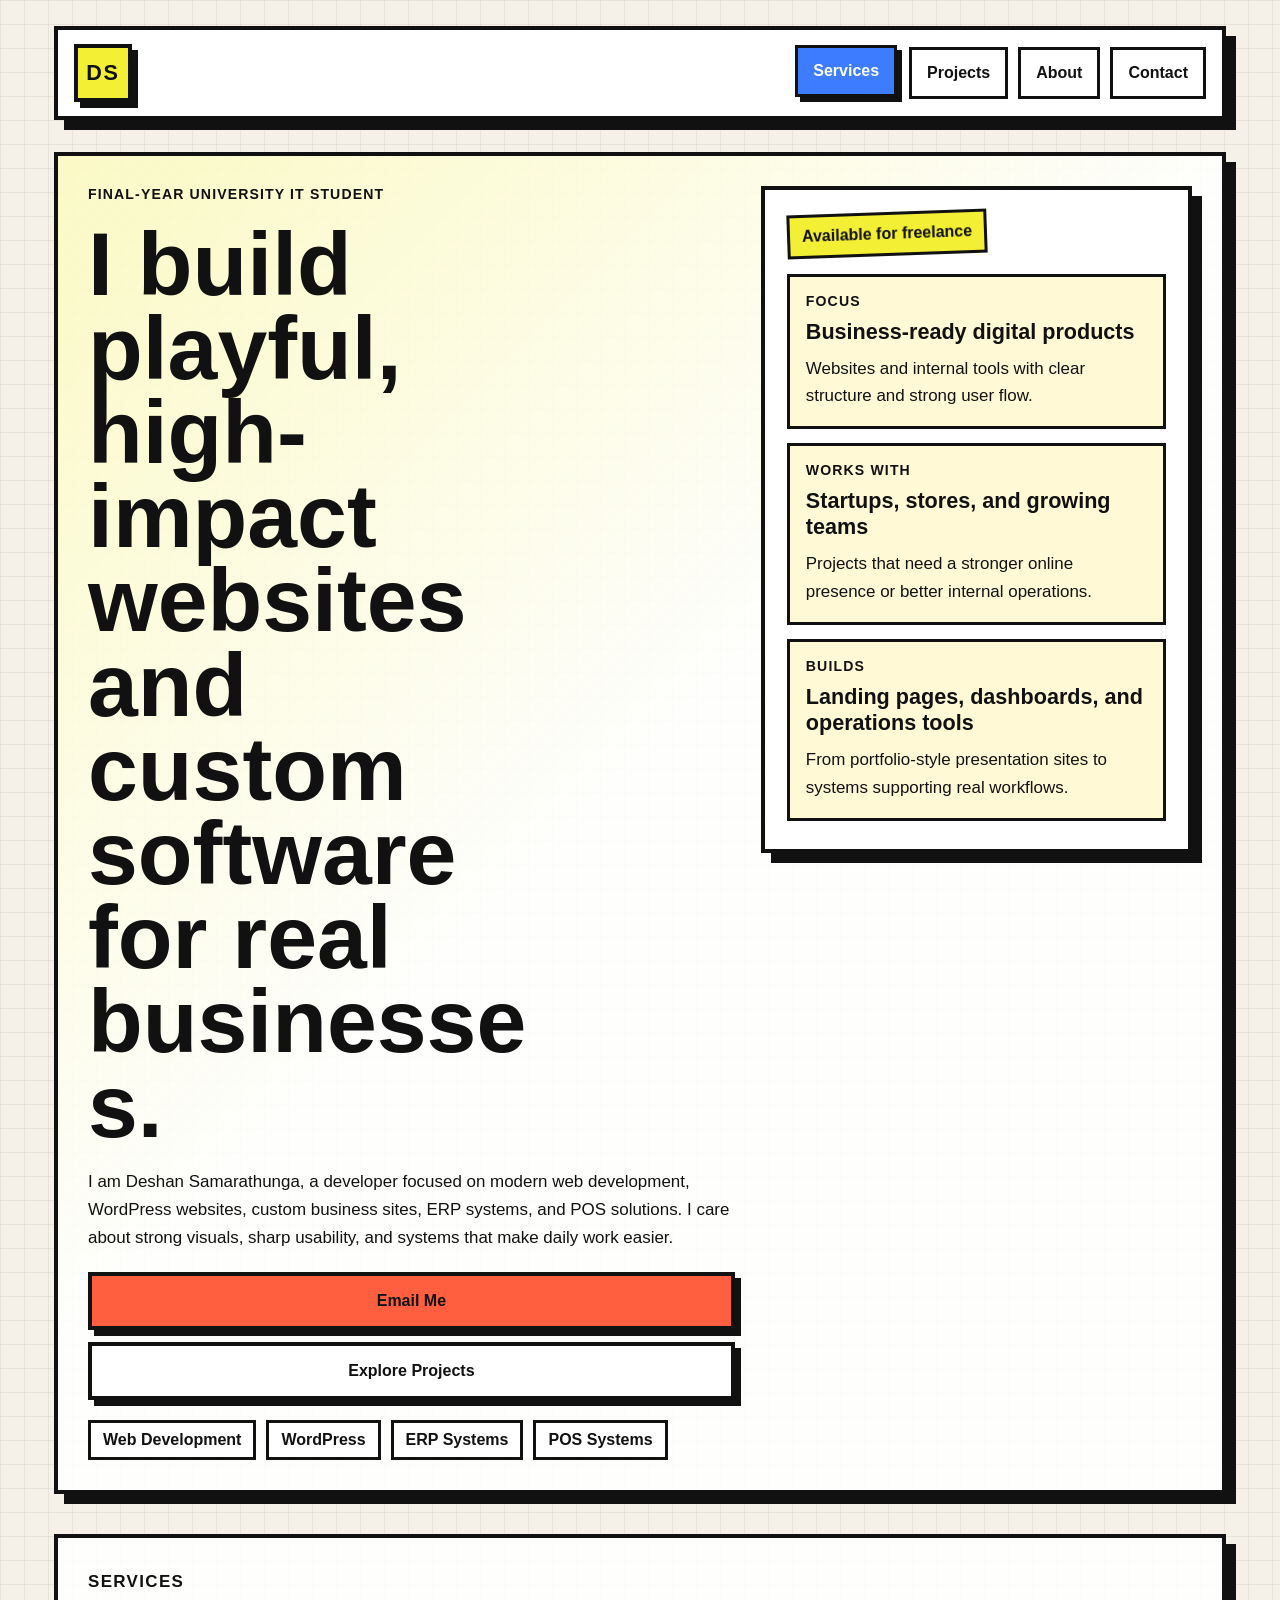
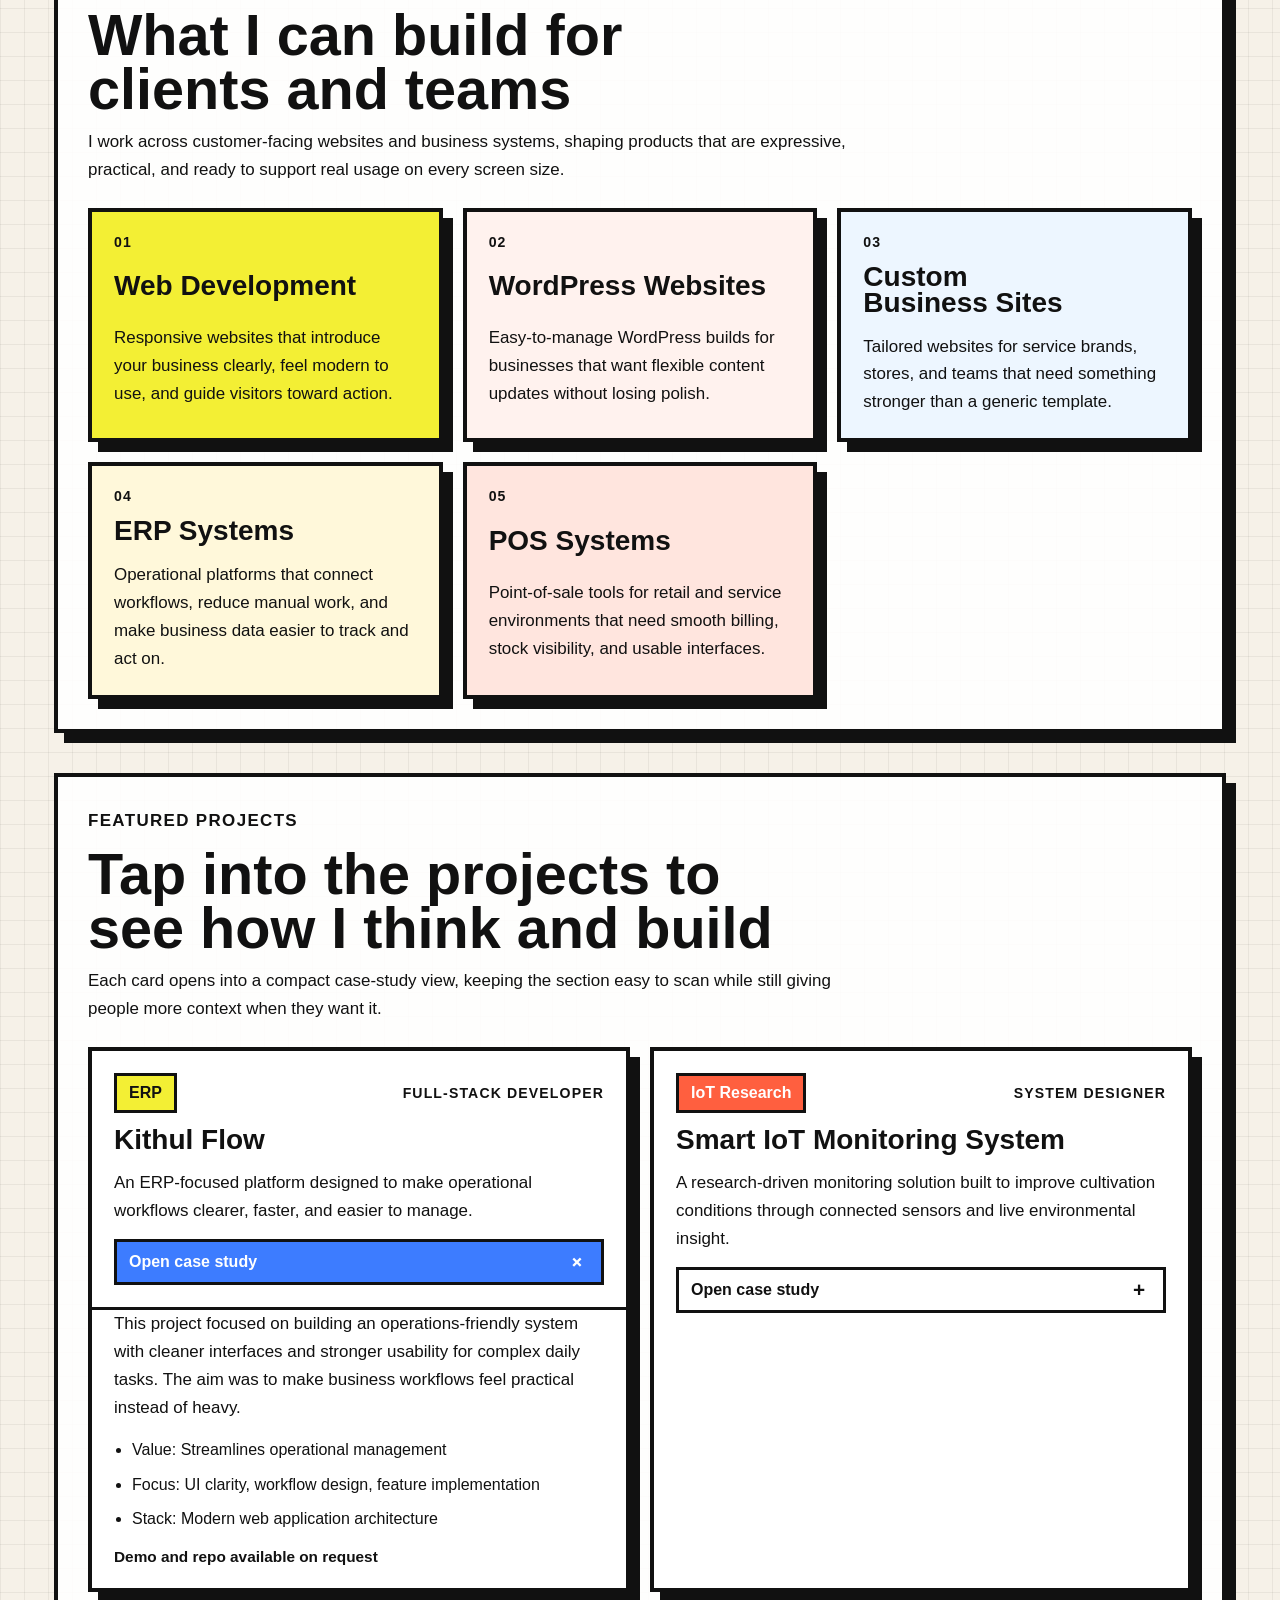
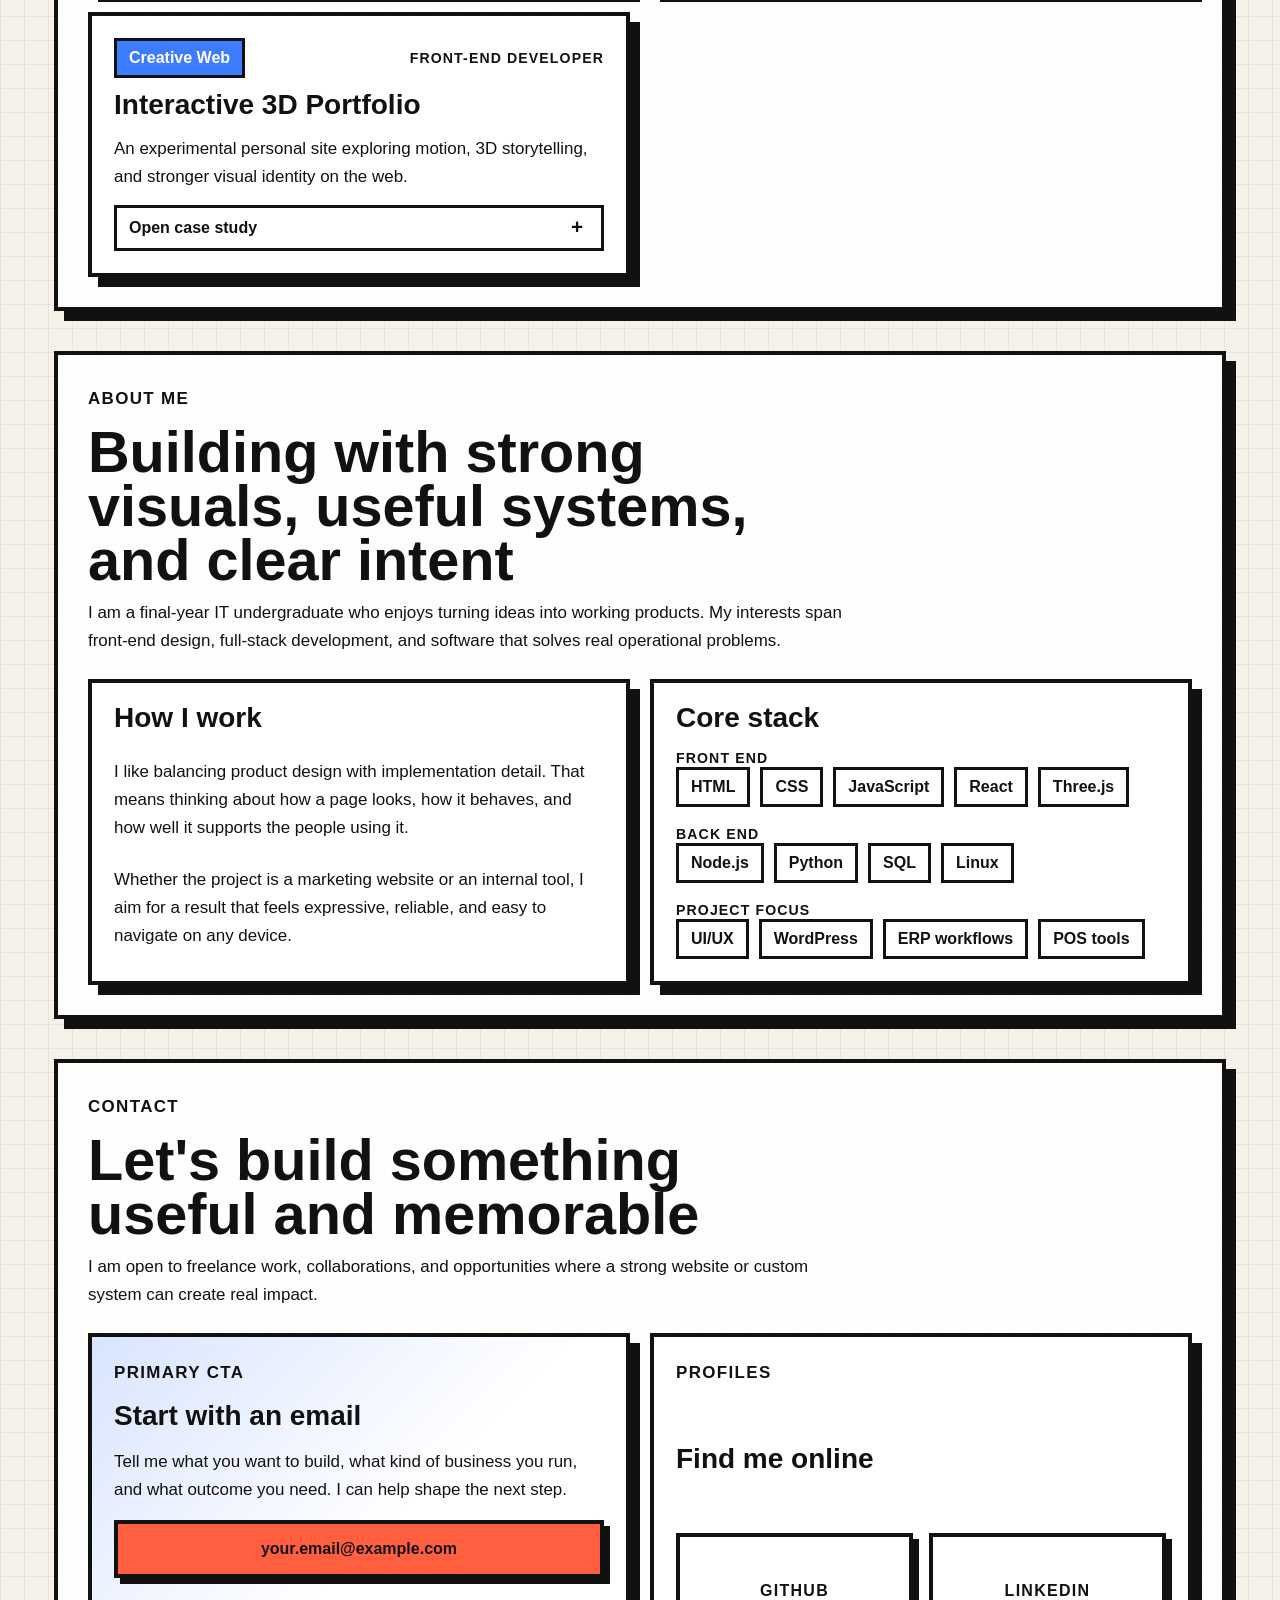
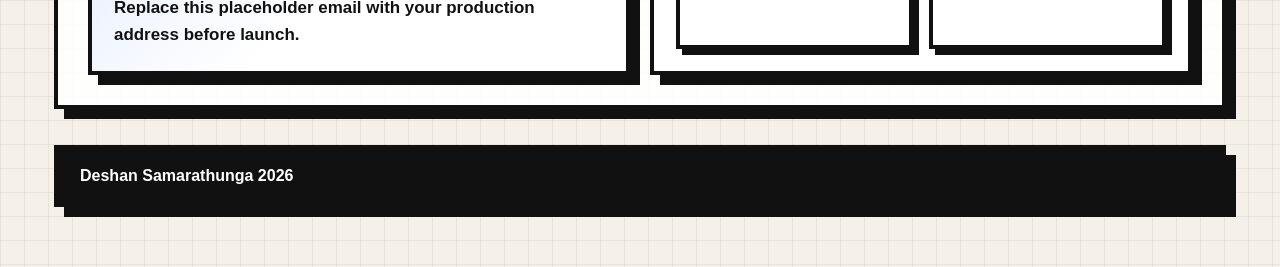
==== commit fd600fc6: "Refactor custom cursor and social buttons Replace the single cursor sprite with separate arrow and h" ====
--- a/index.html
+++ b/index.html
@@ -11,27 +11,6 @@
     <link rel="stylesheet" href="assets/css/style.css">
 </head>
 <body>
-    <svg class="icon-sprite" aria-hidden="true" focusable="false" xmlns="http://www.w3.org/2000/svg">
-        <symbol id="icon-mail" viewBox="0 0 24 24">
-            <path d="M3 6H21V18H3Z" fill="none" stroke="currentColor" stroke-width="2.4" stroke-linejoin="miter"></path>
-            <path d="M4 7L12 13L20 7" fill="none" stroke="currentColor" stroke-width="2.4" stroke-linejoin="miter"></path>
-        </symbol>
-        <symbol id="icon-arrow-diagonal" viewBox="0 0 24 24">
-            <path d="M6 18L18 6" fill="none" stroke="currentColor" stroke-width="2.4" stroke-linecap="square" stroke-linejoin="miter"></path>
-            <path d="M9 6H18V15" fill="none" stroke="currentColor" stroke-width="2.4" stroke-linecap="square" stroke-linejoin="miter"></path>
-        </symbol>
-        <symbol id="icon-github" viewBox="0 0 24 24">
-            <path d="M7 7L9 5H15L17 7H18L20 9V15L16 19H8L4 15V9L6 7Z" fill="none" stroke="currentColor" stroke-width="2.2" stroke-linejoin="miter"></path>
-            <path d="M9.5 11.25H9.6" fill="none" stroke="currentColor" stroke-width="2.4" stroke-linecap="square"></path>
-            <path d="M14.4 11.25H14.5" fill="none" stroke="currentColor" stroke-width="2.4" stroke-linecap="square"></path>
-            <path d="M9.5 14.75C10.3 15.45 11.1 15.8 12 15.8C12.9 15.8 13.7 15.45 14.5 14.75" fill="none" stroke="currentColor" stroke-width="2.2" stroke-linecap="square" stroke-linejoin="miter"></path>
-        </symbol>
-        <symbol id="icon-linkedin" viewBox="0 0 24 24">
-            <path d="M4 9H8V20H4Z" fill="currentColor"></path>
-            <path d="M4 4H8V7H4Z" fill="currentColor"></path>
-            <path d="M10 9H14V10.5C14.7 9.35 15.95 8.7 17.4 8.7C20.1 8.7 21 10.55 21 13.05V20H17V13.9C17 12.5 16.5 11.55 15.15 11.55C13.85 11.55 13 12.5 13 13.95V20H10Z" fill="currentColor"></path>
-        </symbol>
-    </svg>
     <div class="page-shell">
         <header class="site-header">
             <a class="brand-mark" href="#top" aria-label="Go to top" data-cursor="link">DS</a>
@@ -71,11 +50,8 @@
                     <a href="#about" data-cursor="link">About</a>
                     <a href="#contact" data-cursor="link">Contact</a>
                 </nav>
-                <a class="button button-primary drawer-cta link-with-icon" href="mailto:your.email@example.com?subject=Project%20Inquiry" data-cursor="button">
-                    <span class="icon-badge icon-badge-tomato button-icon" aria-hidden="true">
-                        <svg class="icon" aria-hidden="true" focusable="false"><use href="#icon-mail"></use></svg>
-                    </span>
-                    <span>Start a Project</span>
+                <a class="button button-primary drawer-cta" href="mailto:your.email@example.com?subject=Project%20Inquiry" data-cursor="button">
+                    Start a Project
                 </a>
             </div>
         </aside>
@@ -95,17 +71,11 @@
                         sharp usability, and systems that make daily work easier.
                     </p>
                     <div class="hero-actions">
-                        <a class="button button-primary link-with-icon" href="mailto:your.email@example.com?subject=Project%20Inquiry" data-cursor="button">
-                            <span class="icon-badge icon-badge-tomato button-icon" aria-hidden="true">
-                                <svg class="icon" aria-hidden="true" focusable="false"><use href="#icon-mail"></use></svg>
-                            </span>
-                            <span>Email Me</span>
+                        <a class="button button-primary" href="mailto:your.email@example.com?subject=Project%20Inquiry" data-cursor="button">
+                            Email Me
                         </a>
-                        <a class="button button-secondary link-with-icon" href="#projects" data-cursor="button">
-                            <span class="icon-badge icon-badge-acid button-icon" aria-hidden="true">
-                                <svg class="icon" aria-hidden="true" focusable="false"><use href="#icon-arrow-diagonal"></use></svg>
-                            </span>
-                            <span>Explore Projects</span>
+                        <a class="button button-secondary" href="#projects" data-cursor="button">
+                            Explore Projects
                         </a>
                     </div>
                     <div class="hero-badges" aria-label="Key strengths">
@@ -298,11 +268,8 @@
                                 <li>Stack: Three.js, JavaScript, responsive UI patterns</li>
                             </ul>
                             <div class="project-links">
-                                <a class="link-with-icon" href="https://github.com/Deshan-Samarathunga" target="_blank" rel="noreferrer" data-cursor="link">
-                                    <span class="icon-badge icon-badge-acid" aria-hidden="true">
-                                        <svg class="icon" aria-hidden="true" focusable="false"><use href="#icon-github"></use></svg>
-                                    </span>
-                                    <span>GitHub Profile</span>
+                                <a class="social-button social-button--github social-button--compact" href="https://github.com/Deshan-Samarathunga" target="_blank" rel="noreferrer" data-cursor="link">
+                                    <span class="social-button__label">GitHub Profile</span>
                                 </a>
                             </div>
                         </div>
@@ -388,11 +355,8 @@
                             Tell me what you want to build, what kind of business you run,
                             and what outcome you need. I can help shape the next step.
                         </p>
-                        <a class="button button-primary link-with-icon" href="mailto:your.email@example.com?subject=Freelance%20Project%20Inquiry" data-cursor="button">
-                            <span class="icon-badge icon-badge-tomato button-icon" aria-hidden="true">
-                                <svg class="icon" aria-hidden="true" focusable="false"><use href="#icon-mail"></use></svg>
-                            </span>
-                            <span>your.email@example.com</span>
+                        <a class="button button-primary" href="mailto:your.email@example.com?subject=Freelance%20Project%20Inquiry" data-cursor="button">
+                            your.email@example.com
                         </a>
                         <p class="inline-note">
                             Replace this placeholder email with your production address before launch.
@@ -403,17 +367,11 @@
                         <p class="contact-kicker">Profiles</p>
                         <h3>Find me online</h3>
                         <div class="contact-links">
-                            <a class="link-with-icon" href="https://github.com/Deshan-Samarathunga" target="_blank" rel="noreferrer" data-cursor="link">
-                                <span class="icon-badge icon-badge-acid" aria-hidden="true">
-                                    <svg class="icon" aria-hidden="true" focusable="false"><use href="#icon-github"></use></svg>
-                                </span>
-                                <span>GitHub</span>
+                            <a class="social-button social-button--github" href="https://github.com/Deshan-Samarathunga" target="_blank" rel="noreferrer" data-cursor="link">
+                                <span class="social-button__label">GitHub</span>
                             </a>
-                            <a class="link-with-icon" href="https://www.linkedin.com/in/ndeshan-samarathunga" target="_blank" rel="noreferrer" data-cursor="link">
-                                <span class="icon-badge icon-badge-blue" aria-hidden="true">
-                                    <svg class="icon" aria-hidden="true" focusable="false"><use href="#icon-linkedin"></use></svg>
-                                </span>
-                                <span>LinkedIn</span>
+                            <a class="social-button social-button--linkedin" href="https://www.linkedin.com/in/ndeshan-samarathunga" target="_blank" rel="noreferrer" data-cursor="link">
+                                <span class="social-button__label">LinkedIn</span>
                             </a>
                         </div>
                     </article>
@@ -427,7 +385,7 @@
     </div>
 
     <div class="custom-cursor" id="cursor-dot" aria-hidden="true">
-        <svg class="custom-cursor-icon" viewBox="0 0 40 40" xmlns="http://www.w3.org/2000/svg" focusable="false">
+        <svg id="cursor-arrow" class="custom-cursor-arrow" width="40" height="40" viewBox="0 0 40 40" xmlns="http://www.w3.org/2000/svg" focusable="false">
             <path
                 d="M3 3L10 28L15 19L24 30L30 24L19 15L28 10Z"
                 fill="white"
@@ -436,6 +394,16 @@
                 stroke-linejoin="miter"
             ></path>
         </svg>
+        <svg id="cursor-hand" class="custom-cursor-hand" width="40" height="40" viewBox="0 0 40 40" xmlns="http://www.w3.org/2000/svg" focusable="false">
+            <path
+                d="M12 16L12 2L18 2L18 16L24 16L24 18L29 18L29 20L34 20L34 26L26 34L12 34L12 32L2 22L6 18L12 24Z"
+                fill="white"
+                stroke="black"
+                stroke-width="3"
+                stroke-linejoin="miter"
+            ></path>
+            <path d="M18 16L18 28M24 18L24 28M29 20L29 28" fill="none" stroke="black" stroke-width="3"></path>
+        </svg>
     </div>
 
     <script src="assets/js/script.js"></script>
--- a/assets/css/style.css
+++ b/assets/css/style.css
@@ -86,79 +86,99 @@
     will-change: transform, opacity;
     transform-origin: 0 0;
     transform:
-        translate3d(calc(var(--cursor-x) - 3px), calc(var(--cursor-y) - 3px), 0)
+        translate3d(var(--cursor-x), var(--cursor-y), 0)
         scale(var(--cursor-scale));
     transition:
         opacity 160ms ease,
         transform 70ms ease;
 }
 
-.custom-cursor-icon {
+.custom-cursor-arrow,
+.custom-cursor-hand {
     display: block;
-    width: 100%;
-    height: 100%;
+    position: absolute;
+    top: 0;
+    left: 0;
+    width: 40px;
+    height: 40px;
     overflow: visible;
     filter: drop-shadow(4px 4px 0 var(--ink));
 }
 
+.custom-cursor-arrow {
+    transform: translate(-3px, -3px);
+}
+
+.custom-cursor-hand {
+    display: none;
+    transform: translate(-15px, -2px);
+}
+
 .custom-cursor.is-visible {
     opacity: 1;
 }
 
+.custom-cursor.is-hovering .custom-cursor-arrow {
+    display: none;
+}
+
+.custom-cursor.is-hovering .custom-cursor-hand {
+    display: block;
+}
+
 .custom-cursor.is-pressed {
     --cursor-scale: 0.96;
 }
 
-.icon-sprite {
-    position: absolute;
-    width: 0;
-    height: 0;
-    overflow: hidden;
-}
-
-.icon {
-    display: block;
-    width: 18px;
-    height: 18px;
-    flex: 0 0 auto;
-    color: currentColor;
-}
-
-.icon-badge {
+.contact-links .social-button,
+.project-links .social-button {
     display: inline-flex;
     align-items: center;
     justify-content: center;
-    width: 2.35rem;
-    height: 2.35rem;
-    flex: 0 0 auto;
-    border: var(--thin-border);
+    width: 100%;
+    min-height: 74px;
+    padding: 0 22px;
+    border: var(--border);
     background: var(--white);
-    box-shadow: 4px 4px 0 var(--ink);
+    box-shadow: var(--shadow-tight);
     color: var(--ink);
-}
-
-.icon-badge-acid {
-    background: var(--acid);
+    font-weight: 700;
+    letter-spacing: 0.08em;
+    text-transform: uppercase;
+}
+
+.social-button__label {
+    display: inline-flex;
+    align-items: center;
+    justify-content: center;
+    flex: 1 1 auto;
+    padding: 0 20px;
+    line-height: 1;
+}
+
+.social-button--github {
+    background: var(--white);
     color: var(--ink);
 }
 
-.icon-badge-blue {
+.social-button--linkedin {
     background: var(--blue);
-    color: var(--white);
-}
-
-.icon-badge-tomato {
-    background: var(--tomato);
-    color: var(--white);
-}
-
-.link-with-icon {
-    gap: 12px;
-}
-
-.button-icon {
-    width: 2.15rem;
-    height: 2.15rem;
+    color: var(--ink);
+}
+
+.social-button--compact {
+    min-height: 62px;
+}
+
+.project-links .social-button--compact {
+    width: auto;
+    min-height: 62px;
+    padding: 0 18px;
+}
+
+.social-button--compact .social-button__label {
+    padding: 0;
+    font-size: 0.82rem;
 }
 
 img {
@@ -294,6 +314,29 @@
     box-shadow: 5px 5px 0 var(--ink);
 }
 
+.contact-links .social-button:hover,
+.contact-links .social-button:focus-visible,
+.project-links .social-button:hover,
+.project-links .social-button:focus-visible {
+    color: var(--ink);
+    transform: translate(-3px, -3px);
+    box-shadow: 9px 9px 0 var(--ink);
+}
+
+.contact-links .social-button--github:hover,
+.contact-links .social-button--github:focus-visible,
+.project-links .social-button--github:hover,
+.project-links .social-button--github:focus-visible {
+    background: var(--white);
+}
+
+.contact-links .social-button--linkedin:hover,
+.contact-links .social-button--linkedin:focus-visible,
+.project-links .social-button--linkedin:hover,
+.project-links .social-button--linkedin:focus-visible {
+    background: var(--blue);
+}
+
 .nav-toggle {
     display: none;
     align-items: center;
@@ -498,8 +541,11 @@
     align-items: flex-start;
 }
 
-.link-with-icon > span:last-child {
-    line-height: 1.2;
+.contact-links {
+    display: grid;
+    grid-template-columns: repeat(auto-fit, minmax(220px, 1fr));
+    gap: 16px;
+    align-items: stretch;
 }
 
 .hero-badges span,
@@ -986,7 +1032,8 @@
     }
 
     .custom-cursor,
-    .custom-cursor-icon {
+    .custom-cursor-arrow,
+    .custom-cursor-hand {
         transition-duration: 0.01ms !important;
     }
 }
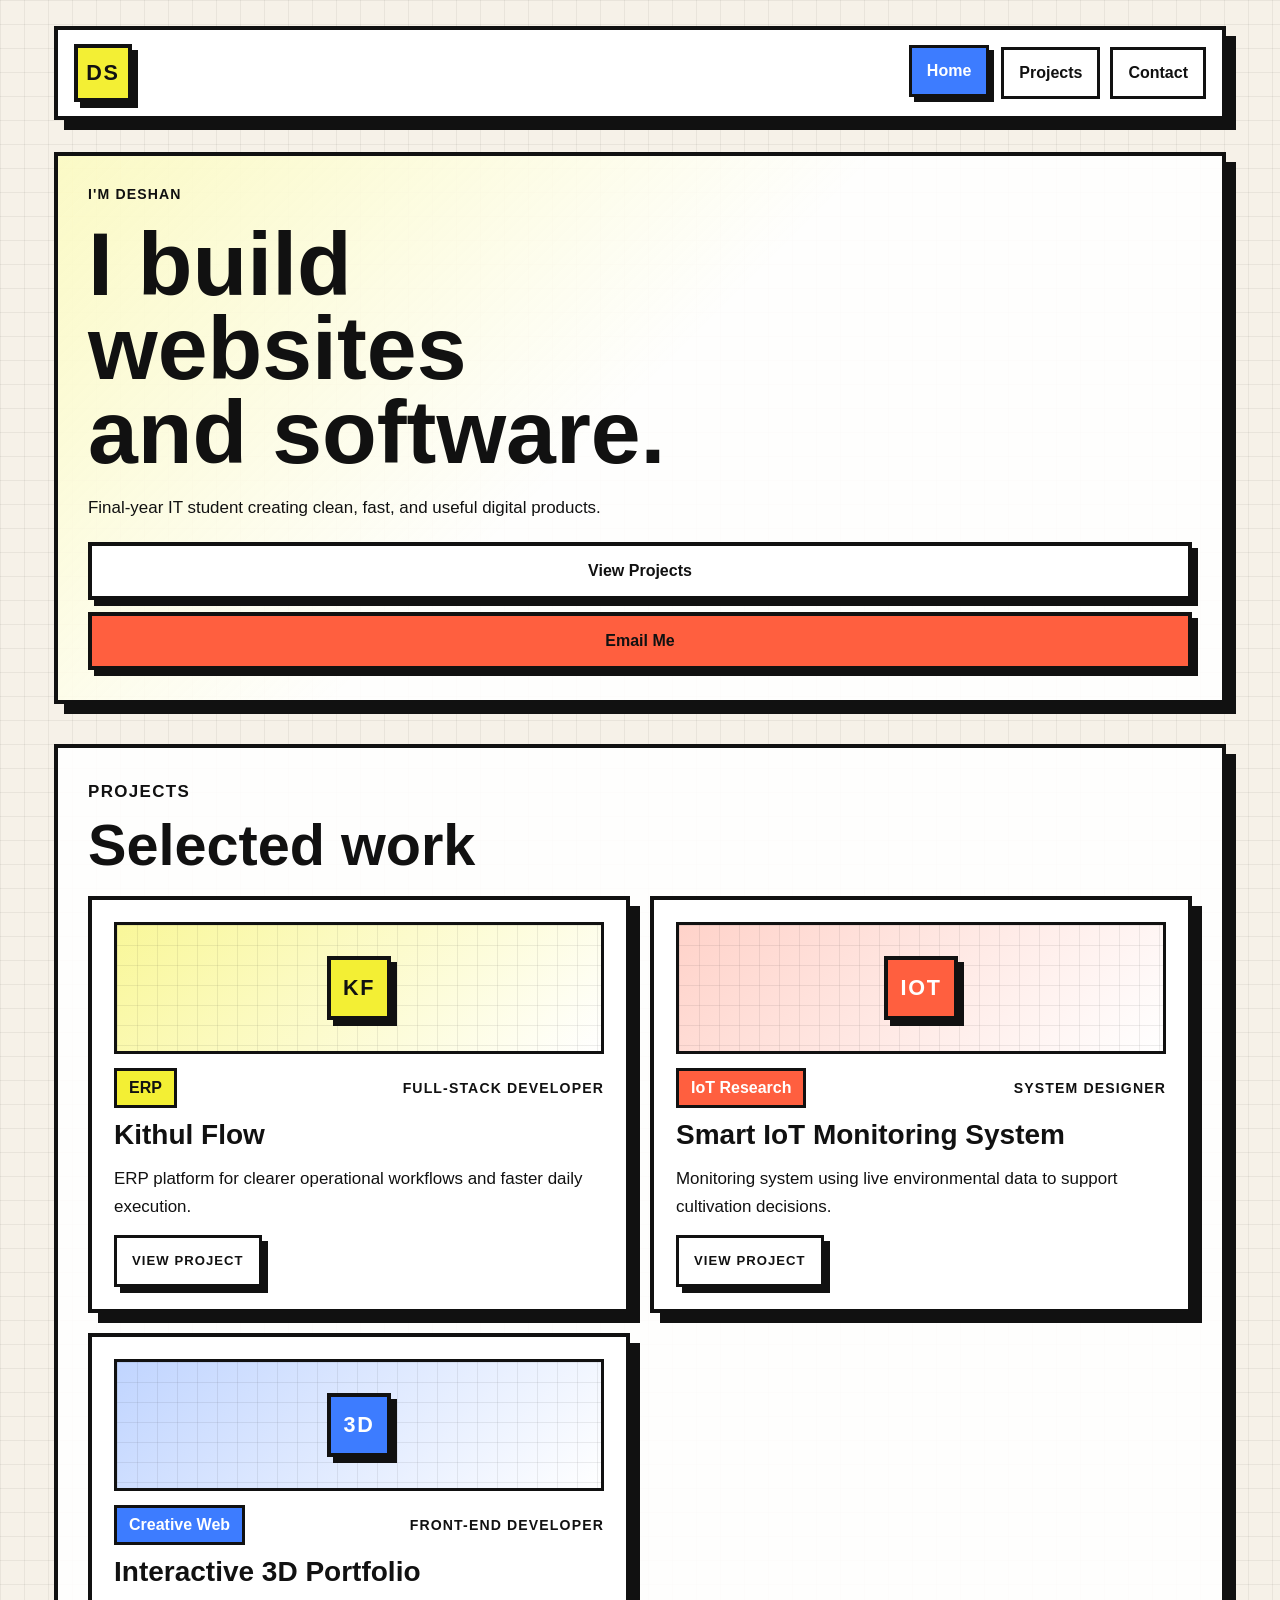
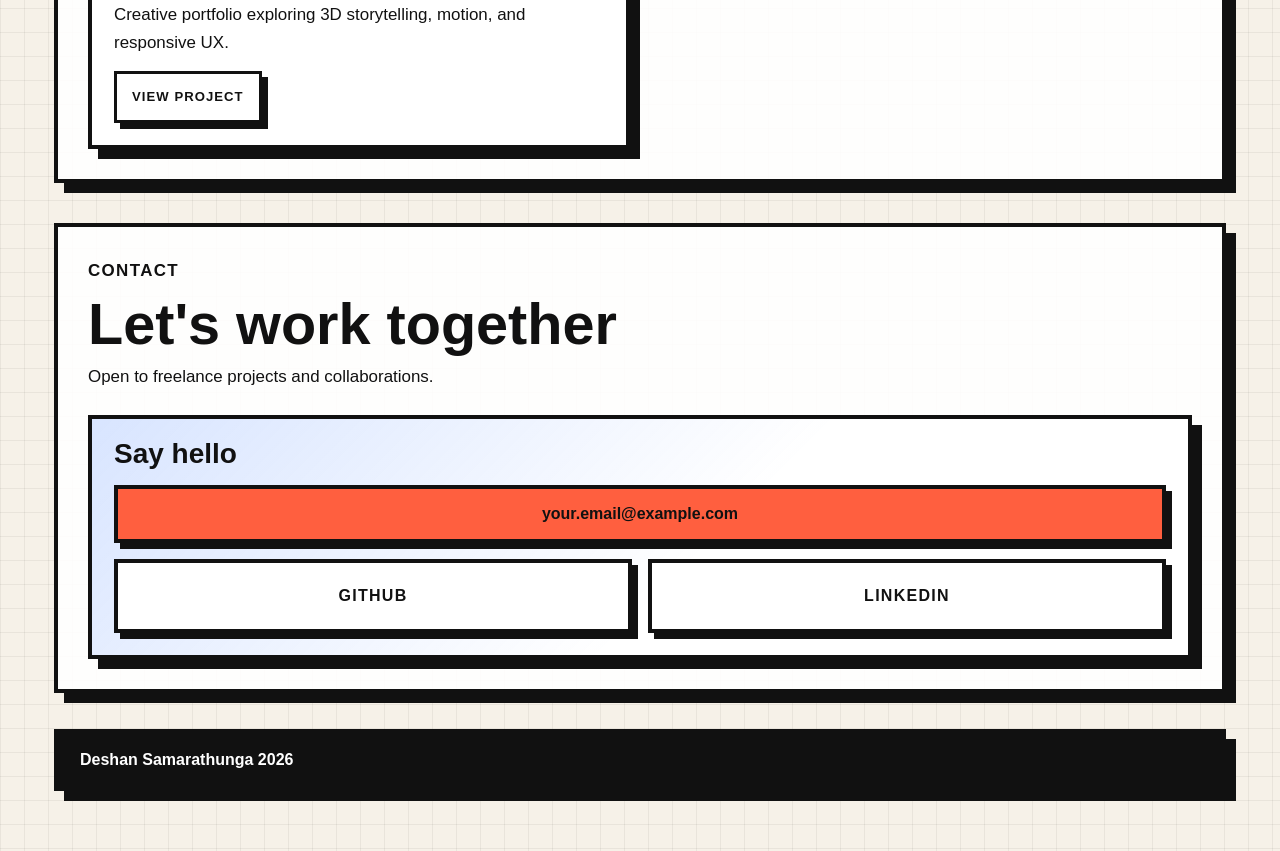
==== commit 2d0e38fe: "Add new project case studies: Interactive 3D Portfolio, Kithul Flow, and Smart IoT Monitoring System" ====
--- a/index.html
+++ b/index.html
@@ -5,20 +5,28 @@
     <meta name="viewport" content="width=device-width, initial-scale=1.0">
     <meta
         name="description"
-        content="Deshan Samarathunga is a final-year IT student building bold websites, WordPress experiences, and custom business systems including ERP and POS solutions."
+        content="Deshan Samarathunga is a developer building websites and custom software."
     >
     <title>Deshan Samarathunga | Developer Portfolio</title>
+    <link rel="apple-touch-icon" sizes="180x180" href="/apple-touch-icon.png?v=1">
+    <link rel="icon" type="image/png" sizes="32x32" href="/favicon-32x32.png?v=1">
+    <link rel="icon" type="image/png" sizes="16x16" href="/favicon-16x16.png?v=1">
+    <link rel="shortcut icon" href="/favicon.ico?v=1">
+    <link id="favicon-dynamic" rel="icon" type="image/svg+xml" sizes="any" href="/favicon.svg?v=1">
     <link rel="stylesheet" href="assets/css/style.css">
 </head>
-<body>
+<body class="is-loading">
+    <div id="page-preloader" class="page-preloader" role="status" aria-live="polite" aria-label="Loading portfolio">
+        <span class="preloader-line" aria-hidden="true"></span>
+    </div>
+
     <div class="page-shell">
         <header class="site-header">
             <a class="brand-mark" href="#top" aria-label="Go to top" data-cursor="link">DS</a>
 
             <nav class="site-nav" aria-label="Primary">
-                <a href="#services" data-cursor="link">Services</a>
+                <a href="#top" data-cursor="link">Home</a>
                 <a href="#projects" data-cursor="link">Projects</a>
-                <a href="#about" data-cursor="link">About</a>
                 <a href="#contact" data-cursor="link">Contact</a>
             </nav>
 
@@ -45,13 +53,12 @@
             <div class="nav-drawer-panel">
                 <p class="drawer-kicker">Move through the portfolio</p>
                 <nav class="drawer-nav" aria-label="Mobile primary">
-                    <a href="#services" data-cursor="link">Services</a>
+                    <a href="#top" data-cursor="link">Home</a>
                     <a href="#projects" data-cursor="link">Projects</a>
-                    <a href="#about" data-cursor="link">About</a>
                     <a href="#contact" data-cursor="link">Contact</a>
                 </nav>
                 <a class="button button-primary drawer-cta" href="mailto:your.email@example.com?subject=Project%20Inquiry" data-cursor="button">
-                    Start a Project
+                    Email Me
                 </a>
             </div>
         </aside>
@@ -59,313 +66,127 @@
         <main id="top">
             <section class="hero section-block" id="hero">
                 <div class="hero-copy reveal">
-                    <p class="eyebrow">Final-Year University IT Student</p>
-                    <h1>
-                        I build playful, high-impact websites and custom software
-                        for real businesses.
-                    </h1>
+                    <p class="eyebrow">I&apos;m Deshan</p>
+                    <h1>I build websites and software.</h1>
                     <p class="hero-text">
-                        I am Deshan Samarathunga, a developer focused on modern web
-                        development, WordPress websites, custom business sites,
-                        ERP systems, and POS solutions. I care about strong visuals,
-                        sharp usability, and systems that make daily work easier.
+                        Final-year IT student creating clean, fast, and useful digital products.
                     </p>
                     <div class="hero-actions">
+                        <a class="button button-secondary" href="#projects" data-cursor="button">
+                            View Projects
+                        </a>
                         <a class="button button-primary" href="mailto:your.email@example.com?subject=Project%20Inquiry" data-cursor="button">
                             Email Me
                         </a>
-                        <a class="button button-secondary" href="#projects" data-cursor="button">
-                            Explore Projects
-                        </a>
                     </div>
-                    <div class="hero-badges" aria-label="Key strengths">
-                        <span>Web Development</span>
-                        <span>WordPress</span>
-                        <span>ERP Systems</span>
-                        <span>POS Systems</span>
-                    </div>
-                </div>
-
-                <aside class="hero-panel brutal-card reveal" aria-label="Quick profile">
-                    <div class="panel-sticker sticker-yellow">Available for freelance</div>
-                    <div class="hero-stat-grid" role="list">
-                        <article class="hero-stat" role="listitem">
-                            <span class="stat-label">Focus</span>
-                            <strong>Business-ready digital products</strong>
-                            <p>Websites and internal tools with clear structure and strong user flow.</p>
-                        </article>
-                        <article class="hero-stat" role="listitem">
-                            <span class="stat-label">Works With</span>
-                            <strong>Startups, stores, and growing teams</strong>
-                            <p>Projects that need a stronger online presence or better internal operations.</p>
-                        </article>
-                        <article class="hero-stat" role="listitem">
-                            <span class="stat-label">Builds</span>
-                            <strong>Landing pages, dashboards, and operations tools</strong>
-                            <p>From portfolio-style presentation sites to systems supporting real workflows.</p>
-                        </article>
-                    </div>
-                </aside>
-            </section>
-
-            <section class="section-block" id="services">
-                <div class="section-heading reveal">
-                    <p class="eyebrow">Services</p>
-                    <h2>What I can build for clients and teams</h2>
-                    <p>
-                        I work across customer-facing websites and business systems,
-                        shaping products that are expressive, practical, and ready to
-                        support real usage on every screen size.
-                    </p>
-                </div>
-
-                <div class="card-grid services-grid">
-                    <article class="brutal-card service-card reveal" data-cursor="card">
-                        <span class="service-index">01</span>
-                        <h3>Web Development</h3>
-                        <p>
-                            Responsive websites that introduce your business clearly,
-                            feel modern to use, and guide visitors toward action.
-                        </p>
-                    </article>
-                    <article class="brutal-card service-card reveal" data-cursor="card">
-                        <span class="service-index">02</span>
-                        <h3>WordPress Websites</h3>
-                        <p>
-                            Easy-to-manage WordPress builds for businesses that want
-                            flexible content updates without losing polish.
-                        </p>
-                    </article>
-                    <article class="brutal-card service-card reveal" data-cursor="card">
-                        <span class="service-index">03</span>
-                        <h3>Custom Business Sites</h3>
-                        <p>
-                            Tailored websites for service brands, stores, and teams
-                            that need something stronger than a generic template.
-                        </p>
-                    </article>
-                    <article class="brutal-card service-card reveal" data-cursor="card">
-                        <span class="service-index">04</span>
-                        <h3>ERP Systems</h3>
-                        <p>
-                            Operational platforms that connect workflows, reduce manual
-                            work, and make business data easier to track and act on.
-                        </p>
-                    </article>
-                    <article class="brutal-card service-card reveal" data-cursor="card">
-                        <span class="service-index">05</span>
-                        <h3>POS Systems</h3>
-                        <p>
-                            Point-of-sale tools for retail and service environments that
-                            need smooth billing, stock visibility, and usable interfaces.
-                        </p>
-                    </article>
                 </div>
             </section>
 
             <section class="section-block" id="projects">
                 <div class="section-heading reveal">
-                    <p class="eyebrow">Featured Projects</p>
-                    <h2>Tap into the projects to see how I think and build</h2>
-                    <p>
-                        Each card opens into a compact case-study view, keeping the section
-                        easy to scan while still giving people more context when they want it.
-                    </p>
-                </div>
-
-                <div class="card-grid project-grid">
-                    <details class="brutal-card project-card reveal" open>
-                        <summary data-cursor="card">
-                            <div class="project-topline">
-                                <span class="project-tag">ERP</span>
-                                <span class="project-role">Full-stack developer</span>
-                            </div>
-                            <h3>Kithul Flow</h3>
-                            <p class="project-summary">
-                                An ERP-focused platform designed to make operational workflows
-                                clearer, faster, and easier to manage.
-                            </p>
-                            <span class="project-toggle-label">
-                                <span>Open case study</span>
-                                <span class="project-toggle-icon" aria-hidden="true">+</span>
-                            </span>
-                        </summary>
-                        <div class="project-details">
-                            <p>
-                                This project focused on building an operations-friendly system
-                                with cleaner interfaces and stronger usability for complex daily tasks.
-                                The aim was to make business workflows feel practical instead of heavy.
-                            </p>
-                            <ul class="project-meta" aria-label="Kithul Flow details">
-                                <li>Value: Streamlines operational management</li>
-                                <li>Focus: UI clarity, workflow design, feature implementation</li>
-                                <li>Stack: Modern web application architecture</li>
-                            </ul>
-                            <div class="project-links">
-                                <span class="inline-note">Demo and repo available on request</span>
-                            </div>
+                    <p class="eyebrow">Projects</p>
+                    <h2>Selected work</h2>
+                </div>
+
+                <div class="projects-showcase reveal" id="projectsShowcase">
+                    <div class="projects-viewport" id="projectsViewport">
+                        <div class="projects-track project-grid" id="projectsTrack">
+                            <article class="brutal-card project-card project-slide" data-cursor="card" data-project-index="0">
+                                <div class="project-media project-media--kithul" aria-hidden="true">
+                                    <span>KF</span>
+                                </div>
+                                <div class="project-topline">
+                                    <span class="project-tag">ERP</span>
+                                    <span class="project-role">Full-stack developer</span>
+                                </div>
+                                <h3>Kithul Flow</h3>
+                                <p class="project-summary">
+                                    ERP platform for clearer operational workflows and faster daily execution.
+                                </p>
+                                <div class="project-links">
+                                    <a class="project-page-link" href="/projects/kithul-flow.html" data-cursor="link">View project</a>
+                                </div>
+                            </article>
+
+                            <article class="brutal-card project-card project-slide" data-cursor="card" data-project-index="1">
+                                <div class="project-media project-media--iot" aria-hidden="true">
+                                    <span>IOT</span>
+                                </div>
+                                <div class="project-topline">
+                                    <span class="project-tag project-tag-alt">IoT Research</span>
+                                    <span class="project-role">System designer</span>
+                                </div>
+                                <h3>Smart IoT Monitoring System</h3>
+                                <p class="project-summary">
+                                    Monitoring system using live environmental data to support cultivation decisions.
+                                </p>
+                                <div class="project-links">
+                                    <a class="project-page-link" href="/projects/smart-iot-monitoring.html" data-cursor="link">View project</a>
+                                </div>
+                            </article>
+
+                            <article class="brutal-card project-card project-slide" data-cursor="card" data-project-index="2">
+                                <div class="project-media project-media--creative" aria-hidden="true">
+                                    <span>3D</span>
+                                </div>
+                                <div class="project-topline">
+                                    <span class="project-tag project-tag-blue">Creative Web</span>
+                                    <span class="project-role">Front-end developer</span>
+                                </div>
+                                <h3>Interactive 3D Portfolio</h3>
+                                <p class="project-summary">
+                                    Creative portfolio exploring 3D storytelling, motion, and responsive UX.
+                                </p>
+                                <div class="project-links">
+                                    <a class="project-page-link" href="/projects/interactive-3d-portfolio.html" data-cursor="link">View project</a>
+                                </div>
+                            </article>
                         </div>
-                    </details>
-
-                    <details class="brutal-card project-card reveal">
-                        <summary data-cursor="card">
-                            <div class="project-topline">
-                                <span class="project-tag project-tag-alt">IoT Research</span>
-                                <span class="project-role">System designer</span>
-                            </div>
-                            <h3>Smart IoT Monitoring System</h3>
-                            <p class="project-summary">
-                                A research-driven monitoring solution built to improve cultivation
-                                conditions through connected sensors and live environmental insight.
-                            </p>
-                            <span class="project-toggle-label">
-                                <span>Open case study</span>
-                                <span class="project-toggle-icon" aria-hidden="true">+</span>
-                            </span>
-                        </summary>
-                        <div class="project-details">
-                            <p>
-                                The system explored how IoT hardware and monitoring logic could support
-                                better environmental control for oyster mushroom cultivation and provide
-                                clearer data for decision-making.
-                            </p>
-                            <ul class="project-meta" aria-label="Smart IoT Monitoring System details">
-                                <li>Value: Supports optimized cultivation decisions</li>
-                                <li>Focus: Data-driven monitoring and environmental control</li>
-                                <li>Stack: IoT hardware, monitoring logic, dashboard concepts</li>
-                            </ul>
-                            <div class="project-links">
-                                <span class="inline-note">Case study available on request</span>
-                            </div>
+                    </div>
+
+                    <div class="projects-controls" aria-label="Project carousel controls">
+                        <button
+                            class="projects-arrow projects-arrow--prev"
+                            type="button"
+                            aria-label="Previous project"
+                            aria-controls="projectsTrack"
+                            data-projects-prev
+                            data-cursor="button"
+                        >
+                            Prev
+                        </button>
+                        <div class="projects-dots" aria-label="Project slide indicators">
+                            <button class="projects-dot is-active" type="button" aria-label="Go to Kithul Flow project" aria-controls="projectsTrack" aria-current="true" data-projects-dot="0" data-cursor="button"></button>
+                            <button class="projects-dot" type="button" aria-label="Go to Smart IoT Monitoring System project" aria-controls="projectsTrack" data-projects-dot="1" data-cursor="button"></button>
+                            <button class="projects-dot" type="button" aria-label="Go to Interactive 3D Portfolio project" aria-controls="projectsTrack" data-projects-dot="2" data-cursor="button"></button>
                         </div>
-                    </details>
-
-                    <details class="brutal-card project-card reveal">
-                        <summary data-cursor="card">
-                            <div class="project-topline">
-                                <span class="project-tag project-tag-blue">Creative Web</span>
-                                <span class="project-role">Front-end developer</span>
-                            </div>
-                            <h3>Interactive 3D Portfolio</h3>
-                            <p class="project-summary">
-                                An experimental personal site exploring motion, 3D storytelling,
-                                and stronger visual identity on the web.
-                            </p>
-                            <span class="project-toggle-label">
-                                <span>Open case study</span>
-                                <span class="project-toggle-icon" aria-hidden="true">+</span>
-                            </span>
-                        </summary>
-                        <div class="project-details">
-                            <p>
-                                This project pushed into more immersive front-end ideas while staying focused
-                                on usability. It shows how visual storytelling can create a memorable digital
-                                identity without making the experience confusing.
-                            </p>
-                            <ul class="project-meta" aria-label="Interactive 3D Portfolio details">
-                                <li>Value: Demonstrates creative front-end thinking</li>
-                                <li>Focus: Smooth interactions and visual storytelling</li>
-                                <li>Stack: Three.js, JavaScript, responsive UI patterns</li>
-                            </ul>
-                            <div class="project-links">
-                                <a class="social-button social-button--github social-button--compact" href="https://github.com/Deshan-Samarathunga" target="_blank" rel="noreferrer" data-cursor="link">
-                                    <span class="social-button__label">GitHub Profile</span>
-                                </a>
-                            </div>
-                        </div>
-                    </details>
-                </div>
-            </section>
-
-            <section class="section-block" id="about">
-                <div class="section-heading reveal">
-                    <p class="eyebrow">About Me</p>
-                    <h2>Building with strong visuals, useful systems, and clear intent</h2>
-                    <p>
-                        I am a final-year IT undergraduate who enjoys turning ideas into working
-                        products. My interests span front-end design, full-stack development, and
-                        software that solves real operational problems.
-                    </p>
-                </div>
-
-                <div class="about-layout">
-                    <article class="brutal-card about-card reveal">
-                        <h3>How I work</h3>
-                        <p>
-                            I like balancing product design with implementation detail. That means thinking
-                            about how a page looks, how it behaves, and how well it supports the people using it.
-                        </p>
-                        <p>
-                            Whether the project is a marketing website or an internal tool, I aim for a result
-                            that feels expressive, reliable, and easy to navigate on any device.
-                        </p>
-                    </article>
-
-                    <article class="brutal-card skills-card reveal">
-                        <h3>Core stack</h3>
-                        <div class="skill-groups">
-                            <div>
-                                <span class="skill-group-title">Front end</span>
-                                <div class="skill-list">
-                                    <span>HTML</span>
-                                    <span>CSS</span>
-                                    <span>JavaScript</span>
-                                    <span>React</span>
-                                    <span>Three.js</span>
-                                </div>
-                            </div>
-                            <div>
-                                <span class="skill-group-title">Back end</span>
-                                <div class="skill-list">
-                                    <span>Node.js</span>
-                                    <span>Python</span>
-                                    <span>SQL</span>
-                                    <span>Linux</span>
-                                </div>
-                            </div>
-                            <div>
-                                <span class="skill-group-title">Project focus</span>
-                                <div class="skill-list">
-                                    <span>UI/UX</span>
-                                    <span>WordPress</span>
-                                    <span>ERP workflows</span>
-                                    <span>POS tools</span>
-                                </div>
-                            </div>
-                        </div>
-                    </article>
+                        <button
+                            class="projects-arrow projects-arrow--next"
+                            type="button"
+                            aria-label="Next project"
+                            aria-controls="projectsTrack"
+                            data-projects-next
+                            data-cursor="button"
+                        >
+                            Next
+                        </button>
+                    </div>
                 </div>
             </section>
 
             <section class="section-block" id="contact">
                 <div class="section-heading reveal">
                     <p class="eyebrow">Contact</p>
-                    <h2>Let&apos;s build something useful and memorable</h2>
-                    <p>
-                        I am open to freelance work, collaborations, and opportunities where
-                        a strong website or custom system can create real impact.
-                    </p>
-                </div>
-
-                <div class="contact-layout">
+                    <h2>Let&apos;s work together</h2>
+                    <p>Open to freelance projects and collaborations.</p>
+                </div>
+
+                <div class="contact-layout contact-layout-single">
                     <article class="brutal-card contact-card contact-card-primary reveal">
-                        <p class="contact-kicker">Primary CTA</p>
-                        <h3>Start with an email</h3>
-                        <p>
-                            Tell me what you want to build, what kind of business you run,
-                            and what outcome you need. I can help shape the next step.
-                        </p>
+                        <h3>Say hello</h3>
                         <a class="button button-primary" href="mailto:your.email@example.com?subject=Freelance%20Project%20Inquiry" data-cursor="button">
                             your.email@example.com
                         </a>
-                        <p class="inline-note">
-                            Replace this placeholder email with your production address before launch.
-                        </p>
-                    </article>
-
-                    <article class="brutal-card contact-card reveal">
-                        <p class="contact-kicker">Profiles</p>
-                        <h3>Find me online</h3>
                         <div class="contact-links">
                             <a class="social-button social-button--github" href="https://github.com/Deshan-Samarathunga" target="_blank" rel="noreferrer" data-cursor="link">
                                 <span class="social-button__label">GitHub</span>
--- a/assets/css/style.css
+++ b/assets/css/style.css
@@ -66,8 +66,57 @@
     background-size: 24px 24px;
 }
 
-body.nav-open {
+body.nav-open,
+body.is-loading {
     overflow: hidden;
+}
+
+body.is-loading .page-shell,
+body.is-loading .custom-cursor {
+    pointer-events: none;
+}
+
+.page-preloader {
+    position: fixed;
+    top: 0;
+    left: 0;
+    right: 0;
+    height: 14px;
+    z-index: 12000;
+    pointer-events: none;
+    transition:
+        opacity 220ms ease,
+        visibility 220ms ease;
+}
+
+.preloader-line {
+    display: block;
+    width: 100%;
+    height: 10px;
+    border-bottom: var(--thin-border);
+    background: var(--acid);
+    transform-origin: left center;
+    animation: preloader-line-load 900ms ease-in-out infinite;
+    box-shadow: 3px 3px 0 var(--ink);
+}
+
+@keyframes preloader-line-load {
+    0% {
+        transform: scaleX(0.1);
+    }
+
+    50% {
+        transform: scaleX(0.72);
+    }
+
+    100% {
+        transform: scaleX(0.2);
+    }
+}
+
+body.is-loaded .page-preloader {
+    opacity: 0;
+    visibility: hidden;
 }
 
 .custom-cursor {
@@ -480,7 +529,7 @@
 }
 
 .hero h1 {
-    max-width: 9ch;
+    max-width: 12ch;
     font-size: clamp(2.6rem, 9vw, 5.6rem);
     hyphens: auto;
 }
@@ -539,6 +588,29 @@
 
 .project-links {
     align-items: flex-start;
+}
+
+.project-page-link {
+    display: inline-flex;
+    align-items: center;
+    justify-content: center;
+    min-height: 62px;
+    padding: 12px 18px;
+    border: var(--border);
+    background: var(--acid);
+    box-shadow: var(--shadow-tight);
+    font-size: 0.82rem;
+    font-weight: 700;
+    letter-spacing: 0.08em;
+    text-transform: uppercase;
+}
+
+.project-page-link:hover,
+.project-page-link:focus-visible {
+    background: var(--blue);
+    color: var(--white);
+    transform: translate(-3px, -3px);
+    box-shadow: 9px 9px 0 var(--ink);
 }
 
 .contact-links {
@@ -687,26 +759,37 @@
     grid-template-columns: 1fr;
 }
 
+.projects-showcase {
+    display: grid;
+    gap: 14px;
+}
+
+.projects-viewport {
+    overflow: hidden;
+}
+
+.projects-track {
+    display: flex;
+    gap: 0;
+    transition: transform 320ms cubic-bezier(0.22, 1, 0.36, 1);
+    will-change: transform;
+}
+
+.project-slide {
+    flex: 0 0 100%;
+    min-width: 100%;
+}
+
 .project-card {
-    padding: 0;
-    overflow: hidden;
-}
-
-.project-card summary {
     display: grid;
     gap: 14px;
     padding: var(--surface-padding);
-    list-style: none;
-    cursor: pointer;
-}
-
-.project-card summary::-webkit-details-marker {
-    display: none;
-}
-
-.project-card summary:hover,
-.project-card summary:focus-visible {
-    background: rgba(243, 239, 52, 0.18);
+}
+
+.project-card:hover,
+.project-card:focus-within {
+    transform: translate(-3px, -3px);
+    box-shadow: 9px 9px 0 var(--ink);
 }
 
 .project-topline {
@@ -731,48 +814,223 @@
     color: var(--white);
 }
 
-.project-toggle-label {
-    justify-content: space-between;
-    width: 100%;
-}
-
-.project-toggle-icon {
+.project-media {
+    position: relative;
+    display: grid;
+    place-items: center;
+    min-height: 132px;
+    border: var(--thin-border);
+    background: var(--white);
+    overflow: hidden;
+}
+
+.project-media::before {
+    content: "";
+    position: absolute;
+    inset: 0;
+    background:
+        linear-gradient(90deg, rgba(17, 17, 17, 0.12) 1px, transparent 1px),
+        linear-gradient(rgba(17, 17, 17, 0.12) 1px, transparent 1px);
+    background-size: 20px 20px;
+    opacity: 0.6;
+}
+
+.project-media span {
+    position: relative;
+    z-index: 1;
     display: inline-flex;
     align-items: center;
     justify-content: center;
-    width: 24px;
-    height: 24px;
-    font-size: 1.3rem;
-    line-height: 1;
-}
-
-.project-card[open] .project-toggle-label {
+    min-width: 64px;
+    min-height: 64px;
+    padding: 8px 12px;
+    border: var(--border);
+    background: var(--white);
+    box-shadow: var(--shadow-tight);
+    font-family: var(--font-display);
+    font-size: 1.35rem;
+    font-weight: 700;
+    letter-spacing: 0.08em;
+    text-transform: uppercase;
+}
+
+.project-media--kithul {
+    background:
+        linear-gradient(135deg, rgba(243, 239, 52, 0.5), rgba(255, 255, 255, 0.94)),
+        var(--white);
+}
+
+.project-media--kithul span {
+    background: var(--acid);
+}
+
+.project-media--iot {
+    background:
+        linear-gradient(135deg, rgba(255, 95, 63, 0.28), rgba(255, 255, 255, 0.94)),
+        var(--white);
+}
+
+.project-media--iot span {
+    background: var(--tomato);
+    color: var(--white);
+}
+
+.project-media--creative {
+    background:
+        linear-gradient(135deg, rgba(61, 124, 255, 0.32), rgba(255, 255, 255, 0.94)),
+        var(--white);
+}
+
+.project-media--creative span {
     background: var(--blue);
     color: var(--white);
 }
 
-.project-card[open] .project-toggle-icon {
-    transform: rotate(45deg);
-}
-
-.project-details {
+.projects-controls {
+    display: flex;
+    align-items: center;
+    justify-content: space-between;
+    gap: 10px;
+}
+
+.projects-arrow {
+    display: inline-flex;
+    align-items: center;
+    justify-content: center;
+    min-height: 52px;
+    padding: 10px 14px;
+    border: var(--thin-border);
+    background: var(--white);
+    box-shadow: var(--shadow-tight);
+    font-weight: 700;
+    letter-spacing: 0.08em;
+    text-transform: uppercase;
+}
+
+.projects-arrow:hover,
+.projects-arrow:focus-visible {
+    transform: translate(-2px, -2px);
+    box-shadow: 8px 8px 0 var(--ink);
+}
+
+.projects-arrow:disabled {
+    opacity: 0.45;
+    transform: none;
+    box-shadow: var(--shadow-tight);
+    cursor: not-allowed;
+}
+
+.projects-dots {
+    display: inline-flex;
+    flex-wrap: wrap;
+    align-items: center;
+    justify-content: center;
+    gap: 9px;
+}
+
+.projects-dot {
+    width: 20px;
+    height: 20px;
+    border: var(--thin-border);
+    background: var(--white);
+    box-shadow: 4px 4px 0 var(--ink);
+}
+
+.projects-dot.is-active {
+    background: var(--acid);
+    transform: translate(-1px, -1px);
+}
+
+.project-main {
+    display: grid;
+    gap: var(--section-gap);
+}
+
+.project-hero {
+    display: grid;
+    gap: clamp(18px, 3vw, 24px);
+    align-items: start;
+}
+
+.project-hero-copy {
+    display: grid;
+    gap: 18px;
+}
+
+.project-hero h1 {
+    max-width: 11ch;
+    font-family: var(--font-display);
+    font-size: clamp(2.2rem, 8vw, 4.6rem);
+    font-weight: 700;
+    line-height: 0.94;
+    hyphens: auto;
+}
+
+.project-hero-panel {
     display: grid;
     gap: 16px;
-    padding: 0 var(--surface-padding) var(--surface-padding);
-    border-top: var(--thin-border);
-    background: rgba(255, 255, 255, 0.92);
-}
-
-.project-meta {
-    display: grid;
-    gap: 10px;
+}
+
+.project-hero-stats {
+    display: grid;
+    gap: 12px;
+    padding-left: 0;
+    list-style: none;
+}
+
+.project-hero-stats li {
+    padding: 12px;
+    border: var(--thin-border);
+    background: var(--panel-soft);
+    font-weight: 700;
+}
+
+.project-detail-grid {
+    display: grid;
+    gap: 20px;
+}
+
+.project-detail-card {
+    display: grid;
+    gap: 12px;
+}
+
+.project-list {
+    display: grid;
+    gap: 9px;
     padding-left: 18px;
     line-height: 1.55;
+}
+
+.project-page .hero-actions {
+    align-items: start;
+}
+
+.project-page-kithul .project-hero {
+    background:
+        linear-gradient(135deg, rgba(243, 239, 52, 0.32), rgba(255, 255, 255, 0) 52%),
+        var(--panel);
+}
+
+.project-page-iot .project-hero {
+    background:
+        linear-gradient(135deg, rgba(255, 95, 63, 0.2), rgba(255, 255, 255, 0) 52%),
+        var(--panel);
+}
+
+.project-page-creative .project-hero {
+    background:
+        linear-gradient(135deg, rgba(61, 124, 255, 0.24), rgba(255, 255, 255, 0) 52%),
+        var(--panel);
 }
 
 .about-layout,
 .contact-layout {
     grid-template-columns: 1fr;
+}
+
+.contact-layout-single {
+    grid-template-columns: 1fr !important;
 }
 
 .about-card,
@@ -839,6 +1097,25 @@
 }
 
 @media (max-width: 899px) {
+    .site-header {
+        position: sticky;
+        top: 10px;
+        z-index: 20;
+    }
+
+    .site-header .nav-toggle {
+        position: relative;
+        z-index: 21;
+    }
+
+    .js-enabled .nav-backdrop {
+        top: 94px;
+    }
+
+    .js-enabled .nav-drawer {
+        top: 94px;
+    }
+
     .js-enabled .site-nav {
         display: none;
     }
@@ -893,6 +1170,24 @@
     .hero-actions .button {
         width: 100%;
     }
+
+    .project-links {
+        flex-direction: column;
+        align-items: stretch;
+    }
+
+    .projects-controls {
+        gap: 8px;
+    }
+
+    .projects-arrow {
+        min-width: 86px;
+    }
+
+    .project-page-link,
+    .project-links .social-button--compact {
+        width: 100%;
+    }
 }
 
 @media (min-width: 480px) and (max-width: 767px) {
@@ -910,6 +1205,29 @@
     }
 }
 
+@media (min-width: 768px) {
+    .projects-viewport {
+        overflow: visible;
+    }
+
+    .projects-track {
+        display: grid;
+        gap: 20px;
+        transform: none !important;
+        transition: none;
+        will-change: auto;
+    }
+
+    .project-slide {
+        min-width: 0;
+        flex: unset;
+    }
+
+    .projects-controls {
+        display: none;
+    }
+}
+
 @media (min-width: 768px) and (max-width: 1023px) {
     .hero h1 {
         max-width: 10ch;
@@ -928,6 +1246,10 @@
 
     .hero-panel {
         max-width: 100%;
+    }
+
+    .project-detail-grid {
+        grid-template-columns: repeat(2, minmax(0, 1fr));
     }
 }
 
@@ -939,7 +1261,7 @@
     }
 
     .hero {
-        grid-template-columns: minmax(0, 1.2fr) minmax(320px, 0.8fr);
+        grid-template-columns: minmax(0, 1fr);
     }
 
     .hero-panel {
@@ -966,6 +1288,14 @@
     .contact-layout {
         grid-template-columns: minmax(0, 1fr) minmax(0, 1fr);
     }
+
+    .project-hero {
+        grid-template-columns: minmax(0, 1.2fr) minmax(320px, 0.8fr);
+    }
+
+    .project-detail-grid {
+        grid-template-columns: repeat(3, minmax(0, 1fr));
+    }
 }
 
 @media (min-width: 1440px) {
@@ -980,7 +1310,7 @@
     }
 
     .hero {
-        grid-template-columns: minmax(0, 1.22fr) minmax(340px, 0.78fr);
+        grid-template-columns: minmax(0, 1fr);
     }
 
     .hero-panel {
@@ -1009,6 +1339,14 @@
 
     .contact-layout {
         grid-template-columns: minmax(0, 1.15fr) minmax(320px, 0.85fr);
+    }
+
+    .project-hero {
+        grid-template-columns: minmax(0, 1.2fr) minmax(340px, 0.8fr);
+    }
+
+    .project-detail-grid {
+        grid-template-columns: repeat(3, minmax(0, 1fr));
     }
 }
 
@@ -1036,4 +1374,14 @@
     .custom-cursor-hand {
         transition-duration: 0.01ms !important;
     }
-}
+
+    .page-preloader,
+    .preloader-line {
+        animation: none !important;
+        transition-duration: 0.01ms !important;
+    }
+
+    .projects-track {
+        transition-duration: 0.01ms !important;
+    }
+}
